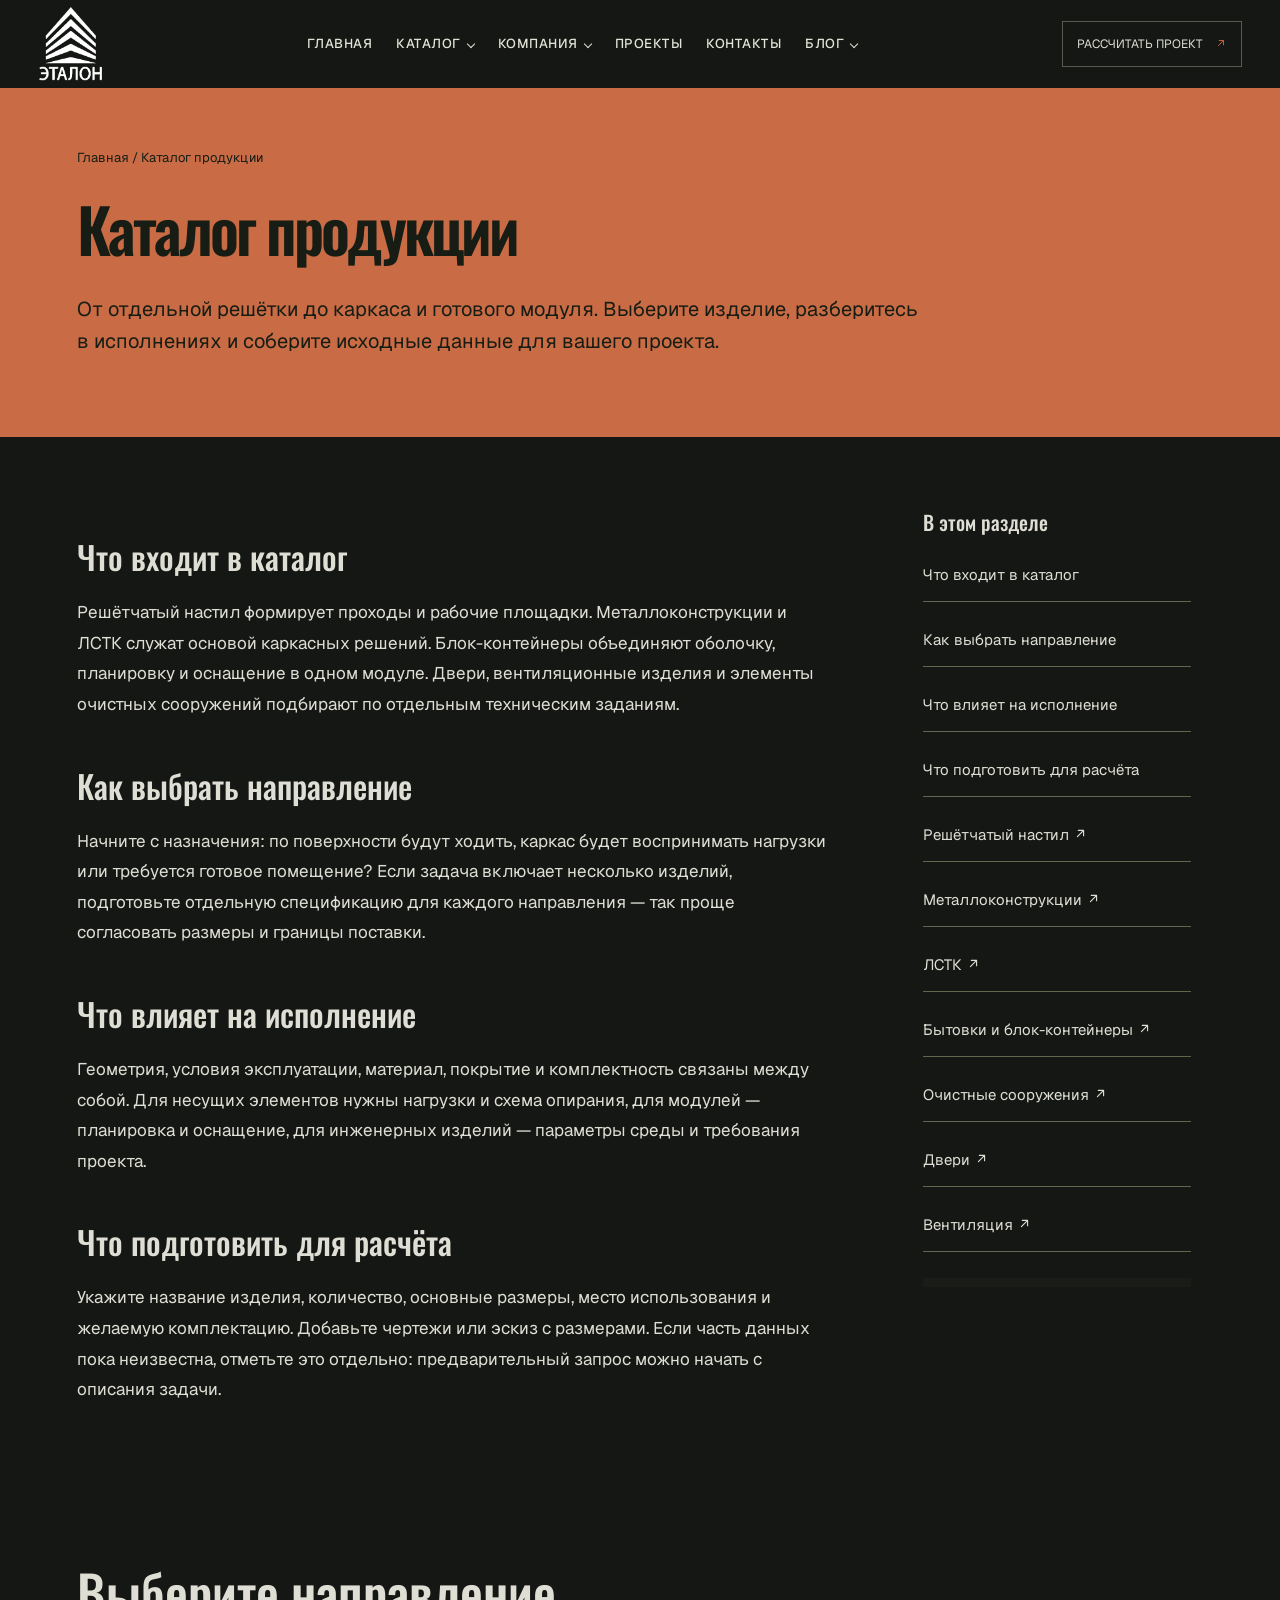
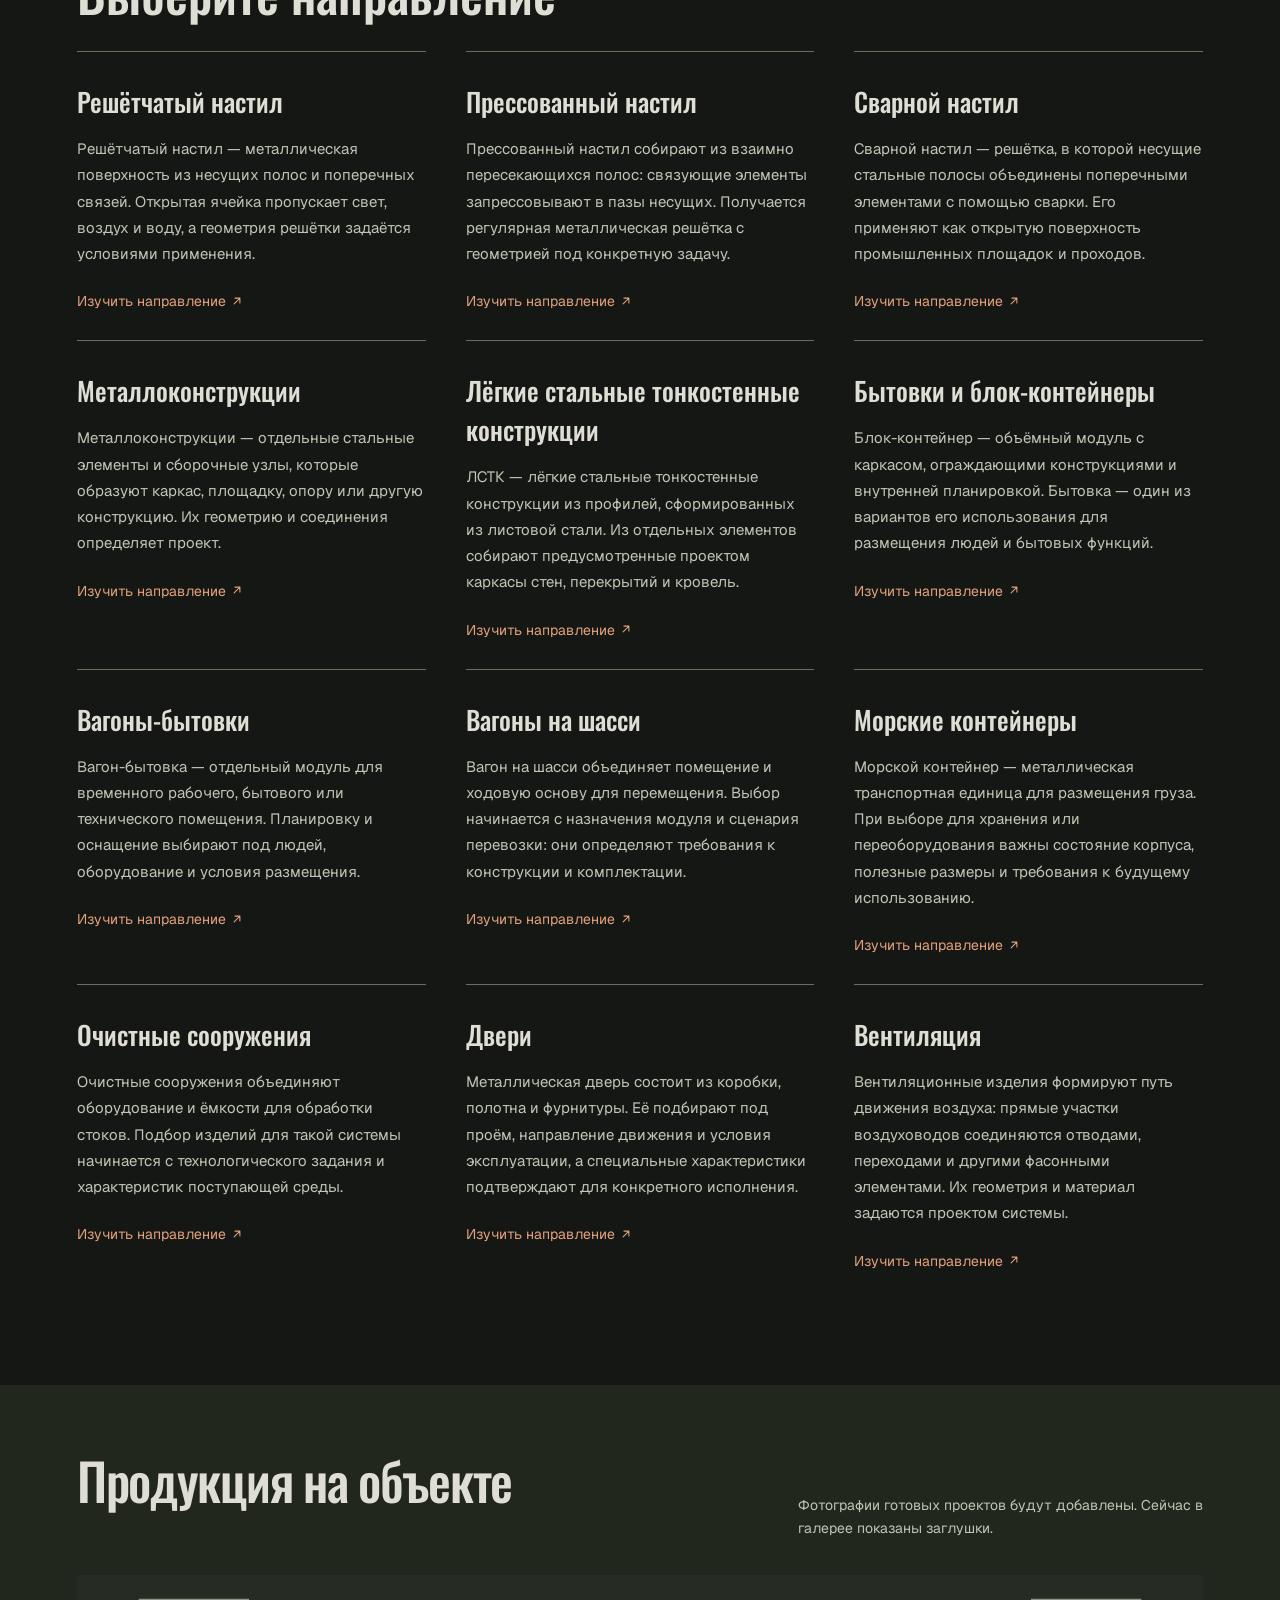
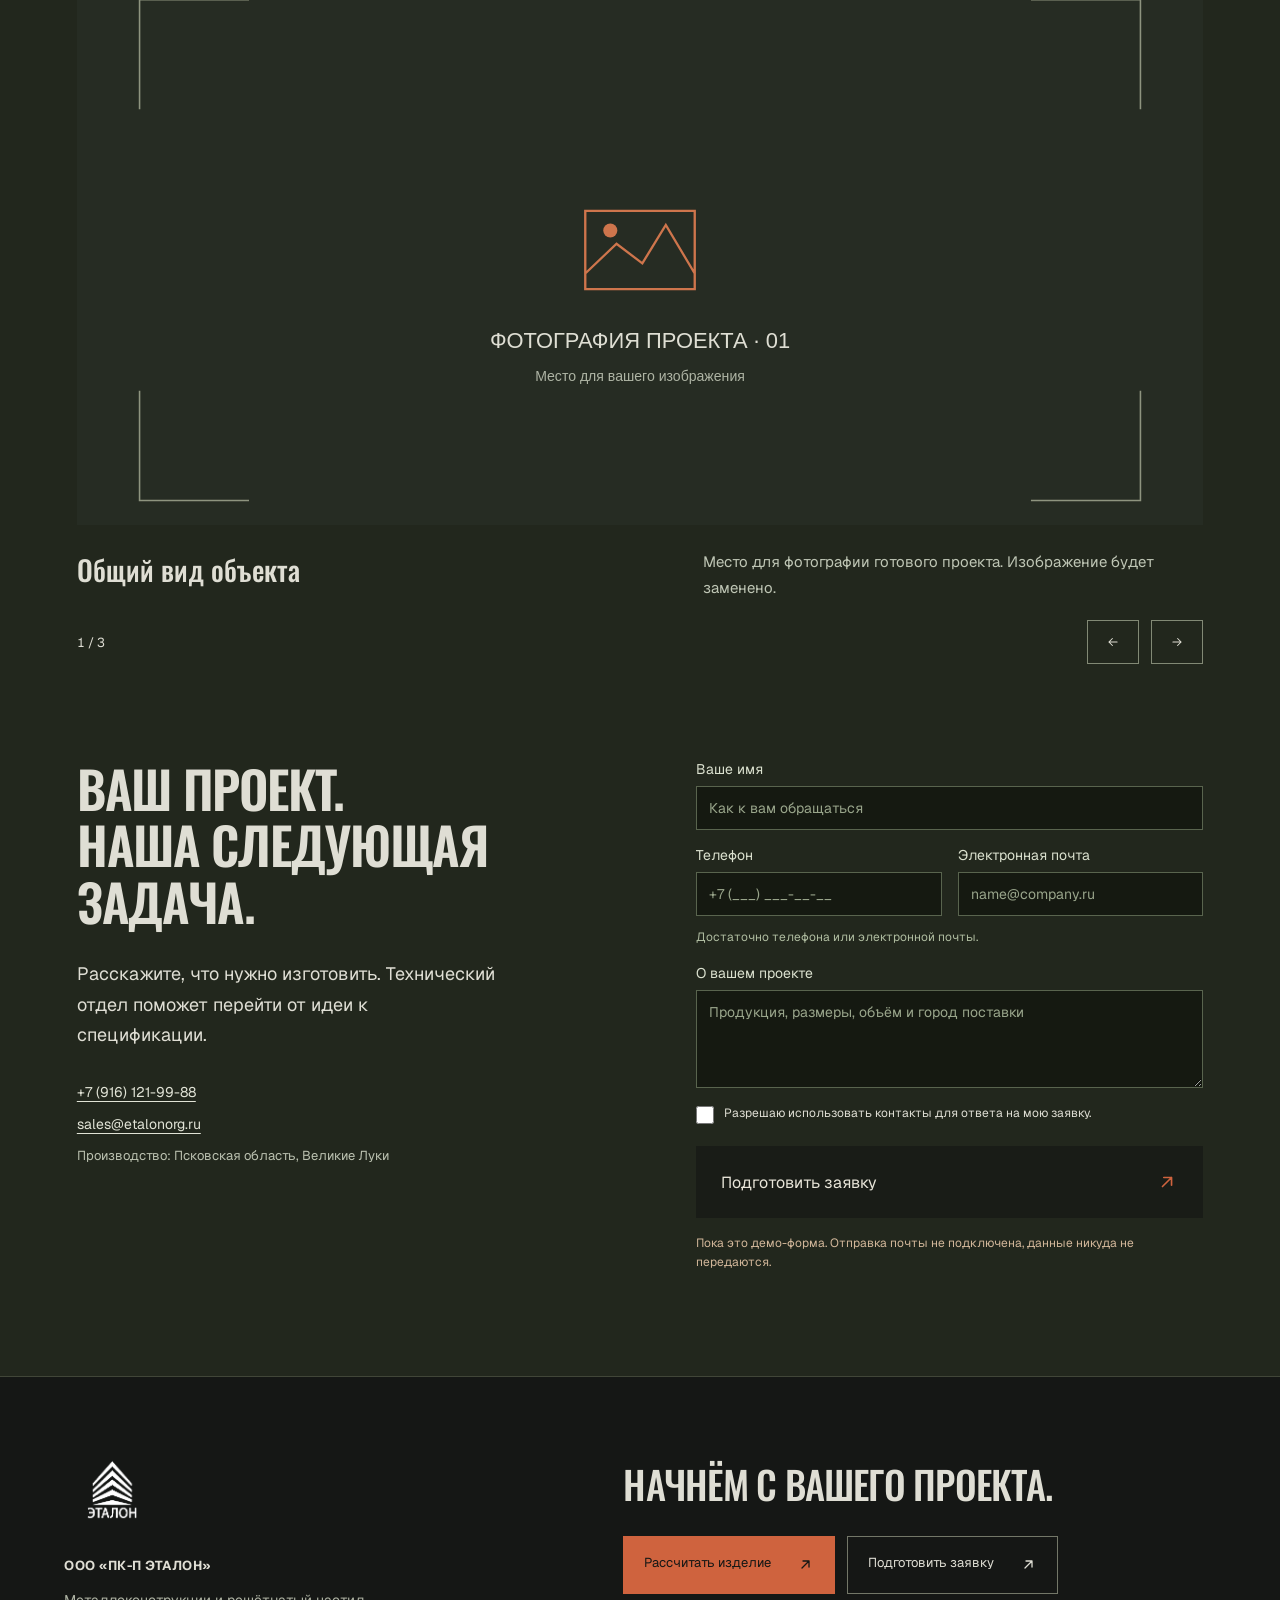
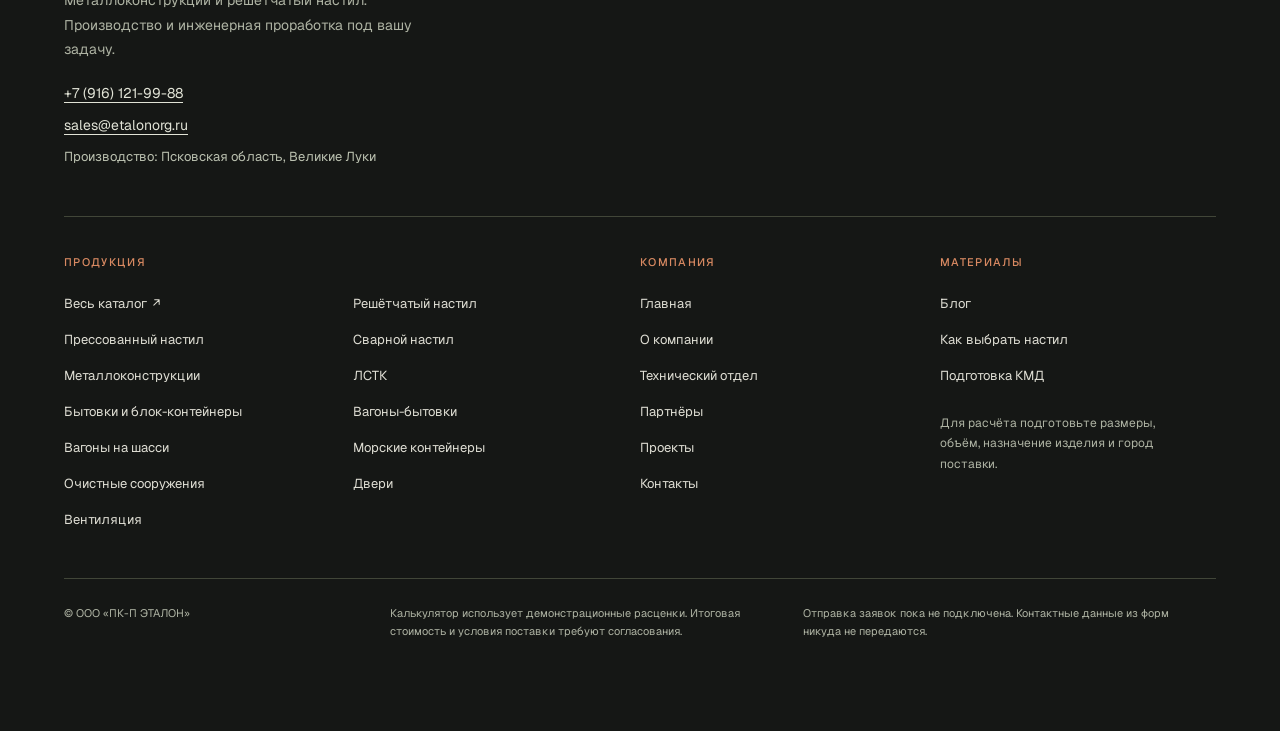
==== page.html @ 20a53b89 "fix: compact mobile partners and remove drawing underlines" ====
<!doctype html><html lang="ru"><head><meta charset="utf-8"><meta name="viewport" content="width=device-width, initial-scale=1, viewport-fit=cover"><title>ЭТАЛОН</title><link rel="icon" href="assets/etalon-logo-blue.png" type="image/png"><link rel="apple-touch-icon" href="assets/etalon-logo-blue.png"><link href="https://fonts.googleapis.com/css2?family=Geist:wght@400;500;600;700&family=Oswald:wght@500;600;700&display=swap" rel="stylesheet"><link rel="stylesheet" href="css/styles.css"><link rel="stylesheet" href="css/screens.css"><link rel="stylesheet" href="css/site.css"><script defer src="js/pages-data.js"></script><script defer src="js/catalog/catalog-content.js"></script><script defer src="js/catalog/container-content.js"></script><script defer src="js/catalog/blog-content.js"></script><script defer src="js/page-media.js"></script><script defer src="js/page.js"></script><script defer src="js/site.js?v=top-popup-50"></script><link rel="stylesheet" href="css/footer.css?v=top-popup-1"><link rel="stylesheet" href="css/inner-pages.css?v=clean-drawing-1"></head><body class="inner-page"><a class="skip" href="#page-content">К содержанию</a><header class="header">
<a class="brand" href="./" aria-label="Эталон — на главную"><span class="brand-logo"><img src="assets/etalon-logo-white.png" alt="ЭТАЛОН"></span></a>
<nav id="site-nav" aria-label="Главная навигация"><a href="./">ГЛАВНАЯ</a>
<details class="nav-dropdown"><summary>КАТАЛОГ</summary><div class="catalog-menu"><a href="page.html?slug=catalog">Вся продукция</a><details class="nav-submenu"><summary>Решётчатый настил</summary><div><a href="page.html?slug=grating">О решётчатом настиле</a><a href="page.html?slug=pressed">Прессованный настил</a><a href="page.html?slug=welded">Сварной настил</a></div></details><details class="nav-submenu"><summary>Металлоконструкции</summary><div><a href="page.html?slug=structures">Все металлоконструкции</a><a href="page.html?slug=lstk">ЛСТК</a></div></details><details class="nav-submenu"><summary>Блок-контейнеры</summary><div><a href="page.html?slug=cabins">О блок-контейнерах</a><a href="page.html?slug=site-cabins">Вагоны-бытовки</a><a href="page.html?slug=chassis-cabins">Вагоны на шасси</a><a href="page.html?slug=sea-containers">Морские контейнеры</a></div></details><a href="page.html?slug=treatment">Очистные сооружения</a><a href="page.html?slug=doors">Двери</a><a href="page.html?slug=ventilation">Вентиляция</a></div></details>
<details class="nav-dropdown"><summary>КОМПАНИЯ</summary><div><a href="page.html?slug=company">О компании</a><a href="page.html?slug=engineering">Технический отдел</a><a href="page.html?slug=partners">Партнёры</a></div></details>
<a href="page.html?slug=projects">ПРОЕКТЫ</a><a href="page.html?slug=contacts">КОНТАКТЫ</a>
<details class="nav-dropdown"><summary>БЛОГ</summary><div><a href="page.html?slug=blog">Все материалы</a><a href="page.html?slug=article-grating">Выбор настила</a><a href="page.html?slug=article-kmd">Подготовка КМД</a></div></details></nav>
<a class="header-calc" href="./#calculator">РАССЧИТАТЬ ПРОЕКТ <span>↗</span></a><button class="menu-toggle" aria-label="Открыть меню" aria-expanded="false" aria-controls="site-nav"><span></span><span></span></button></header><main><section class="page-intro"><a href="./">Главная</a><span> / </span><span id="breadcrumb"></span><h1 id="page-title"></h1><p id="page-lead"></p></section><section class="page-content" id="page-content"><div id="page-body"></div><aside id="page-aside"></aside></section><section class="partners-section" id="page-partners" hidden><h2>Наши партнёры</h2><div class="partners-grid" data-partners></div></section><section class="contact-section" id="request"><div class="contact-intro"><h2>ВАШ ПРОЕКТ.<br>НАША СЛЕДУЮЩАЯ<br>ЗАДАЧА.</h2><p>Расскажите, что нужно изготовить. Технический отдел поможет перейти от идеи к спецификации.</p><div class="published-contacts"><a href="tel:+79161219988">+7 (916) 121-99-88</a><a href="mailto:sales@etalonorg.ru">sales@etalonorg.ru</a><span>Производство: Псковская область, Великие Луки</span></div><div class="contact-selection">Текущий расчёт: <strong id="contact-product">Индивидуальный запрос</strong><button id="footer-order" type="button">Посмотреть параметры ↗</button></div></div>
<form data-contact-form><label class="lead-field">Ваше имя<input name="name" required minlength="2" maxlength="80" autocomplete="name" placeholder="Как к вам обращаться"></label><div class="lead-contact"><label class="lead-field">Телефон<input name="phone" type="tel" maxlength="30" autocomplete="tel" placeholder="+7 (___) ___-__-__"></label><label class="lead-field">Электронная почта<input name="email" type="email" maxlength="120" autocomplete="email" placeholder="name@company.ru"></label></div><p class="contact-help">Достаточно телефона или электронной почты.</p><label class="lead-field">О вашем проекте<textarea name="comment" maxlength="2000" rows="4" placeholder="Продукция, размеры, объём и город поставки"></textarea></label><label class="consent"><input type="checkbox" name="consent" required><span>Разрешаю использовать контакты для ответа на мою заявку.</span></label><button class="primary" type="submit">Подготовить заявку <span>↗</span></button><p class="demo-form-note">Пока это демо-форма. Отправка почты не подключена, данные никуда не передаются.</p><p class="contact-status" role="status"></p></form></section></main><footer class="site-footer">
  <div class="footer-top">
    <div class="footer-identity"><a href="./" class="footer-logo" aria-label="Эталон — на главную"><img src="assets/etalon-logo-white.png" alt="ЭТАЛОН" width="96" height="96" loading="lazy"></a><strong>ООО «ПК-П ЭТАЛОН»</strong><p>Металлоконструкции и решётчатый настил.<br>Производство и инженерная проработка под вашу задачу.</p><div class="published-contacts"><a href="tel:+79161219988">+7 (916) 121-99-88</a><a href="mailto:sales@etalonorg.ru">sales@etalonorg.ru</a><span>Производство: Псковская область, Великие Луки</span></div></div>
    <div class="footer-project"><h2>НАЧНЁМ С ВАШЕГО ПРОЕКТА.</h2><div class="footer-actions"><a href="./#calculator">Рассчитать изделие <span aria-hidden="true">↗</span></a><a href="#request">Подготовить заявку <span aria-hidden="true">↗</span></a></div></div>
  </div>
  <div class="footer-directory">
    <nav class="footer-nav footer-catalog" aria-label="Продукция в подвале"><h3>Продукция</h3><ul><li><a href="page.html?slug=catalog">Весь каталог ↗</a></li><li><a href="page.html?slug=grating">Решётчатый настил</a></li><li><a href="page.html?slug=pressed">Прессованный настил</a></li><li><a href="page.html?slug=welded">Сварной настил</a></li><li><a href="page.html?slug=structures">Металлоконструкции</a></li><li><a href="page.html?slug=lstk">ЛСТК</a></li><li><a href="page.html?slug=cabins">Бытовки и блок-контейнеры</a></li><li><a href="page.html?slug=site-cabins">Вагоны-бытовки</a></li><li><a href="page.html?slug=chassis-cabins">Вагоны на шасси</a></li><li><a href="page.html?slug=sea-containers">Морские контейнеры</a></li><li><a href="page.html?slug=treatment">Очистные сооружения</a></li><li><a href="page.html?slug=doors">Двери</a></li><li><a href="page.html?slug=ventilation">Вентиляция</a></li></ul></nav>
    <nav class="footer-nav" aria-label="Компания в подвале"><h3>Компания</h3><ul><li><a href="./">Главная</a></li><li><a href="page.html?slug=company">О компании</a></li><li><a href="page.html?slug=engineering">Технический отдел</a></li><li><a href="page.html?slug=partners">Партнёры</a></li><li><a href="page.html?slug=projects">Проекты</a></li><li><a href="page.html?slug=contacts">Контакты</a></li></ul></nav>
    <nav class="footer-nav" aria-label="Материалы в подвале"><h3>Материалы</h3><ul><li><a href="page.html?slug=blog">Блог</a></li><li><a href="page.html?slug=article-grating">Как выбрать настил</a></li><li><a href="page.html?slug=article-kmd">Подготовка КМД</a></li></ul><p class="footer-request-help">Для расчёта подготовьте размеры, объём, назначение изделия и город поставки.</p></nav>
  </div>
  <div class="footer-bottom"><p>© ООО «ПК-П ЭТАЛОН»</p><p>Калькулятор использует демонстрационные расценки. Итоговая стоимость и условия поставки требуют согласования.</p><p>Отправка заявок пока не подключена. Контактные данные из форм никуда не передаются.</p><a class="back-to-top" href="#" aria-label="Вернуться в начало страницы">Наверх <span aria-hidden="true">↑</span></a></div>
</footer>
<link rel="stylesheet" href="css/interaction-fixes.css"><script src="js/icons.js"></script>
<noscript>Для просмотра содержимого раздела включите JavaScript.</noscript></body></html>
---- css/styles.css ----
:root{--rust:#cf633e;--ink:#151715;--paper:#dfded4;--muted:#8d9089;--line:#3c3e38;--font:'Geist',Arial,sans-serif;--display:'Oswald','Arial Narrow',sans-serif}*{box-sizing:border-box}html{scroll-behavior:smooth;scroll-padding-top:24px}body{margin:0;background:var(--ink);color:var(--paper);font-family:var(--font);font-size:14px}button,input{font:inherit}a{color:inherit;text-decoration:none}button{cursor:pointer}button,a,input{-webkit-tap-highlight-color:transparent}button:focus-visible,a:focus-visible,input:focus-visible{outline:2px solid #f5b28b;outline-offset:5px}button{color:inherit}main{overflow:hidden;width:100%}.header{height:118px;display:grid;grid-template-columns:40% 39% 21%;align-items:center;background:linear-gradient(90deg,var(--rust) 40%,var(--ink) 40%);position:relative;z-index:2}.brand{display:flex;align-items:center;gap:16px;padding-left:clamp(55px,6vw,100px);color:#191a14;font-size:35px;font-weight:700;letter-spacing:1px;line-height:1}.brand small{display:block;font-size:9px;letter-spacing:1.7px;margin-top:9px}.brand-mark{border:5px solid currentColor;width:47px;height:48px;line-height:37px;text-align:center;font-size:42px;font-family:Arial;font-weight:900}.header nav{display:flex;justify-content:center;gap:32px;font-size:11px}.header nav a:hover{color:var(--rust)}.header nav span{color:var(--rust);margin-left:12px}.header-calc{border:1px solid #595b51;margin-right:32px;padding:17px 15px;font-size:11px;display:flex;justify-content:space-between;gap:10px}.header-calc span{color:var(--rust)}.hero{display:grid;grid-template-columns:40% 60%}.hero-copy{background:var(--rust);color:#1c1e16;position:relative;padding:55px 36px 35px clamp(55px,6vw,100px);display:flex;flex-direction:column;isolation:isolate}.hero-copy:after,.request:after{content:'';position:absolute;inset:0;pointer-events:none;opacity:.14;background-image:url('assets/grain.svg');z-index:-1}.brick-edge{position:absolute;left:0;top:-118px;bottom:0;width:43px;overflow:hidden;border-right:2px solid #86452f;background:#bd5536}.brick-edge i{display:block;height:21%;background:linear-gradient(110deg,#d3774d,#b95435 75%);border-bottom:5px solid #532e22;box-shadow:inset -5px 1px 10px #813e2f,inset 0 3px 1px #df9260;transform:rotate(-1deg);margin-left:-10px}.brick-edge i:nth-child(even){margin-right:8px;transform:rotate(2deg)}.eyebrow{font-size:10px;letter-spacing:1.4px;font-weight:500;margin:0 0 29px}h1{font-family:var(--display);font-weight:600;font-size:clamp(55px,5.75vw,90px);line-height:1.12;letter-spacing:-3px;margin:0;width:100%;max-width:650px}h1 span{color:#e0b48e}.hero-description{font-size:14px;line-height:1.7;max-width:345px;margin:30px 0}.primary{border:0;background:#191c17;color:#e8e5d9;padding:22px 25px;display:flex;justify-content:space-between;align-items:center;gap:24px;text-align:left;font-size:12px;transition:background .2s}.primary:hover{background:#30342b}.primary span{color:var(--rust);font-size:22px}.hero-copy>.primary{max-width:340px}.hero-bottom{margin-top:auto;padding-top:46px;display:flex;justify-content:space-between;gap:18px;font-size:9px;line-height:1.8}.hero-bottom>a{border-bottom:1px solid #66351e;align-self:flex-end;padding-bottom:5px}.hero-bottom>a span{margin-left:15px}.hero-engineering{position:relative;padding:8px 32px 0;background:radial-gradient(ellipse at 35% 45%,#292a23 0%,#151715 66%)}.drawing-top{display:flex;justify-content:space-between;align-items:center;font-size:9px;letter-spacing:1px;color:#a4a79b;gap:15px}.drawing-top i{display:inline-block;width:5px;height:5px;background:var(--rust);margin-right:8px}.drawing-top button{border:0;background:transparent;font-size:10px;color:#d7d6cc;padding:10px 0;letter-spacing:0}.drawing-top button span{color:var(--rust);margin-left:8px}.model{position:relative;display:grid;grid-template-columns:73% 27%;max-width:850px;margin:0 auto;align-items:stretch}.stack{position:relative;aspect-ratio:2/3;width:100%;mix-blend-mode:screen}.layer{position:absolute;left:0;top:var(--top);width:100%;height:var(--height);overflow:hidden;padding:0;border:0;background:transparent;transition:filter .35s,transform .6s cubic-bezier(.2,.8,.2,1);transform-origin:50% 50%;isolation:isolate}.layer img{position:absolute;width:100%;height:auto;left:0;top:0;transform:translateY(var(--offset));pointer-events:none;user-select:none}.layer:hover{filter:brightness(1.3);transform:translateY(-5px)}.layer.selected{filter:sepia(.5) saturate(1.8) brightness(1.25);transform:translateX(-7px) translateY(-7px)}.layer:focus-visible{outline-offset:-6px}.stack.assembled .layer:nth-child(1){transform:translateY(33%)}.stack.assembled .layer:nth-child(2){transform:translateY(9%)}.stack.assembled .layer:nth-child(3){transform:translateY(-7%)}.stack.assembled .layer:nth-child(4){transform:translateY(-19%)}.model-labels{display:grid;grid-template-rows:22.5% 27.5% 22.8% 27.2%;z-index:1}.model-labels button{align-self:center;position:relative;text-align:left;background:none;border:0;border-top:1px solid #55574b;padding:12px 0 0 15px;width:100%;transition:color .25s}.model-labels button:before{content:'';position:absolute;width:43px;height:1px;right:100%;top:-1px;background:#55574b}.part-num{font-family:var(--display);color:var(--rust);font-size:14px;display:block;margin-bottom:9px}.model-labels strong{font-family:var(--display);font-weight:400;font-size:clamp(14px,1.4vw,21px);line-height:1.35;letter-spacing:.2px}.model-labels small{display:block;font-size:9px;line-height:1.5;color:var(--muted);max-width:135px;margin-top:8px}.part-add{position:absolute;right:0;top:10px;font-size:19px;color:var(--muted)}.model-labels button:hover,.model-labels button.selected{color:var(--rust)}.model-labels button.selected{border-color:var(--rust)}.model-labels button.selected .part-add{color:var(--rust)}.axis{position:absolute;left:38%;top:8%;bottom:7%;border-left:1px dashed #4c4d43;opacity:.4}.model-caption{border-top:1px solid var(--line);display:flex;align-items:center;gap:9px;font-size:9px;color:#989d90;padding:15px 0}.crosshair{font-size:17px;color:var(--rust)}.caption-end{margin-left:auto;font-size:8px;letter-spacing:1px}.calculator{grid-column:1/-1;display:grid;grid-template-columns:28% 29% 26% 17%;min-height:133px;border-block:1px solid #535449;background:#1e211b;scroll-margin-top:20px}.calc-heading{display:flex;align-items:center;gap:19px;padding:26px 28px 26px 40px}.calc-icon{font-size:36px;font-weight:300;color:var(--rust)}.calc-heading h2{font-size:13px;letter-spacing:.7px;font-weight:500;margin:0 0 10px}.calc-heading p{color:#969b8d;font-size:11px;margin:0;line-height:1.5}.calc-editor{border-inline:1px solid var(--line);padding:22px 26px;display:flex;flex-direction:column;justify-content:center}.calc-editor>p{font-size:11px;line-height:1.8;color:#94998d;margin:0}.quantity-label{font-size:11px;color:#b3b7aa;display:flex;align-items:center;gap:10px;justify-content:space-between}.quantity-label>span{max-width:140px}.quantity-control{display:flex;align-items:center;border:1px solid #53584c}.quantity-control button{background:transparent;border:0;padding:9px;color:#d5d9cb}.quantity-control input{width:55px;background:transparent;color:var(--paper);border:0;text-align:center;appearance:textfield;-moz-appearance:textfield}.quantity-control input::-webkit-inner-spin-button{appearance:none}.rate-note{font-size:9px;color:#9da294;margin:10px 0 0}.calc-total{padding:20px 30px;display:flex;flex-direction:column;justify-content:center}.calc-total small{color:#b5b8ab;font-size:10px}.calc-total small span{color:var(--rust)}.calc-total strong{font-size:32px;font-weight:500;letter-spacing:-1px;margin:5px 0}.calc-total>span{font-size:8px;color:#909789}.calc-next{padding:24px;background:var(--rust);color:var(--ink);border:0;text-align:left;font-size:12px}.calc-next>span{float:right;font-size:20px}.calc-next small{display:block;margin-top:28px;font-size:10px}.products{padding:36px 32px 0}.section-line{display:flex;justify-content:space-between;align-items:center;margin-bottom:24px}.section-line h2{font-weight:400;font-size:11px;letter-spacing:1px;margin:0}.section-line>span{font-size:9px;color:#868d7e;letter-spacing:.7px}.section-line>span span{color:var(--rust);margin-left:22px}.product-grid{display:grid;grid-template-columns:repeat(8,minmax(0,1fr));grid-auto-flow:dense;border-block:1px solid var(--line)}.product-card{border:0;border-right:1px solid var(--line);background:transparent;text-align:left;padding:18px 14px 12px;min-width:0;position:relative;overflow:hidden}.product-card:last-child{border-right:0}.product-card .product-index{font-size:9px;color:var(--rust)}.product-card h3{font-size:10px;line-height:1.6;font-weight:400;min-height:32px;margin:15px 0 10px;text-transform:uppercase}.product-card img{width:100%;height:84px;object-fit:contain;transition:transform .6s,filter .6s;opacity:.7}.product-card:hover img{transform:scale(1.09);filter:sepia(1);opacity:1}.product-card:hover{background:#20231d}.product-card .product-arrow{position:absolute;right:13px;bottom:15px;color:var(--rust);font-size:18px}.approach{padding:160px 7%;display:grid;grid-template-columns:45% 55%;gap:0}.approach-title h2{font-family:var(--display);font-size:clamp(44px,4.5vw,70px);line-height:1.15;font-weight:500;margin:0;letter-spacing:-1.6px}.approach-title h2 span{color:var(--rust)}.approach-title>a{display:inline-block;border-bottom:1px solid #777d6f;margin-top:35px;padding-bottom:10px;font-size:12px}.approach-title>a span{color:var(--rust);margin-left:45px}.reveal-text{font-size:clamp(20px,2.2vw,33px);line-height:1.5;margin:0 0 50px;letter-spacing:-.6px}.steps article{display:flex;gap:30px;border-top:1px solid var(--line);padding:25px 0}.steps article>span{color:var(--rust);font-size:11px;padding-top:4px}.steps h3{font-size:17px;font-weight:400;margin:0 0 9px}.steps p{font-size:12px;color:#9aa18f;line-height:1.7;margin:0;max-width:390px}.request{background:var(--rust);color:var(--ink);padding:75px 7%;position:relative;isolation:isolate}.request>div{display:flex;align-items:flex-end;justify-content:space-between;gap:40px}.request h2{font-family:var(--display);font-size:clamp(42px,5.5vw,85px);font-weight:500;line-height:1.13;letter-spacing:-2px;margin:0}.request h2 span{margin-left:35px}.request p:not(.eyebrow){font-size:13px;line-height:1.8}.request>button{border:0;border-bottom:1px solid #633d2a;padding:18px 0;margin-top:35px;min-width:270px;background:none;color:var(--ink);text-align:left}.request>button span{float:right;font-size:20px}footer{display:flex;align-items:center;justify-content:space-between;gap:30px;padding:35px 4%;font-size:10px;color:#969e8c}.footer-brand{font-size:25px;font-weight:700;color:var(--paper);letter-spacing:1px}footer small{font-size:9px}dialog{background:#22251f;color:var(--paper);border:1px solid #60674f;padding:32px;max-width:600px;width:calc(100% - 32px);max-height:85vh}dialog::backdrop{background:#080a08d9;backdrop-filter:blur(5px)}.dialog-top{display:flex;align-items:flex-start;justify-content:space-between}.dialog-top .eyebrow{color:var(--rust)}.close-dialog{background:none;border:0;color:var(--paper);font-size:26px}.dialog-top .close-dialog{margin-top:-10px}dialog h2{font-size:28px;font-weight:500;line-height:1.25}.order-item{border-bottom:1px solid #4b5243;padding:17px 0;display:flex;align-items:center;gap:16px}.order-item>div{flex:1}.order-item strong{display:block;font-weight:400}.order-item small{display:block;color:#acb69d;margin-top:7px}.remove-item{border:0;background:transparent;font-size:21px;color:var(--rust)}.order-total{display:flex;justify-content:space-between;align-items:center;font-size:16px}.order-total strong{font-size:30px;font-weight:500}.disclaimer{font-size:11px;color:#a9b19d;line-height:1.7}dialog .primary{width:100%;margin-top:24px;background:var(--rust);color:#151715}dialog .primary span{color:#151715}.primary:disabled{opacity:.4;cursor:default}.text-button.close-dialog{display:block;width:100%;font-size:12px;margin-top:20px}#detail-image{width:100%;height:180px}#detail-description{font-size:14px;line-height:1.7;color:#b7bead}.skip{position:fixed;top:-100px;z-index:20;background:var(--rust);padding:15px}.skip:focus{top:0}.noscript{position:fixed;bottom:0;background:var(--rust);color:black;padding:15px;width:100%;margin:0}
@media(min-width:1650px){.hero-copy{padding-top:90px}.hero-description{font-size:17px;margin-block:40px}.hero-engineering{padding-inline:50px}.model{max-width:930px}}
@media(max-width:1100px){.header{height:100px;grid-template-columns:42% 58%;background:linear-gradient(90deg,var(--rust) 42%,var(--ink) 42%)}.header-calc{display:none}.hero{grid-template-columns:42% 58%}.hero-copy{padding:30px 25px 25px 55px}.brand{padding-left:55px;font-size:29px}.brick-edge{width:28px;top:-100px}.hero-engineering{padding-inline:20px}h1{font-size:6.3vw;letter-spacing:-2px}.hero-description{font-size:12px}.hero-bottom{font-size:8px;padding-top:30px;flex-wrap:wrap}.caption-end{display:none}.drawing-top{font-size:7px}.drawing-top button{font-size:8px}.model-labels small{font-size:8px}.model-labels button{padding-left:8px}.calculator{grid-template-columns:26% 29% 27% 18%}.calc-heading{padding:20px;gap:10px}.calc-heading h2{font-size:11px}.calc-icon{display:none}.calc-editor{padding:20px 15px}.calc-total{padding:20px}.calc-total strong{font-size:28px}.calc-next{padding:18px;font-size:11px}.product-grid{grid-template-columns:repeat(4,minmax(0,1fr))}.product-card:nth-child(4){border-right:0}.product-card:nth-child(-n+4){border-bottom:1px solid var(--line)}.product-card img{height:100px}.product-card h3{font-size:11px}.approach{padding-block:110px}.request>div{display:block}.request p:not(.eyebrow){margin-top:30px}}
@media(max-width:700px){.header{height:94px;grid-template-columns:1fr auto;background:var(--rust);color:var(--ink);padding-right:20px}.brand{font-size:27px;padding-left:42px;gap:12px}.brand-mark{width:36px;height:40px;border-width:4px;font-size:35px;line-height:31px}.brand small{font-size:7px;letter-spacing:1.1px}.header nav{gap:0}.header nav a{display:none}.header nav a:first-child{display:block;font-size:10px;border-bottom:1px solid;padding-bottom:5px}.hero{grid-template-columns:1fr}.hero-copy{padding:30px 25px 30px 42px}.brick-edge{top:-94px;width:19px}.hero-copy h1{font-size:clamp(52px,12.8vw,88px);line-height:1.08;letter-spacing:-1.8px}.hero-copy .eyebrow{font-size:8px;margin-bottom:22px}.hero-description{font-size:13px;max-width:350px;margin:24px 0}.hero-copy>.primary{max-width:none;font-size:12px}.hero-bottom{padding-top:26px;flex-wrap:nowrap;font-size:8px}.hero-engineering{padding:20px 17px 0}.drawing-top{font-size:8px}.drawing-top button{font-size:9px}.model{grid-template-columns:72% 28%;margin-top:10px}.model-labels strong{font-size:15px}.model-labels small{font-size:8px}.model-labels button{padding-top:7px}.part-num{font-size:11px;margin-bottom:5px}.part-add{font-size:16px;top:5px}.model-labels button:before{width:18px}.model-caption{font-size:8px;gap:6px}.calculator{grid-template-columns:1fr 1fr}.calc-heading{grid-column:1/-1;padding:18px 22px;border-bottom:1px solid var(--line)}.calc-icon{display:block;font-size:27px}.calc-heading h2{font-size:12px;margin-bottom:5px}.calc-heading p{font-size:10px}.calc-editor{grid-column:1/-1;border:0;border-bottom:1px solid var(--line);min-height:85px;padding:17px 22px}.calc-editor>p br{display:none}.quantity-label{font-size:12px}.quantity-label>span{max-width:220px}.calc-total{padding:20px 22px}.calc-total strong{font-size:29px}.calc-total small{font-size:9px}.calc-total>span{font-size:8px;max-width:130px;line-height:1.5}.calc-next{font-size:12px;padding:24px}.products{padding:28px 17px 0}.section-line{margin-bottom:18px}.section-line h2{font-size:9px}.section-line>span{font-size:7px}.section-line>span span{margin-left:8px}.product-grid{grid-template-columns:repeat(2,minmax(0,1fr))}.product-card{padding:16px;border-bottom:1px solid var(--line)}.product-card:nth-child(even){border-right:0}.product-card:nth-child(n+7){border-bottom:0}.product-card img{height:92px}.approach{padding:80px 24px;grid-template-columns:1fr;gap:50px}.approach-title h2{font-size:53px}.reveal-text{font-size:24px}.steps article{gap:20px}.request{padding:50px 24px}.request h2{font-size:10.5vw;letter-spacing:-1px}.request h2 span{margin-left:12px}.request .eyebrow{font-size:8px}footer{padding:30px 24px;flex-wrap:wrap;gap:20px}footer>span{font-size:9px;width:100%}dialog{padding:24px}dialog h2{font-size:25px}.order-item{gap:10px;font-size:12px}.order-item>span{white-space:nowrap}}
.model{max-width:660px}.hero>*,.calculator>*,.model>*{min-width:0}.stack{mix-blend-mode:lighten}.edit-item{border:0;border-bottom:1px solid #6d775e;background:none;padding:0 0 2px;color:#b7c6a4;font-size:10px;margin-top:8px}.quantity-control input[aria-invalid=true]{outline:1px solid #ff9a70}
@media(max-width:700px){.hero{grid-template-columns:minmax(0,1fr)}.calculator{grid-template-columns:repeat(2,minmax(0,1fr))}.hero-copy h1{font-size:clamp(40px,12vw,80px)}.model{grid-template-columns:68% 32%}.calc-next{padding:20px 17px}.model-labels strong{font-size:clamp(11px,3.65vw,18px)}}
@media(prefers-reduced-motion:reduce){html{scroll-behavior:auto}*,*:before,*:after{animation:none!important;transition:none!important}}
---- css/screens.css ----
:root{--header-height:88px}
html{scroll-padding-top:var(--header-height);scrollbar-color:#a56c47 #151715}
::selection{background:#d88959;color:#151715}
input,textarea{caret-color:#e8986b}
.header{height:var(--header-height)}
.header nav{font-size:14px;gap:25px;letter-spacing:.5px}
.header-calc{font-size:13px}
.hero{height:calc(100svh - var(--header-height));min-height:0;grid-template-columns:44% 56%}
.hero-copy{padding:clamp(24px,5vh,60px) 5% clamp(22px,4vh,46px) 23%;min-height:0;justify-content:center}
.hero-copy .eyebrow{font-size:12px;line-height:1.5;letter-spacing:.3px;margin:0 0 24px}
.hero-copy h1{font-size:clamp(28px,3.1vw,63px);line-height:1.15;letter-spacing:-.03em}
.hero-description{font-size:clamp(16px,1.2vw,21px);line-height:1.55;max-width:36ch;margin:26px 0}
.hero-copy>.primary{font-size:17px;padding:20px 24px;min-height:62px;color:#f5dfcc}
.hero-bottom{font-size:13px;line-height:1.6;margin-top:clamp(24px,5vh,60px);padding:0;flex-wrap:wrap}
.hero-bottom a{padding-bottom:5px}
.hero-engineering{min-height:0;display:flex;flex-direction:column;padding:18px 4% 0;overflow:hidden}
.drawing-top{flex:none;min-height:32px;gap:15px;font-size:11px;letter-spacing:.5px}
.model-calculator-link{font-size:13px;color:#d9ddcc}
.model{flex:1;min-height:0;max-width:none;width:100%;grid-template-columns:minmax(0,1fr) 175px;align-items:stretch}
.stack{height:100%;width:auto;aspect-ratio:2/3;max-width:100%;justify-self:center;min-height:0}
.model-labels strong{font-size:clamp(16px,1.3vw,24px);line-height:1.35}
.model-labels small{font-size:12px;line-height:1.45;max-width:none;color:#afb49f}
.part-num{font-size:15px}
.model-caption{flex:none;min-height:42px;padding:10px 0;font-size:11px;line-height:1.4}
.caption-end{display:none}
.calculation-screen{min-height:calc(100svh - var(--header-height));display:flex;flex-direction:column;justify-content:center;padding:28px 0 32px;scroll-margin-top:var(--header-height);background:#1b1e18}
.calculator{border-top:0;min-height:350px;padding:20px 3% 28px;grid-template-columns:minmax(0,1fr) 320px;gap:0 30px;scroll-margin-top:calc(var(--header-height) + 12px)}
.calc-heading{padding-bottom:12px}.calc-heading h2{font-size:16px;letter-spacing:.6px}.calc-heading p{font-size:14px}
.calc-tabs{margin-bottom:18px}
.calc-tabs button{font-size:12px;padding:12px 8px;line-height:1.4}
.calc-editor{gap:10px 18px;grid-template-columns:repeat(4,minmax(0,1fr));min-height:168px}
.field{font-size:12px;line-height:1.4;gap:7px}
.field select,.field input{font-size:14px;height:44px;padding:9px}
.field input:disabled{opacity:.45}
.field-error{font-size:10px}
.calc-total{min-height:240px;padding-left:26px}
.calc-total small{font-size:13px}.calc-total strong{font-variant-numeric:tabular-nums}
.calc-total>span{font-size:11px;line-height:1.5}
#calc-breakdown{font-size:12px;margin-top:13px}
.calc-next{font-size:16px;padding:17px 19px;margin-left:26px;width:calc(100% - 26px)}
.calc-next small{font-size:12px;line-height:1.5}
.products{padding:22px 3% 0}
.section-line{margin-bottom:15px}
.section-line h2{font-size:14px;letter-spacing:.5px}.section-line>span{font-size:11px}
.product-grid{display:grid;grid-template-columns:repeat(7,minmax(0,1fr));border-block:1px solid #4c5541}
.product-card{padding:15px 12px 9px;border-right:1px solid #4c5541!important;border-bottom:0!important;transition:background .3s}
.product-card:last-child{border-right:0!important}
.product-card h3{font-size:13px;line-height:1.5;min-height:40px;margin:12px 0 4px}
.product-card img{height:105px;opacity:.9;filter:none}
.product-index{font-size:11px!important}
.product-card.current{background:#30372a;box-shadow:inset 0 2px #d8794a}
.product-card:hover img{filter:none}
.product-card.current h3{color:#f4d6b8}
.product-card .product-arrow{display:grid;place-items:center;width:44px;height:44px;padding:10px;border:1px solid currentColor;color:#df895a;background:#1b1f18;line-height:0}
.product-card .product-arrow svg{display:block;width:100%;height:100%;fill:none;stroke:currentColor;stroke-width:1.8;stroke-linecap:square;stroke-linejoin:miter}
.product-card:hover .product-arrow,.product-card:focus-visible .product-arrow{background:#df895a;color:#171a14}
.request-help{font-size:15px;line-height:1.6;color:#bcc6ad;margin:10px 0 20px}
#order-dialog{max-width:670px;width:calc(100% - 32px);padding:30px;max-height:90svh}
.dialog-label{color:#d99161;font-size:12px;letter-spacing:1px}
.request-spec{border-block:1px solid #556147;padding:14px 0;margin-bottom:20px}
.request-spec summary{cursor:pointer;font-size:14px;line-height:1.5}
.request-spec .order-total{margin-bottom:0}
.request-spec .order-total strong{font-size:24px}
.lead-field{display:flex;flex-direction:column;gap:8px;font-size:14px;margin-bottom:16px;color:#dbe1cf}
.lead-field input,.lead-field textarea{background:#151911;color:#e9eedf;border:1px solid #59644e;border-radius:0;padding:12px;font:inherit;width:100%;min-width:0}
.lead-field input::placeholder,.lead-field textarea::placeholder{color:#99a58b}
.lead-field textarea{resize:vertical;min-height:80px}
.lead-contact{display:grid;grid-template-columns:1fr 1fr;gap:16px}
.contact-help{font-size:12px;line-height:1.5;margin:-4px 0 18px;color:#afbca0}
.consent{display:flex;gap:10px;font-size:12px;line-height:1.6;align-items:flex-start}
.consent input{accent-color:#cf794a;width:18px;height:18px;flex:none;margin:2px 0 0}
.demo-form-note{font-size:12px;line-height:1.6;color:#d2b79a;margin:16px 0 0}
#lead-status{font-size:14px;line-height:1.6;color:#e6d4ab}
#lead-form .primary{font-size:16px;margin-top:17px}
.approach .eyebrow{font-size:12px}
.steps p{font-size:16px;max-width:43ch}.steps h3{font-size:22px}.steps article>span{font-size:14px}
.request p:not(.eyebrow){font-size:17px}.request>button{font-size:17px}
@media(min-width:1600px){.model{grid-template-columns:minmax(0,1fr) 230px}.model-labels strong{font-size:24px}.model-labels small{font-size:14px}.hero-bottom{font-size:15px}.hero-copy>.primary{font-size:19px}.calc-editor{gap:16px 24px}.products{padding-top:30px}.product-card img{height:145px}.product-card h3{font-size:15px}}
@media(max-height:760px) and (min-width:901px){.hero-copy{padding-top:20px;padding-bottom:20px}.hero-copy .eyebrow{margin-bottom:15px;font-size:11px}.hero-copy h1{font-size:clamp(27px,2.8vw,48px)}.hero-description{font-size:16px;margin:18px 0}.hero-bottom{margin-top:20px;font-size:12px}.hero-copy>.primary{min-height:50px;padding:14px 18px}.model-labels small{font-size:11px}.model-caption{font-size:10px}.calculation-screen{padding-top:12px;padding-bottom:14px}.calculator{padding-top:10px;padding-bottom:16px;min-height:335px}.product-card img{height:78px}.product-card h3{font-size:12px;margin-block:7px}.products{padding-top:14px}}
@media(max-width:1200px){.header nav{font-size:11px;gap:15px}.header-calc{font-size:11px}.model{grid-template-columns:minmax(0,1fr) 140px}.model-labels strong{font-size:16px}.model-labels small{font-size:11px}.model-caption{font-size:10px}.hero-bottom{font-size:12px}.calculator{grid-template-columns:minmax(0,1fr) 270px;gap:0 22px}.calc-editor{grid-template-columns:repeat(3,minmax(0,1fr))}.calc-tabs{flex-wrap:wrap}.calc-tabs button{flex-basis:33.33%;font-size:12px}.product-grid{display:flex;flex-wrap:wrap}.product-card{flex:1 1 23%;border-bottom:1px solid #4c5541!important}.product-card img{height:110px}.calculation-screen{height:auto}.product-card:nth-child(4){border-right:0!important}}
@media(max-width:900px){:root{--header-height:74px}.hero{height:auto;min-height:calc(100svh - var(--header-height));grid-template-columns:minmax(0,1fr)}.hero-copy{padding:45px 7% 38px 23%;justify-content:center;min-height:520px}.hero-copy h1{font-size:clamp(26px,5.3vw,52px)}.hero-description{font-size:18px}.hero-copy>.primary{font-size:16px}.hero-bottom{font-size:13px;margin-top:30px}.hero-engineering{height:650px;padding-inline:5%}.model{grid-template-columns:minmax(0,1fr) 190px}.model-labels strong{font-size:20px}.model-labels small{font-size:13px}.hero-copy .eyebrow{font-size:11px}.calculator{grid-template-columns:minmax(0,1fr) 250px}.calc-editor{grid-template-columns:repeat(2,minmax(0,1fr))}.header{height:74px}.header .brand-tagline{display:none}}
@media(max-width:700px){.header nav{top:74px}.header-calc{font-size:10px}.hero-copy{min-height:510px;padding:38px 5% 32px 23%}.hero-copy h1{font-size:clamp(23px,5.65vw,38px);letter-spacing:-.03em}.hero-description{font-size:16px;line-height:1.6;margin:22px 0}.hero-copy .eyebrow{font-size:10px}.hero-copy>.primary{font-size:15px;padding:17px 14px;min-height:54px}.hero-bottom{font-size:12px;margin-top:27px}.hero-engineering{height:565px;padding:15px 4% 0}.model{grid-template-columns:minmax(0,1fr) 117px}.model-labels strong{font-size:15px}.model-labels small{font-size:11px}.drawing-top{font-size:10px}.model-calculator-link{font-size:12px}.model-caption{font-size:10px;min-height:48px}.stack{align-self:center;height:auto;width:100%;aspect-ratio:2/3}.model-labels{padding-block:25px}.calculator{grid-template-columns:minmax(0,1fr);padding:24px 18px 20px;gap:0}.calc-heading h2{font-size:15px}.calc-tabs button{font-size:12px;flex-basis:33.33%;padding:10px 6px}.calc-editor{grid-template-columns:repeat(2,minmax(0,1fr));gap:13px 12px;min-height:320px}.field{font-size:12px}.field input,.field select{font-size:14px}.calc-total{grid-row:4;min-height:0;padding:18px 0 0;margin-top:18px}.calc-total strong{font-size:35px}.calc-next{grid-row:5;width:100%;margin:18px 0 0;font-size:16px}.products{padding:20px 18px 0}.section-line{align-items:flex-start;gap:15px}.section-line h2{font-size:12px}.section-line>span{font-size:10px;text-align:right}.product-card{flex-basis:45%;padding:16px 12px}.product-card:nth-child(even){border-right:0!important}.product-card img{height:115px}.product-card h3{font-size:14px;min-height:42px}.product-card:last-child{flex-basis:100%;display:grid;grid-template-columns:1fr 1fr;align-items:center}.product-card:last-child img{grid-column:2;grid-row:1/3;height:135px}.product-card:last-child h3{grid-column:1}.product-card .product-arrow{right:12px;bottom:12px}.lead-contact{grid-template-columns:1fr;gap:0}#order-dialog{padding:22px}.request-help{font-size:14px}}
@media(max-width:360px){.hero-copy h1{font-size:21px}.hero-copy{padding-left:21%}.model{grid-template-columns:minmax(0,1fr) 105px}.model-labels strong{font-size:14px}.model-labels small{font-size:10px}.header-calc{font-size:8px}.field{font-size:11px}.field input,.field select{font-size:12px}}
.product-card h3{overflow-wrap:anywhere;hyphens:auto}
@media(min-width:701px) and (max-width:900px){.header{display:flex;justify-content:space-between;padding:0 24px;gap:20px}.header .brand{padding:0}.header-calc{margin:0 0 0 auto}.header nav{display:none;position:absolute;top:74px;left:0;right:0;flex-direction:column;background:#171b14;padding:24px;font-size:15px;border-bottom:1px solid #78624b}.header.menu-open nav{display:flex}.menu-toggle{display:flex;flex-direction:column;gap:7px;background:none;border:0;padding:12px}.menu-toggle span{width:24px;height:1px;background:var(--rust)}}
@media(max-width:700px){.hero-engineering{height:auto}.model{flex:none;height:auto}.model-labels{padding:0}.drawing-top{margin-bottom:10px}.model-caption{margin-top:10px}}
@media(prefers-reduced-motion:reduce){html{scroll-behavior:auto}*{animation:none!important;transition:none!important}}
---- css/site.css ----
.header{display:flex;justify-content:space-between;gap:24px;padding:0 3%;z-index:100;background:#151714}
.header .brand{padding:0;gap:18px;flex:none}.brand-logo{display:block;position:relative;width:64px;height:74px;overflow:hidden}.brand-logo img{position:absolute;width:123px;max-width:none;left:-29px;top:-4px}.brand-tagline{font:10px/1.5 Geist,sans-serif;letter-spacing:.5px}.header nav{display:flex;align-items:center;font:500 12px Geist,sans-serif;gap:24px}.header-calc{margin:0;width:auto;min-width:180px;font-size:12px;padding:14px}.nav-dropdown{position:relative}.nav-dropdown summary{cursor:pointer;list-style:none;min-height:44px;display:flex;align-items:center;gap:7px}.nav-dropdown summary:after{content:'';border-right:1px solid;border-bottom:1px solid;width:5px;height:5px;transform:rotate(45deg)}.nav-dropdown>div{position:absolute;top:44px;left:-20px;min-width:245px;padding:12px;background:#23271f;border:1px solid #626754;box-shadow:0 12px 24px #0005;max-height:75svh;overflow:auto}.nav-dropdown>div a{display:block;padding:10px;font:14px/1.4 Geist,sans-serif}.nav-dropdown a:hover{background:#39402f;color:#f0d1b6}.header nav>a{padding-block:14px}
.wide-heading{display:flex;justify-content:space-between;align-items:end;gap:35px;margin-bottom:36px}.wide-heading h2,.company-section h2,.contact-section h2{font:600 clamp(32px,4vw,68px)/1.1 Oswald,sans-serif;letter-spacing:-.025em;margin:0}.wide-heading p{font-size:16px;line-height:1.6;margin:0;color:#bfc5b4}
.showcase{padding:100px 4% 60px;background:#11140f}.showcase-stage{height:clamp(460px,66vw,680px);position:relative;overflow:hidden;background:#292b24}.showcase-stage>img{width:100%;height:100%;object-fit:cover}.showcase-copy{position:absolute;inset:0 auto 0 0;width:47%;padding:48px;display:flex;flex-direction:column;justify-content:end;background:linear-gradient(90deg,#10130feb,#10130f88,transparent)}.showcase-copy h3{white-space:pre-line;font:500 clamp(26px,3vw,48px)/1.15 Oswald;margin:20px 0}.showcase-copy p{font-size:17px;line-height:1.6;max-width:35ch}.showcase-copy a{margin-top:20px;text-decoration:underline;text-underline-offset:7px}.visualization-note{position:absolute;bottom:18px;right:22px;font-size:11px;background:#111b;padding:8px;color:#e1e5d9}.showcase-controls{display:flex;justify-content:space-between;border-bottom:1px solid #58604e}.showcase-controls button{font:14px Geist;color:inherit;border:0;background:none;padding:22px;cursor:pointer;min-height:48px}.showcase-controls button[aria-pressed=true]{color:#eca77f;box-shadow:inset 0 -2px #df895a}.showcase-controls button:hover{background:#30372a}
.company-section{background:#e4dfd1;color:#23291f;padding:100px 6%}.company-columns{display:grid;grid-template-columns:1fr 1fr;gap:10%;margin-top:50px}.company-columns p{font-size:17px;line-height:1.8;max-width:65ch}.company-columns .company-lead{font-size:clamp(24px,2.3vw,36px);line-height:1.45;margin-top:0}.company-columns a{display:inline-block;margin-top:15px;border-bottom:1px solid;padding-bottom:7px}.engineering-flow{display:grid;grid-template-columns:repeat(3,1fr);gap:40px;margin-top:65px}.engineering-flow article{border-top:1px solid #939a88;padding-top:22px}.engineering-flow span{font-size:11px}.engineering-flow h3{font:500 26px Oswald;margin:18px 0}.engineering-flow p{font-size:15px;line-height:1.75;margin:0}
.partners-section{padding:85px 5%;background:#d5d3c9;color:#23291f}.partners-section .wide-heading p{color:#505749}.partners-grid{display:flex;flex-wrap:wrap;gap:1px;background:#b7bcaf;border:1px solid #b7bcaf}.partner-tile{flex:1 1 16%;min-width:160px;background:#fff;padding:20px;display:flex;align-items:center;justify-content:center}.partner-crop{position:relative;overflow:hidden;width:100%;max-width:220px}.partner-crop img{position:absolute;max-width:none;height:auto;filter:grayscale(1);transition:filter .3s}.partner-tile:hover img{filter:none}
.contact-section{background:#22271d;padding:90px 6%;display:grid;grid-template-columns:1fr 1fr;gap:10%}.contact-intro>p{font-size:18px;line-height:1.7;max-width:35ch;margin:30px 0}.contact-selection{border-top:1px solid #69715a;margin-top:45px;padding-top:20px;font-size:13px;line-height:1.8}.contact-selection strong{display:block;font-size:17px}.contact-selection button{background:none;border:0;color:#e4a378;padding:15px 0;text-decoration:underline;cursor:pointer}.contact-section .primary{width:100%;margin-top:22px;font-size:16px}.contact-status{line-height:1.7;font-size:14px;color:#e8c4a4}.site-footer{padding:35px 5%;gap:30px;display:flex;flex-wrap:wrap;align-items:center}.site-footer p,.site-footer small{font-size:12px;line-height:1.7}.site-footer>div:nth-of-type(2){display:flex;gap:24px;font-size:13px}.site-footer small{margin-left:auto}
.page-intro{padding:60px 6%;background:#c96c45;color:#171d14}.page-intro>a,.page-intro>span{font-size:13px}.page-intro h1{font:600 clamp(34px,4.8vw,72px)/1.15 Oswald;max-width:24ch;margin:28px 0}.page-intro p{font-size:20px;line-height:1.6;max-width:65ch}.page-content{display:grid;grid-template-columns:minmax(0,1fr) 300px;gap:10%;padding:70px 6%;min-height:420px}.page-content article{margin-bottom:40px}.page-content h2{font:500 28px Oswald;margin-bottom:15px}.page-content p{font-size:17px;line-height:1.8;max-width:70ch}.page-content aside{display:flex;flex-direction:column;gap:16px;align-items:stretch}.page-content aside>img{height:190px;width:100%;object-fit:contain}.page-content aside>a:not(.primary){font-size:15px;line-height:1.6;border-bottom:1px solid #60674f;padding-bottom:14px}.page-content .primary{font-size:15px}.inner-page .contact-selection{display:none}
[hidden]{display:none!important}
.header .header-calc{display:flex}
@media(min-width:1101px){.calculation-screen .calculator{flex:1;align-content:center}.calculation-screen .products{flex:none}.calculation-screen .calc-heading h2{font-size:19px}.calculation-screen .calc-heading p{font-size:15px}.calculation-screen .field{font-size:14px}.calculation-screen .product-card img{height:clamp(65px,15vh,150px)}}
@media(max-width:1100px){.header .brand-logo{height:76px;transform:scale(.78);transform-origin:left center;width:64px;margin-right:-12px}}
@media(min-width:1101px){.calculation-screen{height:calc(100svh - var(--header-height));min-height:0;padding:18px 0;display:flex;justify-content:space-between}.calculator{min-height:0;padding:8px 3% 16px;grid-template-columns:minmax(0,1fr) 300px}.calc-editor{grid-template-columns:repeat(4,minmax(0,1fr));min-height:155px;gap:8px 16px}.calc-tabs{flex-wrap:nowrap;margin-bottom:12px}.calc-tabs button{flex-basis:auto;font-size:12px;padding:10px 7px}.calc-total{min-height:0}.products{padding-top:12px}.product-grid{display:grid;grid-template-columns:repeat(7,minmax(0,1fr))}.product-card{border-bottom:0!important}.product-card:nth-child(4){border-right:1px solid #4c5541!important}.product-card img{height:clamp(65px,12vh,130px)}.product-card h3{font-size:12px;min-height:36px;margin:8px 0 2px}.product-card{padding:12px}.section-line{margin-bottom:10px}}
@media(max-width:1250px){.header{gap:14px;padding-inline:2%}.header nav{gap:15px;font-size:11px}.brand-tagline{display:none}.header-calc{min-width:160px}}
@media(max-width:1100px){.header nav{display:none;position:absolute;top:var(--header-height);left:0;right:0;align-items:stretch;flex-direction:column;background:#1e2419;padding:20px 5%;max-height:calc(100svh - var(--header-height));overflow:auto;gap:0;font-size:15px}.header.menu-open nav{display:flex}.menu-toggle{display:flex;flex-direction:column;gap:7px;padding:12px;background:none;border:0}.menu-toggle span{width:24px;height:1px;background:#df895a}.header-calc{margin-left:auto}.nav-dropdown>div{position:static;box-shadow:none;max-height:none}.header .brand-logo{height:68px}.company-columns{gap:6%}.showcase-copy{width:65%;padding:30px}.calculation-screen{height:auto}.partner-tile{flex-basis:24%}}
@media(max-width:700px){.header{padding-inline:18px;gap:12px}.brand-logo{transform:scale(.85);transform-origin:left center;width:57px}.header-calc{min-width:0;font-size:10px;padding:12px}.wide-heading{display:block;margin-bottom:25px}.wide-heading p{font-size:15px;margin-top:20px}.showcase{padding:55px 20px 40px}.showcase-stage{height:560px}.showcase-stage>img{object-position:60%}.showcase-copy{width:100%;padding:25px 22px 65px;background:linear-gradient(0deg,#11140ffa,#11140f80,transparent)}.showcase-copy h3{font-size:32px}.showcase-copy p{font-size:16px}.visualization-note{font-size:10px;left:18px;right:auto;bottom:15px}.showcase-controls button{padding:18px 13px}.company-section,.partners-section,.contact-section{padding:55px 24px}.company-columns,.contact-section{grid-template-columns:1fr;gap:30px}.company-columns{margin-top:30px}.company-columns p{font-size:16px}.engineering-flow{grid-template-columns:1fr;gap:30px;margin-top:40px}.partner-tile{flex-basis:40%;min-width:120px;padding:15px}.contact-section h2{font-size:38px}.contact-intro>p{font-size:16px}.contact-selection{margin-top:25px}.site-footer{padding:30px 24px;align-items:start}.site-footer small{margin-left:0}.page-intro{padding:40px 24px}.page-intro p{font-size:17px}.page-content{grid-template-columns:1fr;padding:40px 24px;gap:25px}.page-content p{font-size:16px}.page-content aside{border-top:1px solid #657254;padding-top:20px}}
@media(prefers-reduced-motion:reduce){.partner-crop img{transition:none}}
.header{position:sticky;top:0}
@media(max-width:1100px){.header .brand-logo{height:76px;transform:scale(.78);width:64px;flex-shrink:0}.header .brand-logo img{width:115px;left:-27px;top:-3px}}


/* Product gallery, partner carousel and company information tabs. */
@media(min-width:1101px){.header .menu-toggle{display:none}}
.partners-grid.is-carousel{flex-wrap:nowrap;overflow-x:auto;scroll-snap-type:x mandatory;scrollbar-width:none;gap:1px}
.partners-grid.is-carousel::-webkit-scrollbar{display:none}
.is-carousel .partner-tile{flex:0 0 calc((100% - 3px)/4);min-width:0;scroll-snap-align:start;min-height:180px}
.carousel-controls{display:flex;align-items:center;justify-content:flex-end;gap:12px;margin-top:20px}
.carousel-controls button{background:transparent;border:1px solid #828975;color:inherit;min-height:44px;padding:10px 18px;font:inherit;cursor:pointer}
.carousel-controls button:hover{background:#23291f;color:#e4dfd1}.carousel-controls button:disabled{opacity:.35;cursor:default}
.partner-position{margin-right:auto;font-size:13px;font-variant-numeric:tabular-nums}
.showcase-controls{flex-wrap:wrap}.showcase-controls #slide-pause{font-size:12px}
.engineering-flow.has-tabs{display:block;margin-top:48px}
.engineering-tabs{display:flex;border-bottom:1px solid #939a88;gap:24px}
.engineering-tabs button{flex:1;text-align:left;background:transparent;border:0;border-bottom:3px solid transparent;padding:20px 0;font:500 13px/1.5 Geist,sans-serif;color:#414a37;cursor:pointer}
.engineering-tabs button[aria-selected=true]{border-bottom-color:#994520;color:#883d1c}
.engineering-tabs button:hover{color:#883d1c}.engineering-tabs button:focus-visible{outline:2px solid #994520;outline-offset:3px}
.engineering-flow.has-tabs article{border:0;padding:26px 0 0;display:grid;grid-template-columns:1fr 1fr;column-gap:60px}
.engineering-flow.has-tabs article>h3{margin:0 0 12px}.engineering-flow.has-tabs article>p{grid-column:1}
.engineering-extra{grid-column:2;grid-row:1 / 3;background:#d9d5c7;padding:22px 26px}
.engineering-extra h4{font:500 18px/1.4 Geist,sans-serif;margin:0 0 10px}
@media(max-width:700px){.is-carousel .partner-tile{flex-basis:75%;min-height:160px}.showcase-controls button{padding:16px 10px}.showcase-controls #slide-pause{padding-inline:8px}.engineering-tabs{gap:12px}.engineering-tabs button{font-size:10px;padding:15px 0}.engineering-flow.has-tabs article{grid-template-columns:1fr;gap:12px}.engineering-extra{grid-column:1;grid-row:auto;padding:20px}.engineering-flow.has-tabs article>h3{margin:0}}
/* Keep the selected frame inside its own tier; colour the complete leader line. */
.layer[data-product="frame"]{clip-path:polygon(17% 27%,49% 22.7%,85% 27%,85% 43%,50% 50%,17% 41%);transform-origin:50% 36%}
.layer[data-product="frame"].selected{transform:translateX(-6px) scale(.97)}
.model-labels button.selected:before{background:var(--rust)}
@media(max-width:700px){.engineering-tabs{display:grid;grid-template-columns:1fr 1fr;gap:0 20px}.engineering-tabs button{font-size:11px}.engineering-flow.has-tabs article{padding-top:22px}}

/* Shared smooth anchor navigation; reduced-motion users keep immediate navigation. */
html{scroll-behavior:smooth;scroll-padding-top:calc(var(--header-height,90px) + 20px)}
/* Same movement for every tier; use each tier's own centre to avoid scaling into its neighbour. */
.layer:nth-child(1){transform-origin:50% 12%}
.layer[data-product="frame"]{transform-origin:50% 36%}
.layer:nth-child(3){transform-origin:50% 60%}
.layer[data-product="frame"].selected{transform:translateX(-9px) translateY(-5px) scale(1.035)}
@media(prefers-reduced-motion:reduce){html{scroll-behavior:auto}}
.header .header-calc{color:#dfded4}
/* Nested catalogue and explicit contrast on every header surface. */
.header #site-nav,.header #site-nav a,.header #site-nav summary{color:#e1e3d6}
.header #site-nav>a,.header #site-nav>details>summary{font-size:13px;line-height:1.5}
.header #site-nav a:hover,.header #site-nav summary:hover{color:#f2b38d}
.header .catalog-menu{width:300px;overflow:visible;max-height:none}
.nav-submenu{position:relative}.header .nav-submenu>summary{padding:10px;font:500 14px/1.5 Geist,sans-serif;justify-content:space-between;min-height:44px}
.nav-submenu>div{display:none}.nav-submenu[open]>div{display:block;position:absolute;left:100%;top:0;background:#23271f;border:1px solid #626754;width:265px;padding:10px}
.nav-submenu[open]>summary{background:#39402f}.header .nav-submenu>summary:after{transform:rotate(-45deg)}
.published-contacts{display:flex;flex-direction:column;gap:10px;margin-top:20px;font-size:14px;line-height:1.6}.published-contacts a{color:#e1e3d6;text-decoration:underline;text-underline-offset:4px}.published-contacts span{font-size:13px;color:#bbc1b0}
@media(max-width:1100px){.header #site-nav{background:#1e2419;padding:18px 24px}.header #site-nav>a,.header #site-nav>details>summary{font:500 16px/1.5 Geist,sans-serif;min-height:48px;padding:12px 0;display:flex!important}.header #site-nav .catalog-menu{position:static;width:100%;padding:8px;border:0;max-height:none;overflow:visible}.header .nav-submenu[open]>div{position:static;width:100%;border:0;border-left:1px solid #687157;padding:6px 0 6px 16px;margin:0 0 8px 10px}.header #site-nav .nav-dropdown a{font:400 14px/1.6 Geist,sans-serif;padding:12px 10px;min-height:44px}.header .nav-submenu>summary{white-space:normal}.header .nav-submenu[open]>summary:after{transform:rotate(45deg)}}
/* Mobile hero: clear type hierarchy and a full-width product model. */
@media(max-width:700px){
 .hero-copy{padding:36px 6% 32px 22%;min-height:0}
 .hero-copy h1{font-size:clamp(30px,8.5vw,48px);line-height:1.12;letter-spacing:-.02em;hyphens:manual}
 .hero-copy .eyebrow{font-size:10px;line-height:1.5;margin-bottom:24px}
 .hero-copy .hero-description{font-size:16px;line-height:1.6;margin:24px 0;max-width:34ch}
 .hero-copy>.primary{font-size:15px;padding:17px 15px;min-height:54px}
 .hero-copy .hero-bottom{font-size:11px;line-height:1.6;margin-top:30px;gap:16px}
 .hero-engineering{padding:22px 6% 0}
 .hero-engineering .model{display:flex;flex-direction:column;gap:12px}
 .hero-engineering .axis{display:none}
 .hero-engineering .stack{width:100%;max-width:none;height:auto;aspect-ratio:2/3;align-self:center}
 .hero-engineering .model-labels{display:grid;grid-template-columns:1fr 1fr;grid-template-rows:auto auto;gap:22px 18px;padding:0 0 12px}
 .model-labels button{height:100%;align-self:stretch;padding:12px 0 0;text-align:left}
 .model-labels button:before{display:none}.model-labels strong{font-size:18px;line-height:1.3}.model-labels small{font-size:12px;line-height:1.5}
 .partners-grid.is-carousel .partner-tile{flex:0 0 100%;min-height:200px;padding:24px;scroll-snap-align:start}
 .partners-grid.is-carousel .partner-crop{max-width:240px}
}

/* Each mobile homepage section fills the usable screen; long content can grow. */
@media(max-width:700px){
 .home-page{--mobile-screen:calc(100svh - var(--header-height))}
 .home-page .hero{min-height:0;height:auto;display:flex;flex-direction:column}
 .home-page .hero-copy,.home-page .hero-engineering,
 .home-page .products,.home-page .calculator,
 .home-page main>.showcase,.home-page main>.company-section,
 .home-page main>.contact-section,
 .home-page>.site-footer{min-height:var(--mobile-screen);scroll-margin-top:var(--header-height)}
 .home-page .hero-copy{justify-content:center}
 .home-page .hero-engineering{height:auto;padding-block:16px 0;overflow:visible}
 .home-page .hero-engineering .model{flex:1;justify-content:space-evenly;gap:12px}
 .home-page .hero-engineering .stack{height:clamp(220px,calc(var(--mobile-screen) - 405px),540px);width:auto;max-width:100%;flex:none}
 .home-page .hero-engineering .model-labels{width:100%;gap:14px 18px;padding-bottom:4px}
 .home-page .model-labels strong{font-size:16px}
 .home-page .model-labels small{font-size:11px;line-height:1.4}
 .home-page .part-num{margin-bottom:6px}
 .home-page .model-caption{margin-top:12px;min-height:42px}
 .home-page .calculation-screen{min-height:0;padding:0;gap:0}
 .home-page .products{display:flex;flex-direction:column;justify-content:center;padding-block:28px}
 .home-page .calculator{align-content:center;padding-block:28px}
 .home-page main>.showcase,.home-page main>.company-section,.home-page main>.partners-section{display:flex;flex-direction:column;justify-content:center}
 .home-page main>.contact-section{align-content:center}
 .home-page main>.partners-section{min-height:0;justify-content:flex-start;padding-block:32px}
}
---- css/footer.css ----
/* Shared directory and project entry points on every page. */
.site-footer.has-floating-top{padding-bottom:calc(90px + env(safe-area-inset-bottom))}
.site-footer{display:block;padding:64px 5% 28px;background:#151715;color:#dfded4;border-top:1px solid #414638}
.site-footer .footer-top{display:grid;grid-template-columns:1fr 1.3fr;gap:9%;align-items:start;padding-bottom:48px}
.footer-identity{max-width:380px}.footer-logo{display:block;width:96px;margin-bottom:20px}.footer-logo img{display:block;width:96px;height:96px;object-fit:contain}.footer-identity strong{display:block;font-size:13px;letter-spacing:.04em}.site-footer .footer-identity p{font-size:14px;line-height:1.75;color:#aeb3a3;margin:14px 0}.footer-identity>span{font-size:12px;color:#aeb3a3}
.footer-eyebrow{font-size:10px;letter-spacing:.12em;color:#d98a62}.site-footer .footer-project h2{font-family:var(--display);font-size:clamp(30px,3vw,48px);font-weight:500;line-height:1.2;letter-spacing:-.02em;margin:20px 0 28px;max-width:21ch}.footer-actions{display:flex;flex-wrap:wrap;gap:12px}.footer-actions a{display:flex;justify-content:space-between;gap:26px;padding:17px 20px;border:1px solid #737768;font-size:13px;transition:background .2s,color .2s}.footer-actions a:first-child{background:#cf633e;border-color:#cf633e;color:#151715}.footer-actions a:hover{background:#dfded4;color:#151715}.footer-actions span{font-size:17px}
.site-footer .footer-directory{display:grid;grid-template-columns:2fr 1fr 1fr;gap:48px;padding:38px 0 42px;border-top:1px solid #414638;border-bottom:1px solid #414638}.footer-nav h3{font-size:11px;font-weight:500;text-transform:uppercase;letter-spacing:.12em;color:#d98a62;margin:0 0 20px}.footer-nav ul{list-style:none;margin:0;padding:0;display:grid;gap:6px}.footer-nav li{min-width:0}.footer-nav a{display:inline-block;font-size:13px;line-height:1.55;padding:5px 0;transition:color .2s}.footer-nav a:hover{color:#ed9f75;text-decoration:underline;text-underline-offset:5px}.footer-catalog ul{grid-template-columns:1fr 1fr;column-gap:25px}.site-footer .footer-request-help{font-size:12px;line-height:1.7;color:#aeb3a3;max-width:30ch;margin:22px 0 0}.site-footer .footer-bottom{display:grid;grid-template-columns:1fr 1.3fr 1.3fr auto;gap:35px;padding-top:25px;align-items:start}.site-footer .footer-bottom p{font-size:11px;line-height:1.7;color:#aeb3a3;margin:0}.footer-bottom>a{font-size:12px;white-space:nowrap;padding:4px 0;color:#dfded4}
@media(max-width:1000px){.site-footer .footer-directory{gap:28px;grid-template-columns:1.6fr 1fr 1fr}.footer-catalog ul{grid-template-columns:1fr}.site-footer .footer-bottom{grid-template-columns:1fr 1fr;gap:20px}.footer-bottom>a{justify-self:end}}
@media(max-width:600px){.site-footer{padding:42px 24px 25px}.site-footer .footer-top{grid-template-columns:1fr;gap:36px;padding-bottom:34px}.footer-logo,.footer-logo img{width:78px;height:78px}.footer-actions{flex-direction:column}.site-footer .footer-directory{grid-template-columns:1fr 1fr;gap:32px 24px;padding:30px 0}.footer-catalog{grid-column:1/-1}.footer-catalog ul{grid-template-columns:1fr 1fr;gap:7px 20px}.footer-nav a{font-size:12px;overflow-wrap:anywhere}.site-footer .footer-bottom{grid-template-columns:1fr;gap:16px}.footer-bottom>a{justify-self:start}.site-footer .footer-project h2{font-size:34px}}
/* Override the former compact footer's positional flex rule. */
.site-footer.site-footer > .footer-directory{display:grid}

/* A deliberate in-flow exit action: visible only where the page actually ends. */
.site-footer .footer-bottom .back-to-top{justify-self:end;display:inline-flex;align-items:center;justify-content:center;gap:13px;min-height:50px;padding:14px 20px;border:1px solid #efaa80;background:#cf633e;color:#151715;font-size:13px;font-weight:600;line-height:1;box-shadow:0 12px 25px #0005;transition:transform .2s,background .2s}.site-footer .footer-bottom .back-to-top span{font-size:18px;line-height:1}.site-footer .footer-bottom .back-to-top:hover{background:#e69870;transform:translateY(-3px)}.site-footer .footer-bottom .back-to-top:focus-visible{outline:2px solid #f5dfcc;outline-offset:4px}
@media(max-width:600px){.site-footer .footer-bottom .back-to-top{justify-self:end;margin-top:8px}}
.site-footer .footer-bottom .back-to-top.is-floating{position:fixed;right:max(24px,env(safe-area-inset-right));bottom:max(24px,env(safe-area-inset-bottom));z-index:25;margin:0;opacity:0;visibility:hidden;pointer-events:none;transform:translateY(16px);transition:opacity .22s ease,transform .22s ease,visibility .22s,background .2s}
.site-footer .footer-bottom .back-to-top.is-floating.is-visible{opacity:1;visibility:visible;pointer-events:auto;transform:translateY(0)}
.site-footer .footer-bottom .back-to-top.is-floating.is-visible:hover{transform:translateY(-3px)}
@media(max-width:600px){.site-footer .footer-bottom .back-to-top.is-floating{right:max(16px,env(safe-area-inset-right));bottom:max(16px,env(safe-area-inset-bottom))}}
---- css/inner-pages.css ----
.page-content{grid-template-columns:minmax(0,1fr) 280px;gap:8%;padding-bottom:50px}.page-content h2{font-size:32px}.page-content article{margin-bottom:42px;scroll-margin-top:120px}.page-content aside{align-self:start}.page-content aside h2{font:500 20px Oswald;margin:0}.page-content aside>a{padding:10px 0}.page-content aside>.primary{padding:20px;margin-top:10px}.article-image{margin:0 0 45px}.article-image img{display:block;width:100%;aspect-ratio:3/2;object-fit:cover}.article-image figcaption{font-size:12px;color:#adb4a3;margin-top:12px}.project-gallery,.page-directory,.blog-list,.contact-map-section{padding:65px 6% 85px}.project-gallery{background:#20261c}.project-gallery h2,.page-directory>h2,.blog-list>h2,.contact-map-section>h2{font:500 clamp(30px,4vw,52px)/1.2 Oswald;margin:0 0 28px}.project-gallery .wide-heading p{max-width:45ch;font-size:14px}.project-slide{margin:0}.project-slide>img{display:block;width:100%;height:clamp(260px,45vw,550px);object-fit:cover}.project-slide figcaption{padding:24px 0 0;display:flex;justify-content:space-between;gap:30px}.project-slide h3{font:500 28px Oswald;margin:0}.project-slide p{font-size:15px;line-height:1.7;max-width:50ch;margin:0;color:#bec5b4}.directory-grid{display:grid;grid-template-columns:repeat(3,1fr);gap:0 40px}.directory-item{padding:30px 0;border-top:1px solid #66705a}.directory-item h3{font:500 26px Oswald;margin:0 0 15px}.directory-item p,.blog-card p{font-size:15px;line-height:1.75;color:#bec5b4}.directory-item span,.blog-card span{display:block;margin-top:25px;color:#e3a17c}.directory-item:hover h3,.blog-card:hover h3{color:#e3a17c}.blog-grid{display:grid;grid-template-columns:1fr 1fr;gap:40px}.blog-card img{width:100%;aspect-ratio:3/2;object-fit:cover;display:block}.blog-card h3{font:500 32px/1.3 Oswald;margin:25px 0 15px}.contact-map-section{background:#dedacc;color:#242b20}.contact-map-section iframe{display:block;width:100%;height:460px;border:0}.map-awaiting{min-height:320px;background:#cdcdbf;display:flex;flex-direction:column;align-items:center;justify-content:center;text-align:center;padding:35px;color:#4a563d}.map-awaiting h3{font:500 28px Oswald;margin:18px 0 8px}.map-awaiting p{max-width:48ch;line-height:1.7}.contact-map-section>a{display:inline-block;padding:14px 0;text-decoration:underline}
@media(max-width:700px){.page-content{grid-template-columns:1fr;gap:30px}.page-content h2{font-size:27px}.project-gallery,.page-directory,.blog-list,.contact-map-section{padding:45px 24px}.directory-grid,.blog-grid{grid-template-columns:1fr;gap:24px}.project-slide figcaption{display:block}.project-slide h3{margin-bottom:12px}.project-slide>img{height:240px}.contact-map-section iframe{height:340px}}
.blog-illustration{position:relative;aspect-ratio:3/2;overflow:hidden;background:#dedacc}
.blog-illustration img{position:absolute;width:204%;max-width:none;height:auto;aspect-ratio:auto;top:50%;transform:translateY(-50%);left:0}
.illustration-right img{left:-104%}
.product-view{padding:10px 0 0;border-bottom:0}.product-view-scene{overflow:hidden;min-height:200px;display:grid;place-items:center}.product-view img{display:block;width:100%;height:190px;object-fit:contain;transition:transform .18s ease-out}.product-view label{display:block;margin:12px 0;font-size:13px}.product-view input{width:100%;accent-color:#d27c52}.product-view button{margin-top:12px;padding:10px 12px;min-height:44px;background:none;color:#dcded3;border:1px solid #657254;font:inherit}.reading-progress{display:none}.reading-progress span{display:block;width:100%;height:100%;background:#d27c52;transform:scaleX(0);transform-origin:left}.page-content aside .reading-current{color:#edaf88;border-color:#d27c52}.page-content article{transition:opacity .25s}.page-content article.reading-active h2{color:#edaf88}.contact-direct{display:flex;flex-wrap:wrap;gap:18px 30px;margin-bottom:35px;padding-bottom:25px;border-bottom:1px solid #657254}.contact-direct a{font-size:clamp(18px,2vw,26px);text-decoration:underline;text-underline-offset:6px}
@media(min-width:1101px){.page-content aside{position:sticky;top:calc(var(--header-height,90px) + 16px);max-height:calc(100svh - var(--header-height,90px) - 32px);overflow:auto;scrollbar-width:thin;padding-right:12px}}
@media(max-width:700px){.page-content:has(.product-view) aside{grid-row:1}.page-content:has(.product-view) .product-view-scene{min-height:170px}.page-content:has(.product-view) aside>h2,.page-content:has(.product-view) aside>a[href^="#section-"]{display:none}.product-view img{height:170px}}
@media(prefers-reduced-motion:reduce){.product-view img,.page-content article{transition:none}}
.inner-page main{overflow:clip}
@media(min-width:1101px){.page-content aside:has(.product-view){position:static;align-self:stretch;max-height:none;overflow:visible}.page-content aside .product-view{position:sticky;top:calc(var(--header-height,90px) + 16px);z-index:1;background:#151715}}
.project-slide{overflow:hidden}
/* Gallery and enquiry share one continuous surface; spacing marks the next step. */
.inner-page .project-gallery{background:#22271d;padding-bottom:48px}
.inner-page .project-gallery + .contact-section{background:#22271d;padding-top:48px}
@media(max-width:700px){.inner-page .project-gallery{padding-bottom:32px}.inner-page .project-gallery + .contact-section{padding-top:32px}}
---- css/interaction-fixes.css ----
.ui-arrow{display:inline-block;width:1em;height:1em;vertical-align:-.12em;fill:none;stroke:currentColor;stroke-width:1.8;stroke-linecap:round;stroke-linejoin:round;flex:none}
.model-labels button:before{display:none!important}
.product-card .product-arrow{width:24px;height:24px;padding:2px;border:0;background:transparent;right:12px;bottom:12px}
.product-card:hover .product-arrow,.product-card:focus-visible .product-arrow{background:transparent;color:#f5b28b}
.site-footer .footer-bottom>a{display:inline-flex;align-items:center;justify-content:center;gap:14px;min-height:48px;padding:14px 20px;border:1px solid #e69870;background:#cf633e;color:#151715;font-size:14px;font-weight:600;text-decoration:none;transition:background .2s}
.site-footer .footer-bottom>a:hover{background:#e69870}
.site-footer .footer-bottom>a:focus-visible{outline:2px solid #f5dfcc;outline-offset:4px}
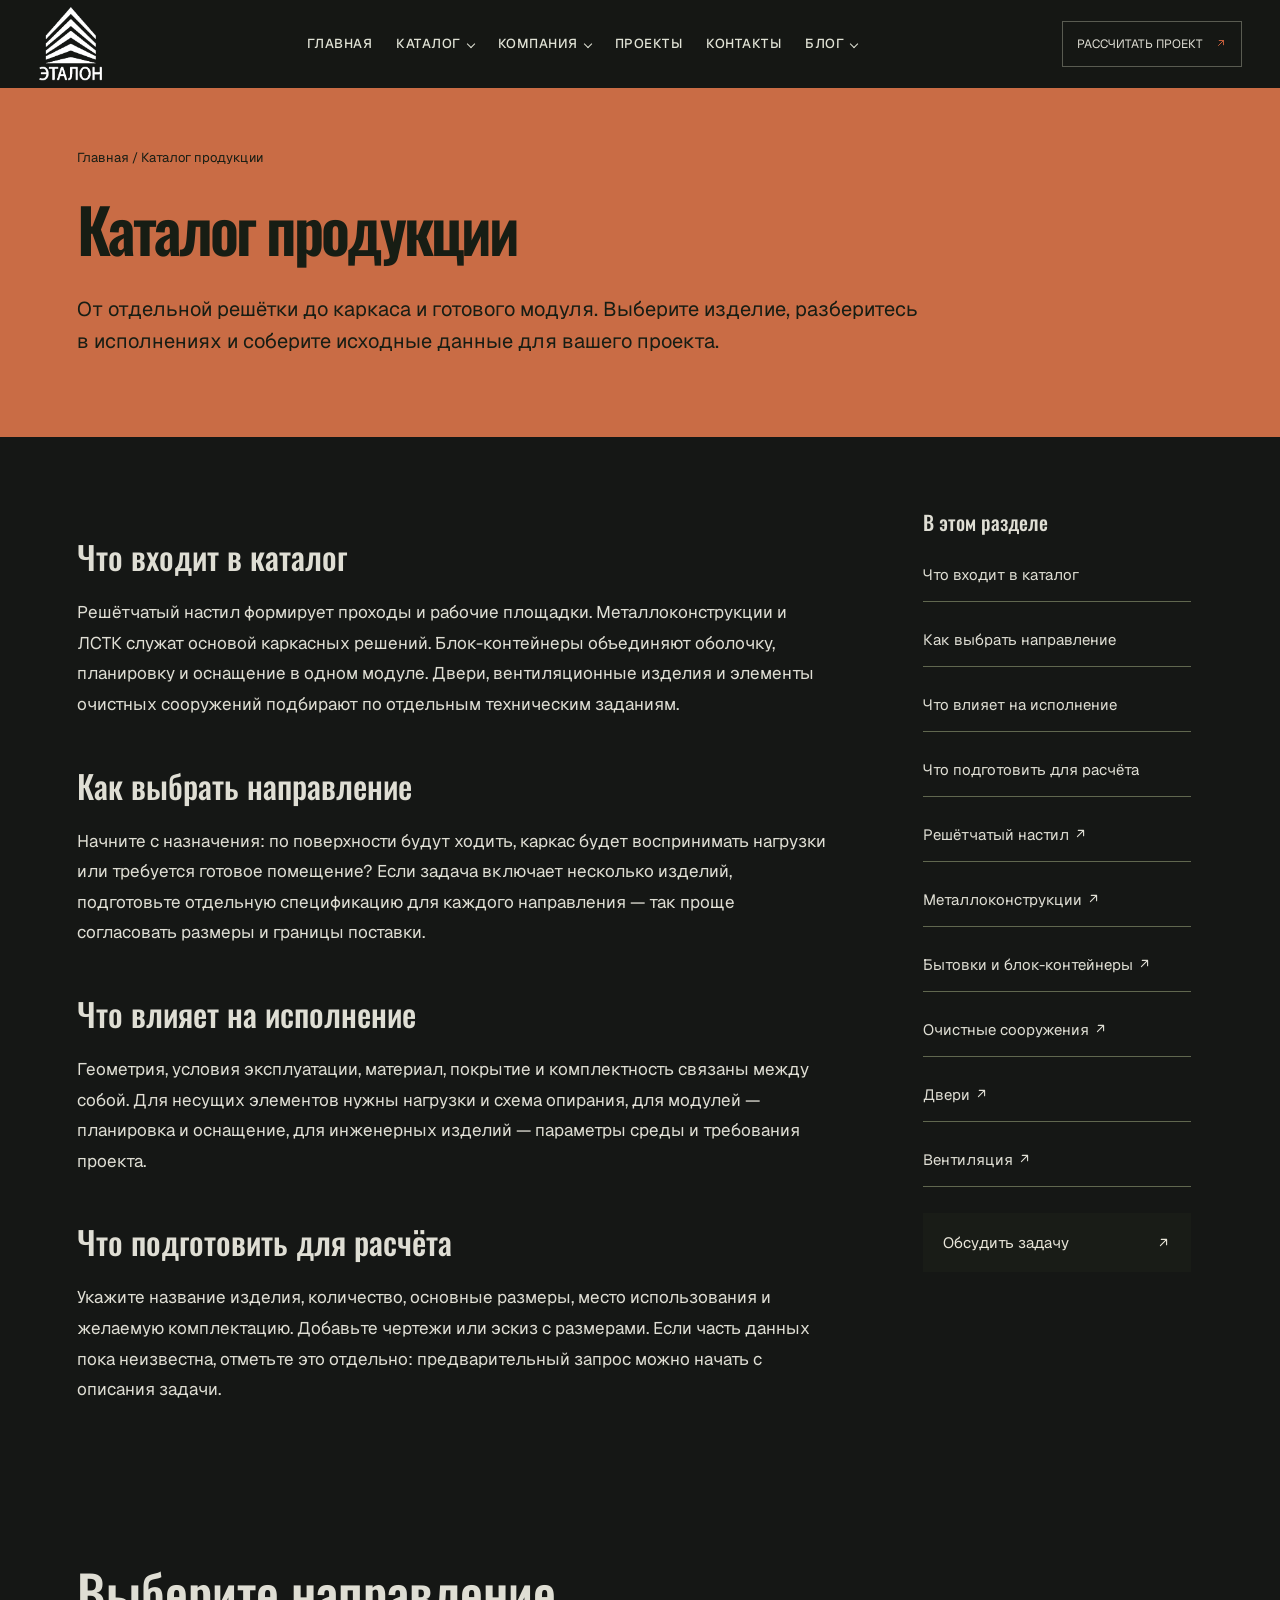
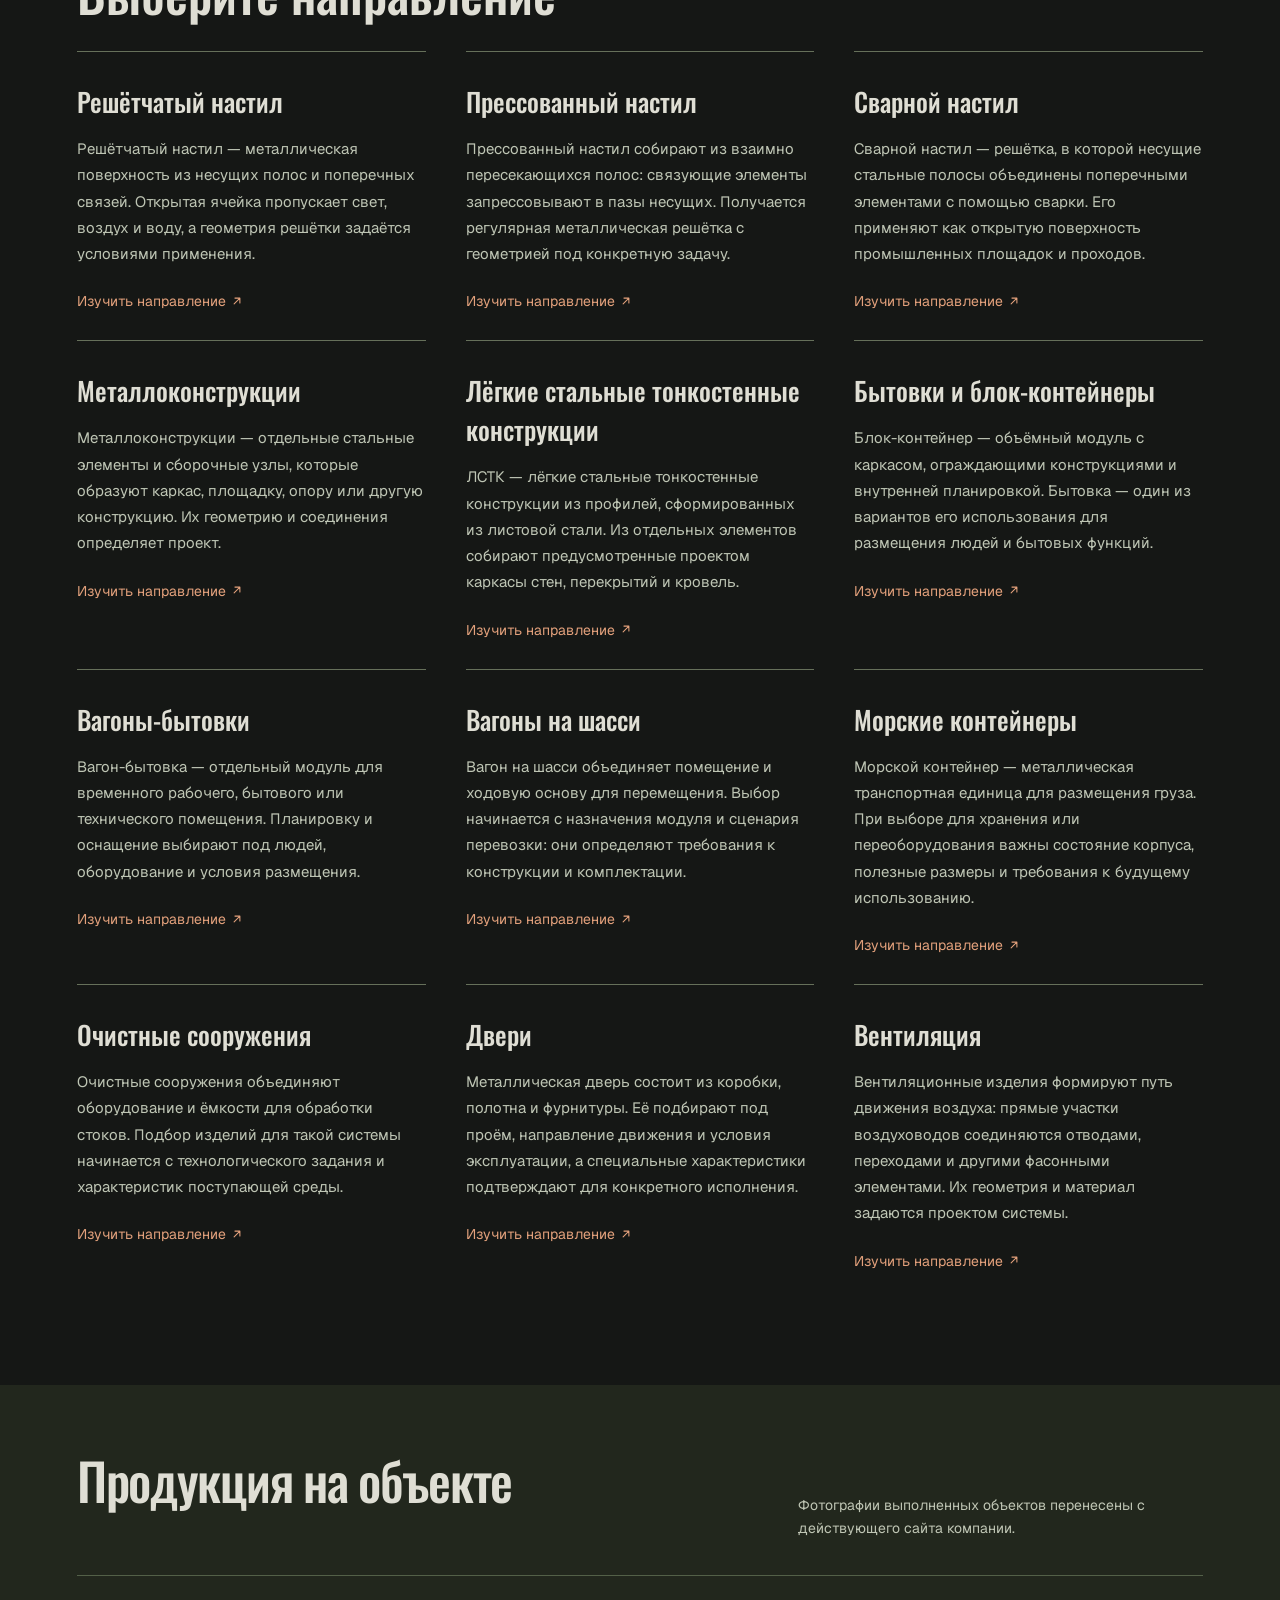
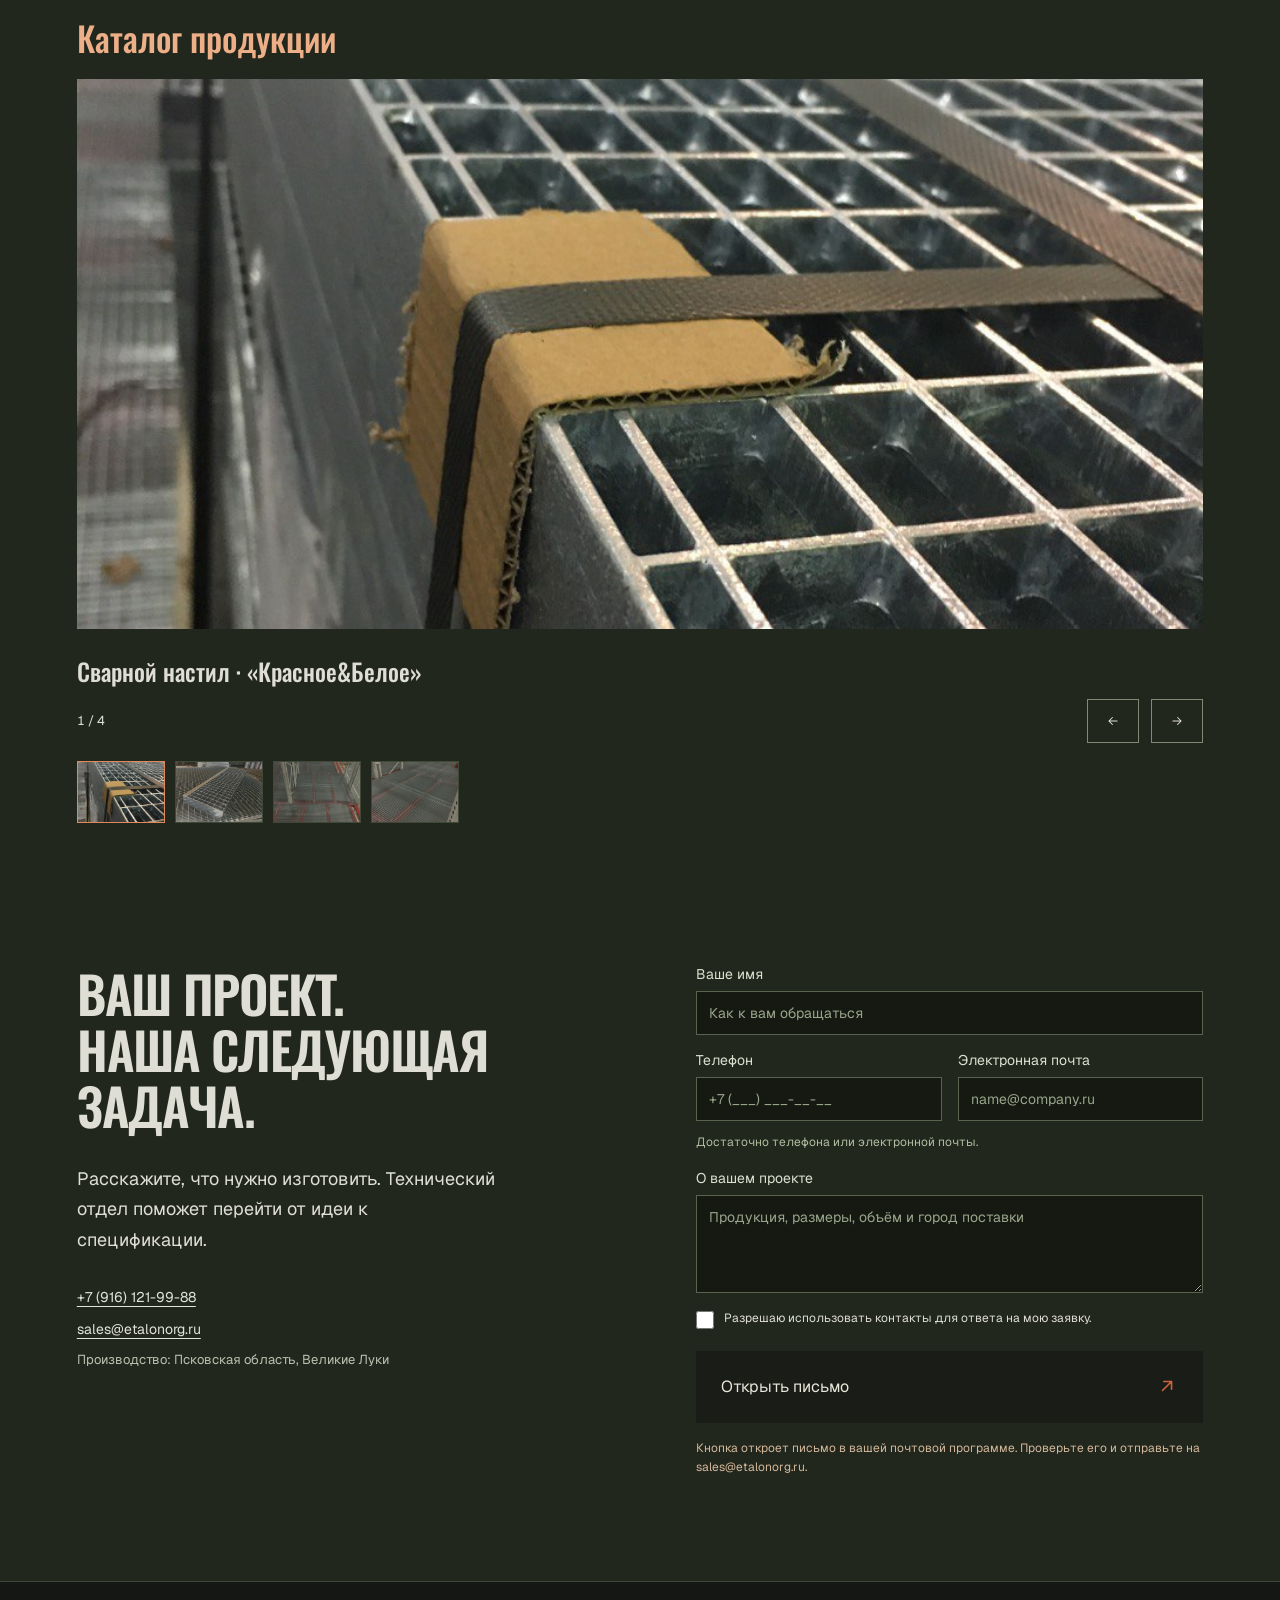
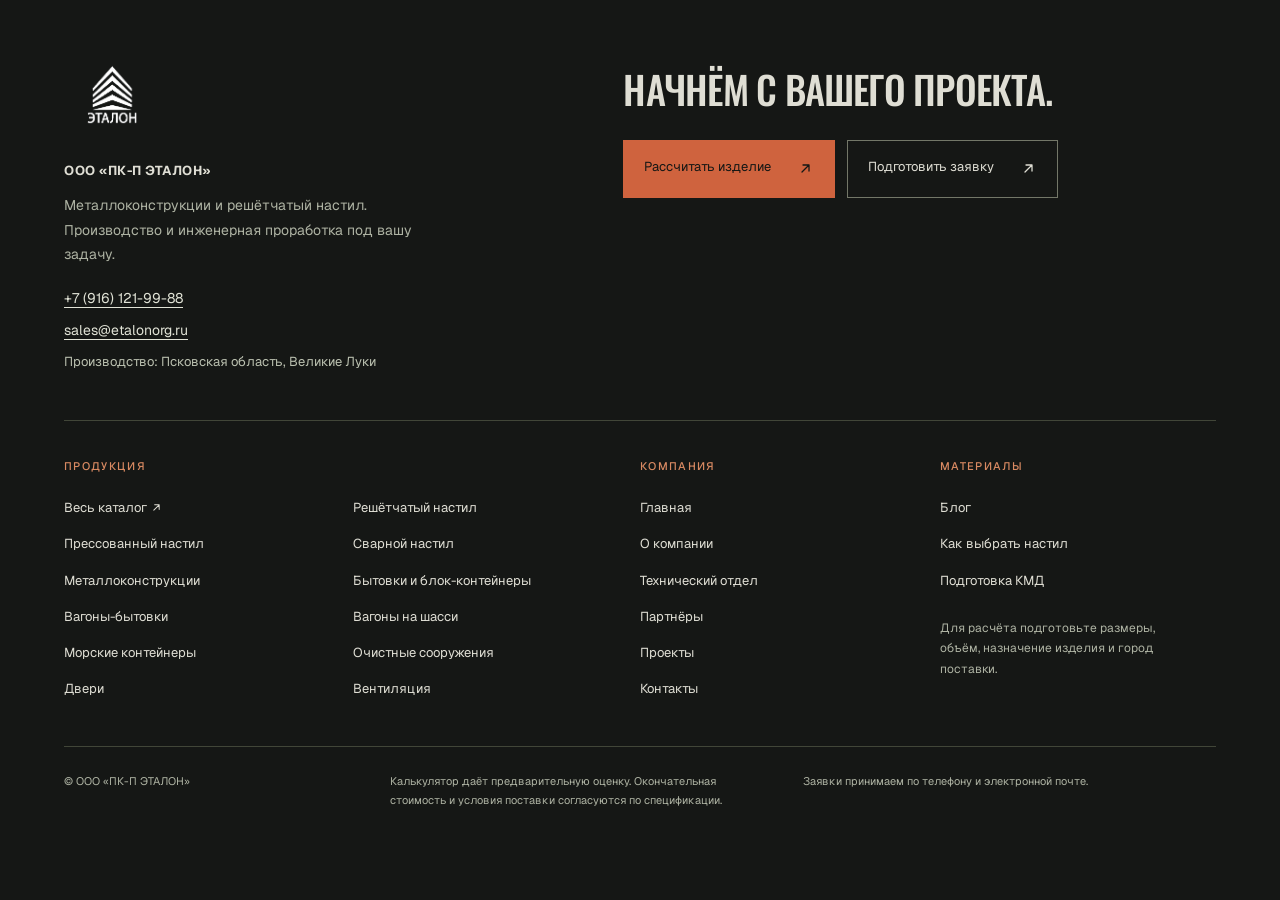
==== commit 09bc1a62: "fix: correct galleries and prepare site release" ====
--- a/page.html
+++ b/page.html
@@ -1,22 +1,22 @@
-<!doctype html><html lang="ru"><head><meta charset="utf-8"><meta name="viewport" content="width=device-width, initial-scale=1, viewport-fit=cover"><title>ЭТАЛОН</title><link rel="icon" href="assets/etalon-logo-blue.png" type="image/png"><link rel="apple-touch-icon" href="assets/etalon-logo-blue.png"><link href="https://fonts.googleapis.com/css2?family=Geist:wght@400;500;600;700&family=Oswald:wght@500;600;700&display=swap" rel="stylesheet"><link rel="stylesheet" href="css/styles.css"><link rel="stylesheet" href="css/screens.css"><link rel="stylesheet" href="css/site.css"><script defer src="js/pages-data.js"></script><script defer src="js/catalog/catalog-content.js"></script><script defer src="js/catalog/container-content.js"></script><script defer src="js/catalog/blog-content.js"></script><script defer src="js/page-media.js"></script><script defer src="js/page.js"></script><script defer src="js/site.js?v=top-popup-50"></script><link rel="stylesheet" href="css/footer.css?v=top-popup-1"><link rel="stylesheet" href="css/inner-pages.css?v=clean-drawing-1"></head><body class="inner-page"><a class="skip" href="#page-content">К содержанию</a><header class="header">
+<!doctype html><html lang="ru"><head><meta charset="utf-8"><meta name="viewport" content="width=device-width, initial-scale=1, viewport-fit=cover"><title>ЭТАЛОН</title><link rel="icon" href="assets/etalon-logo-blue.png" type="image/png"><link rel="apple-touch-icon" href="assets/etalon-logo-blue.png"><link href="https://fonts.googleapis.com/css2?family=Geist:wght@400;500;600;700&family=Oswald:wght@500;600;700&display=swap" rel="stylesheet"><link rel="stylesheet" href="css/styles.css"><link rel="stylesheet" href="css/screens.css"><link rel="stylesheet" href="css/site.css"><script defer src="js/pages-data.js"></script><script defer src="js/catalog/catalog-content.js"></script><script defer src="js/catalog/container-content.js"></script><script defer src="js/catalog/blog-content.js"></script><script defer src="js/project-archive.js?v=archive-2"></script><script defer src="js/special-galleries.js?v=special-1"></script><script defer src="js/page-media.js?v=real-photos-3"></script><script defer src="js/page.js?v=special-galleries-1"></script><script defer src="js/site.js?v=real-photos-1"></script><link rel="stylesheet" href="css/footer.css?v=top-popup-1"><link rel="stylesheet" href="css/inner-pages.css?v=photo-controls-1"></head><body class="inner-page"><a class="skip" href="#page-content">К содержанию</a><header class="header">
 <a class="brand" href="./" aria-label="Эталон — на главную"><span class="brand-logo"><img src="assets/etalon-logo-white.png" alt="ЭТАЛОН"></span></a>
 <nav id="site-nav" aria-label="Главная навигация"><a href="./">ГЛАВНАЯ</a>
-<details class="nav-dropdown"><summary>КАТАЛОГ</summary><div class="catalog-menu"><a href="page.html?slug=catalog">Вся продукция</a><details class="nav-submenu"><summary>Решётчатый настил</summary><div><a href="page.html?slug=grating">О решётчатом настиле</a><a href="page.html?slug=pressed">Прессованный настил</a><a href="page.html?slug=welded">Сварной настил</a></div></details><details class="nav-submenu"><summary>Металлоконструкции</summary><div><a href="page.html?slug=structures">Все металлоконструкции</a><a href="page.html?slug=lstk">ЛСТК</a></div></details><details class="nav-submenu"><summary>Блок-контейнеры</summary><div><a href="page.html?slug=cabins">О блок-контейнерах</a><a href="page.html?slug=site-cabins">Вагоны-бытовки</a><a href="page.html?slug=chassis-cabins">Вагоны на шасси</a><a href="page.html?slug=sea-containers">Морские контейнеры</a></div></details><a href="page.html?slug=treatment">Очистные сооружения</a><a href="page.html?slug=doors">Двери</a><a href="page.html?slug=ventilation">Вентиляция</a></div></details>
+<details class="nav-dropdown"><summary>КАТАЛОГ</summary><div class="catalog-menu"><a href="page.html?slug=catalog">Вся продукция</a><details class="nav-submenu"><summary>Решётчатый настил</summary><div><a href="page.html?slug=grating">О решётчатом настиле</a><a href="page.html?slug=pressed">Прессованный настил</a><a href="page.html?slug=welded">Сварной настил</a></div></details><a href="page.html?slug=structures">Металлоконструкции</a><details class="nav-submenu"><summary>Блок-контейнеры</summary><div><a href="page.html?slug=cabins">О блок-контейнерах</a><a href="page.html?slug=site-cabins">Вагоны-бытовки</a><a href="page.html?slug=chassis-cabins">Вагоны на шасси</a><a href="page.html?slug=sea-containers">Морские контейнеры</a></div></details><a href="page.html?slug=treatment">Очистные сооружения</a><a href="page.html?slug=doors">Двери</a><a href="page.html?slug=ventilation">Вентиляция</a></div></details>
 <details class="nav-dropdown"><summary>КОМПАНИЯ</summary><div><a href="page.html?slug=company">О компании</a><a href="page.html?slug=engineering">Технический отдел</a><a href="page.html?slug=partners">Партнёры</a></div></details>
 <a href="page.html?slug=projects">ПРОЕКТЫ</a><a href="page.html?slug=contacts">КОНТАКТЫ</a>
 <details class="nav-dropdown"><summary>БЛОГ</summary><div><a href="page.html?slug=blog">Все материалы</a><a href="page.html?slug=article-grating">Выбор настила</a><a href="page.html?slug=article-kmd">Подготовка КМД</a></div></details></nav>
 <a class="header-calc" href="./#calculator">РАССЧИТАТЬ ПРОЕКТ <span>↗</span></a><button class="menu-toggle" aria-label="Открыть меню" aria-expanded="false" aria-controls="site-nav"><span></span><span></span></button></header><main><section class="page-intro"><a href="./">Главная</a><span> / </span><span id="breadcrumb"></span><h1 id="page-title"></h1><p id="page-lead"></p></section><section class="page-content" id="page-content"><div id="page-body"></div><aside id="page-aside"></aside></section><section class="partners-section" id="page-partners" hidden><h2>Наши партнёры</h2><div class="partners-grid" data-partners></div></section><section class="contact-section" id="request"><div class="contact-intro"><h2>ВАШ ПРОЕКТ.<br>НАША СЛЕДУЮЩАЯ<br>ЗАДАЧА.</h2><p>Расскажите, что нужно изготовить. Технический отдел поможет перейти от идеи к спецификации.</p><div class="published-contacts"><a href="tel:+79161219988">+7 (916) 121-99-88</a><a href="mailto:sales@etalonorg.ru">sales@etalonorg.ru</a><span>Производство: Псковская область, Великие Луки</span></div><div class="contact-selection">Текущий расчёт: <strong id="contact-product">Индивидуальный запрос</strong><button id="footer-order" type="button">Посмотреть параметры ↗</button></div></div>
-<form data-contact-form><label class="lead-field">Ваше имя<input name="name" required minlength="2" maxlength="80" autocomplete="name" placeholder="Как к вам обращаться"></label><div class="lead-contact"><label class="lead-field">Телефон<input name="phone" type="tel" maxlength="30" autocomplete="tel" placeholder="+7 (___) ___-__-__"></label><label class="lead-field">Электронная почта<input name="email" type="email" maxlength="120" autocomplete="email" placeholder="name@company.ru"></label></div><p class="contact-help">Достаточно телефона или электронной почты.</p><label class="lead-field">О вашем проекте<textarea name="comment" maxlength="2000" rows="4" placeholder="Продукция, размеры, объём и город поставки"></textarea></label><label class="consent"><input type="checkbox" name="consent" required><span>Разрешаю использовать контакты для ответа на мою заявку.</span></label><button class="primary" type="submit">Подготовить заявку <span>↗</span></button><p class="demo-form-note">Пока это демо-форма. Отправка почты не подключена, данные никуда не передаются.</p><p class="contact-status" role="status"></p></form></section></main><footer class="site-footer">
+<form data-contact-form><label class="lead-field">Ваше имя<input name="name" required minlength="2" maxlength="80" autocomplete="name" placeholder="Как к вам обращаться"></label><div class="lead-contact"><label class="lead-field">Телефон<input name="phone" type="tel" maxlength="30" autocomplete="tel" placeholder="+7 (___) ___-__-__"></label><label class="lead-field">Электронная почта<input name="email" type="email" maxlength="120" autocomplete="email" placeholder="name@company.ru"></label></div><p class="contact-help">Достаточно телефона или электронной почты.</p><label class="lead-field">О вашем проекте<textarea name="comment" maxlength="2000" rows="4" placeholder="Продукция, размеры, объём и город поставки"></textarea></label><label class="consent"><input type="checkbox" name="consent" required><span>Разрешаю использовать контакты для ответа на мою заявку.</span></label><button class="primary" type="submit">Открыть письмо <span>↗</span></button><p class="demo-form-note">Кнопка откроет письмо в вашей почтовой программе. Проверьте его и отправьте на sales@etalonorg.ru.</p><p class="contact-status" role="status"></p></form></section></main><footer class="site-footer">
   <div class="footer-top">
     <div class="footer-identity"><a href="./" class="footer-logo" aria-label="Эталон — на главную"><img src="assets/etalon-logo-white.png" alt="ЭТАЛОН" width="96" height="96" loading="lazy"></a><strong>ООО «ПК-П ЭТАЛОН»</strong><p>Металлоконструкции и решётчатый настил.<br>Производство и инженерная проработка под вашу задачу.</p><div class="published-contacts"><a href="tel:+79161219988">+7 (916) 121-99-88</a><a href="mailto:sales@etalonorg.ru">sales@etalonorg.ru</a><span>Производство: Псковская область, Великие Луки</span></div></div>
     <div class="footer-project"><h2>НАЧНЁМ С ВАШЕГО ПРОЕКТА.</h2><div class="footer-actions"><a href="./#calculator">Рассчитать изделие <span aria-hidden="true">↗</span></a><a href="#request">Подготовить заявку <span aria-hidden="true">↗</span></a></div></div>
   </div>
   <div class="footer-directory">
-    <nav class="footer-nav footer-catalog" aria-label="Продукция в подвале"><h3>Продукция</h3><ul><li><a href="page.html?slug=catalog">Весь каталог ↗</a></li><li><a href="page.html?slug=grating">Решётчатый настил</a></li><li><a href="page.html?slug=pressed">Прессованный настил</a></li><li><a href="page.html?slug=welded">Сварной настил</a></li><li><a href="page.html?slug=structures">Металлоконструкции</a></li><li><a href="page.html?slug=lstk">ЛСТК</a></li><li><a href="page.html?slug=cabins">Бытовки и блок-контейнеры</a></li><li><a href="page.html?slug=site-cabins">Вагоны-бытовки</a></li><li><a href="page.html?slug=chassis-cabins">Вагоны на шасси</a></li><li><a href="page.html?slug=sea-containers">Морские контейнеры</a></li><li><a href="page.html?slug=treatment">Очистные сооружения</a></li><li><a href="page.html?slug=doors">Двери</a></li><li><a href="page.html?slug=ventilation">Вентиляция</a></li></ul></nav>
+    <nav class="footer-nav footer-catalog" aria-label="Продукция в подвале"><h3>Продукция</h3><ul><li><a href="page.html?slug=catalog">Весь каталог ↗</a></li><li><a href="page.html?slug=grating">Решётчатый настил</a></li><li><a href="page.html?slug=pressed">Прессованный настил</a></li><li><a href="page.html?slug=welded">Сварной настил</a></li><li><a href="page.html?slug=structures">Металлоконструкции</a></li><li><a href="page.html?slug=cabins">Бытовки и блок-контейнеры</a></li><li><a href="page.html?slug=site-cabins">Вагоны-бытовки</a></li><li><a href="page.html?slug=chassis-cabins">Вагоны на шасси</a></li><li><a href="page.html?slug=sea-containers">Морские контейнеры</a></li><li><a href="page.html?slug=treatment">Очистные сооружения</a></li><li><a href="page.html?slug=doors">Двери</a></li><li><a href="page.html?slug=ventilation">Вентиляция</a></li></ul></nav>
     <nav class="footer-nav" aria-label="Компания в подвале"><h3>Компания</h3><ul><li><a href="./">Главная</a></li><li><a href="page.html?slug=company">О компании</a></li><li><a href="page.html?slug=engineering">Технический отдел</a></li><li><a href="page.html?slug=partners">Партнёры</a></li><li><a href="page.html?slug=projects">Проекты</a></li><li><a href="page.html?slug=contacts">Контакты</a></li></ul></nav>
     <nav class="footer-nav" aria-label="Материалы в подвале"><h3>Материалы</h3><ul><li><a href="page.html?slug=blog">Блог</a></li><li><a href="page.html?slug=article-grating">Как выбрать настил</a></li><li><a href="page.html?slug=article-kmd">Подготовка КМД</a></li></ul><p class="footer-request-help">Для расчёта подготовьте размеры, объём, назначение изделия и город поставки.</p></nav>
   </div>
-  <div class="footer-bottom"><p>© ООО «ПК-П ЭТАЛОН»</p><p>Калькулятор использует демонстрационные расценки. Итоговая стоимость и условия поставки требуют согласования.</p><p>Отправка заявок пока не подключена. Контактные данные из форм никуда не передаются.</p><a class="back-to-top" href="#" aria-label="Вернуться в начало страницы">Наверх <span aria-hidden="true">↑</span></a></div>
+  <div class="footer-bottom"><p>© ООО «ПК-П ЭТАЛОН»</p><p>Калькулятор даёт предварительную оценку. Окончательная стоимость и условия поставки согласуются по спецификации.</p><p>Заявки принимаем по телефону и электронной почте.</p><a class="back-to-top" href="#" aria-label="Вернуться в начало страницы">Наверх <span aria-hidden="true">↑</span></a></div>
 </footer>
 <link rel="stylesheet" href="css/interaction-fixes.css"><script src="js/icons.js"></script>
 <noscript>Для просмотра содержимого раздела включите JavaScript.</noscript></body></html>
--- a/css/styles.css
+++ b/css/styles.css
@@ -1,4 +1,4 @@
-:root{--rust:#cf633e;--ink:#151715;--paper:#dfded4;--muted:#8d9089;--line:#3c3e38;--font:'Geist',Arial,sans-serif;--display:'Oswald','Arial Narrow',sans-serif}*{box-sizing:border-box}html{scroll-behavior:smooth;scroll-padding-top:24px}body{margin:0;background:var(--ink);color:var(--paper);font-family:var(--font);font-size:14px}button,input{font:inherit}a{color:inherit;text-decoration:none}button{cursor:pointer}button,a,input{-webkit-tap-highlight-color:transparent}button:focus-visible,a:focus-visible,input:focus-visible{outline:2px solid #f5b28b;outline-offset:5px}button{color:inherit}main{overflow:hidden;width:100%}.header{height:118px;display:grid;grid-template-columns:40% 39% 21%;align-items:center;background:linear-gradient(90deg,var(--rust) 40%,var(--ink) 40%);position:relative;z-index:2}.brand{display:flex;align-items:center;gap:16px;padding-left:clamp(55px,6vw,100px);color:#191a14;font-size:35px;font-weight:700;letter-spacing:1px;line-height:1}.brand small{display:block;font-size:9px;letter-spacing:1.7px;margin-top:9px}.brand-mark{border:5px solid currentColor;width:47px;height:48px;line-height:37px;text-align:center;font-size:42px;font-family:Arial;font-weight:900}.header nav{display:flex;justify-content:center;gap:32px;font-size:11px}.header nav a:hover{color:var(--rust)}.header nav span{color:var(--rust);margin-left:12px}.header-calc{border:1px solid #595b51;margin-right:32px;padding:17px 15px;font-size:11px;display:flex;justify-content:space-between;gap:10px}.header-calc span{color:var(--rust)}.hero{display:grid;grid-template-columns:40% 60%}.hero-copy{background:var(--rust);color:#1c1e16;position:relative;padding:55px 36px 35px clamp(55px,6vw,100px);display:flex;flex-direction:column;isolation:isolate}.hero-copy:after,.request:after{content:'';position:absolute;inset:0;pointer-events:none;opacity:.14;background-image:url('assets/grain.svg');z-index:-1}.brick-edge{position:absolute;left:0;top:-118px;bottom:0;width:43px;overflow:hidden;border-right:2px solid #86452f;background:#bd5536}.brick-edge i{display:block;height:21%;background:linear-gradient(110deg,#d3774d,#b95435 75%);border-bottom:5px solid #532e22;box-shadow:inset -5px 1px 10px #813e2f,inset 0 3px 1px #df9260;transform:rotate(-1deg);margin-left:-10px}.brick-edge i:nth-child(even){margin-right:8px;transform:rotate(2deg)}.eyebrow{font-size:10px;letter-spacing:1.4px;font-weight:500;margin:0 0 29px}h1{font-family:var(--display);font-weight:600;font-size:clamp(55px,5.75vw,90px);line-height:1.12;letter-spacing:-3px;margin:0;width:100%;max-width:650px}h1 span{color:#e0b48e}.hero-description{font-size:14px;line-height:1.7;max-width:345px;margin:30px 0}.primary{border:0;background:#191c17;color:#e8e5d9;padding:22px 25px;display:flex;justify-content:space-between;align-items:center;gap:24px;text-align:left;font-size:12px;transition:background .2s}.primary:hover{background:#30342b}.primary span{color:var(--rust);font-size:22px}.hero-copy>.primary{max-width:340px}.hero-bottom{margin-top:auto;padding-top:46px;display:flex;justify-content:space-between;gap:18px;font-size:9px;line-height:1.8}.hero-bottom>a{border-bottom:1px solid #66351e;align-self:flex-end;padding-bottom:5px}.hero-bottom>a span{margin-left:15px}.hero-engineering{position:relative;padding:8px 32px 0;background:radial-gradient(ellipse at 35% 45%,#292a23 0%,#151715 66%)}.drawing-top{display:flex;justify-content:space-between;align-items:center;font-size:9px;letter-spacing:1px;color:#a4a79b;gap:15px}.drawing-top i{display:inline-block;width:5px;height:5px;background:var(--rust);margin-right:8px}.drawing-top button{border:0;background:transparent;font-size:10px;color:#d7d6cc;padding:10px 0;letter-spacing:0}.drawing-top button span{color:var(--rust);margin-left:8px}.model{position:relative;display:grid;grid-template-columns:73% 27%;max-width:850px;margin:0 auto;align-items:stretch}.stack{position:relative;aspect-ratio:2/3;width:100%;mix-blend-mode:screen}.layer{position:absolute;left:0;top:var(--top);width:100%;height:var(--height);overflow:hidden;padding:0;border:0;background:transparent;transition:filter .35s,transform .6s cubic-bezier(.2,.8,.2,1);transform-origin:50% 50%;isolation:isolate}.layer img{position:absolute;width:100%;height:auto;left:0;top:0;transform:translateY(var(--offset));pointer-events:none;user-select:none}.layer:hover{filter:brightness(1.3);transform:translateY(-5px)}.layer.selected{filter:sepia(.5) saturate(1.8) brightness(1.25);transform:translateX(-7px) translateY(-7px)}.layer:focus-visible{outline-offset:-6px}.stack.assembled .layer:nth-child(1){transform:translateY(33%)}.stack.assembled .layer:nth-child(2){transform:translateY(9%)}.stack.assembled .layer:nth-child(3){transform:translateY(-7%)}.stack.assembled .layer:nth-child(4){transform:translateY(-19%)}.model-labels{display:grid;grid-template-rows:22.5% 27.5% 22.8% 27.2%;z-index:1}.model-labels button{align-self:center;position:relative;text-align:left;background:none;border:0;border-top:1px solid #55574b;padding:12px 0 0 15px;width:100%;transition:color .25s}.model-labels button:before{content:'';position:absolute;width:43px;height:1px;right:100%;top:-1px;background:#55574b}.part-num{font-family:var(--display);color:var(--rust);font-size:14px;display:block;margin-bottom:9px}.model-labels strong{font-family:var(--display);font-weight:400;font-size:clamp(14px,1.4vw,21px);line-height:1.35;letter-spacing:.2px}.model-labels small{display:block;font-size:9px;line-height:1.5;color:var(--muted);max-width:135px;margin-top:8px}.part-add{position:absolute;right:0;top:10px;font-size:19px;color:var(--muted)}.model-labels button:hover,.model-labels button.selected{color:var(--rust)}.model-labels button.selected{border-color:var(--rust)}.model-labels button.selected .part-add{color:var(--rust)}.axis{position:absolute;left:38%;top:8%;bottom:7%;border-left:1px dashed #4c4d43;opacity:.4}.model-caption{border-top:1px solid var(--line);display:flex;align-items:center;gap:9px;font-size:9px;color:#989d90;padding:15px 0}.crosshair{font-size:17px;color:var(--rust)}.caption-end{margin-left:auto;font-size:8px;letter-spacing:1px}.calculator{grid-column:1/-1;display:grid;grid-template-columns:28% 29% 26% 17%;min-height:133px;border-block:1px solid #535449;background:#1e211b;scroll-margin-top:20px}.calc-heading{display:flex;align-items:center;gap:19px;padding:26px 28px 26px 40px}.calc-icon{font-size:36px;font-weight:300;color:var(--rust)}.calc-heading h2{font-size:13px;letter-spacing:.7px;font-weight:500;margin:0 0 10px}.calc-heading p{color:#969b8d;font-size:11px;margin:0;line-height:1.5}.calc-editor{border-inline:1px solid var(--line);padding:22px 26px;display:flex;flex-direction:column;justify-content:center}.calc-editor>p{font-size:11px;line-height:1.8;color:#94998d;margin:0}.quantity-label{font-size:11px;color:#b3b7aa;display:flex;align-items:center;gap:10px;justify-content:space-between}.quantity-label>span{max-width:140px}.quantity-control{display:flex;align-items:center;border:1px solid #53584c}.quantity-control button{background:transparent;border:0;padding:9px;color:#d5d9cb}.quantity-control input{width:55px;background:transparent;color:var(--paper);border:0;text-align:center;appearance:textfield;-moz-appearance:textfield}.quantity-control input::-webkit-inner-spin-button{appearance:none}.rate-note{font-size:9px;color:#9da294;margin:10px 0 0}.calc-total{padding:20px 30px;display:flex;flex-direction:column;justify-content:center}.calc-total small{color:#b5b8ab;font-size:10px}.calc-total small span{color:var(--rust)}.calc-total strong{font-size:32px;font-weight:500;letter-spacing:-1px;margin:5px 0}.calc-total>span{font-size:8px;color:#909789}.calc-next{padding:24px;background:var(--rust);color:var(--ink);border:0;text-align:left;font-size:12px}.calc-next>span{float:right;font-size:20px}.calc-next small{display:block;margin-top:28px;font-size:10px}.products{padding:36px 32px 0}.section-line{display:flex;justify-content:space-between;align-items:center;margin-bottom:24px}.section-line h2{font-weight:400;font-size:11px;letter-spacing:1px;margin:0}.section-line>span{font-size:9px;color:#868d7e;letter-spacing:.7px}.section-line>span span{color:var(--rust);margin-left:22px}.product-grid{display:grid;grid-template-columns:repeat(8,minmax(0,1fr));grid-auto-flow:dense;border-block:1px solid var(--line)}.product-card{border:0;border-right:1px solid var(--line);background:transparent;text-align:left;padding:18px 14px 12px;min-width:0;position:relative;overflow:hidden}.product-card:last-child{border-right:0}.product-card .product-index{font-size:9px;color:var(--rust)}.product-card h3{font-size:10px;line-height:1.6;font-weight:400;min-height:32px;margin:15px 0 10px;text-transform:uppercase}.product-card img{width:100%;height:84px;object-fit:contain;transition:transform .6s,filter .6s;opacity:.7}.product-card:hover img{transform:scale(1.09);filter:sepia(1);opacity:1}.product-card:hover{background:#20231d}.product-card .product-arrow{position:absolute;right:13px;bottom:15px;color:var(--rust);font-size:18px}.approach{padding:160px 7%;display:grid;grid-template-columns:45% 55%;gap:0}.approach-title h2{font-family:var(--display);font-size:clamp(44px,4.5vw,70px);line-height:1.15;font-weight:500;margin:0;letter-spacing:-1.6px}.approach-title h2 span{color:var(--rust)}.approach-title>a{display:inline-block;border-bottom:1px solid #777d6f;margin-top:35px;padding-bottom:10px;font-size:12px}.approach-title>a span{color:var(--rust);margin-left:45px}.reveal-text{font-size:clamp(20px,2.2vw,33px);line-height:1.5;margin:0 0 50px;letter-spacing:-.6px}.steps article{display:flex;gap:30px;border-top:1px solid var(--line);padding:25px 0}.steps article>span{color:var(--rust);font-size:11px;padding-top:4px}.steps h3{font-size:17px;font-weight:400;margin:0 0 9px}.steps p{font-size:12px;color:#9aa18f;line-height:1.7;margin:0;max-width:390px}.request{background:var(--rust);color:var(--ink);padding:75px 7%;position:relative;isolation:isolate}.request>div{display:flex;align-items:flex-end;justify-content:space-between;gap:40px}.request h2{font-family:var(--display);font-size:clamp(42px,5.5vw,85px);font-weight:500;line-height:1.13;letter-spacing:-2px;margin:0}.request h2 span{margin-left:35px}.request p:not(.eyebrow){font-size:13px;line-height:1.8}.request>button{border:0;border-bottom:1px solid #633d2a;padding:18px 0;margin-top:35px;min-width:270px;background:none;color:var(--ink);text-align:left}.request>button span{float:right;font-size:20px}footer{display:flex;align-items:center;justify-content:space-between;gap:30px;padding:35px 4%;font-size:10px;color:#969e8c}.footer-brand{font-size:25px;font-weight:700;color:var(--paper);letter-spacing:1px}footer small{font-size:9px}dialog{background:#22251f;color:var(--paper);border:1px solid #60674f;padding:32px;max-width:600px;width:calc(100% - 32px);max-height:85vh}dialog::backdrop{background:#080a08d9;backdrop-filter:blur(5px)}.dialog-top{display:flex;align-items:flex-start;justify-content:space-between}.dialog-top .eyebrow{color:var(--rust)}.close-dialog{background:none;border:0;color:var(--paper);font-size:26px}.dialog-top .close-dialog{margin-top:-10px}dialog h2{font-size:28px;font-weight:500;line-height:1.25}.order-item{border-bottom:1px solid #4b5243;padding:17px 0;display:flex;align-items:center;gap:16px}.order-item>div{flex:1}.order-item strong{display:block;font-weight:400}.order-item small{display:block;color:#acb69d;margin-top:7px}.remove-item{border:0;background:transparent;font-size:21px;color:var(--rust)}.order-total{display:flex;justify-content:space-between;align-items:center;font-size:16px}.order-total strong{font-size:30px;font-weight:500}.disclaimer{font-size:11px;color:#a9b19d;line-height:1.7}dialog .primary{width:100%;margin-top:24px;background:var(--rust);color:#151715}dialog .primary span{color:#151715}.primary:disabled{opacity:.4;cursor:default}.text-button.close-dialog{display:block;width:100%;font-size:12px;margin-top:20px}#detail-image{width:100%;height:180px}#detail-description{font-size:14px;line-height:1.7;color:#b7bead}.skip{position:fixed;top:-100px;z-index:20;background:var(--rust);padding:15px}.skip:focus{top:0}.noscript{position:fixed;bottom:0;background:var(--rust);color:black;padding:15px;width:100%;margin:0}
+:root{--rust:#cf633e;--ink:#151715;--paper:#dfded4;--muted:#8d9089;--line:#3c3e38;--font:'Geist',Arial,sans-serif;--display:'Oswald','Arial Narrow',sans-serif}*{box-sizing:border-box}html{scroll-behavior:smooth;scroll-padding-top:24px}body{margin:0;background:var(--ink);color:var(--paper);font-family:var(--font);font-size:14px}button,input{font:inherit}a{color:inherit;text-decoration:none}button{cursor:pointer}button,a,input{-webkit-tap-highlight-color:transparent}button:focus-visible,a:focus-visible,input:focus-visible{outline:2px solid #f5b28b;outline-offset:5px}button{color:inherit}main{overflow:hidden;width:100%}.header{height:118px;display:grid;grid-template-columns:40% 39% 21%;align-items:center;background:linear-gradient(90deg,var(--rust) 40%,var(--ink) 40%);position:relative;z-index:2}.brand{display:flex;align-items:center;gap:16px;padding-left:clamp(55px,6vw,100px);color:#191a14;font-size:35px;font-weight:700;letter-spacing:1px;line-height:1}.brand small{display:block;font-size:9px;letter-spacing:1.7px;margin-top:9px}.brand-mark{border:5px solid currentColor;width:47px;height:48px;line-height:37px;text-align:center;font-size:42px;font-family:Arial;font-weight:900}.header nav{display:flex;justify-content:center;gap:32px;font-size:11px}.header nav a:hover{color:var(--rust)}.header nav span{color:var(--rust);margin-left:12px}.header-calc{border:1px solid #595b51;margin-right:32px;padding:17px 15px;font-size:11px;display:flex;justify-content:space-between;gap:10px}.header-calc span{color:var(--rust)}.hero{display:grid;grid-template-columns:40% 60%}.hero-copy{background:var(--rust);color:#1c1e16;position:relative;padding:55px 36px 35px clamp(55px,6vw,100px);display:flex;flex-direction:column;isolation:isolate}.hero-copy:after,.request:after{content:'';position:absolute;inset:0;pointer-events:none;opacity:.14;background-image:url('../assets/grain.svg');z-index:-1}.brick-edge{position:absolute;left:0;top:-118px;bottom:0;width:43px;overflow:hidden;border-right:2px solid #86452f;background:#bd5536}.brick-edge i{display:block;height:21%;background:linear-gradient(110deg,#d3774d,#b95435 75%);border-bottom:5px solid #532e22;box-shadow:inset -5px 1px 10px #813e2f,inset 0 3px 1px #df9260;transform:rotate(-1deg);margin-left:-10px}.brick-edge i:nth-child(even){margin-right:8px;transform:rotate(2deg)}.eyebrow{font-size:10px;letter-spacing:1.4px;font-weight:500;margin:0 0 29px}h1{font-family:var(--display);font-weight:600;font-size:clamp(55px,5.75vw,90px);line-height:1.12;letter-spacing:-3px;margin:0;width:100%;max-width:650px}h1 span{color:#e0b48e}.hero-description{font-size:14px;line-height:1.7;max-width:345px;margin:30px 0}.primary{border:0;background:#191c17;color:#e8e5d9;padding:22px 25px;display:flex;justify-content:space-between;align-items:center;gap:24px;text-align:left;font-size:12px;transition:background .2s}.primary:hover{background:#30342b}.primary span{color:var(--rust);font-size:22px}.hero-copy>.primary{max-width:340px}.hero-bottom{margin-top:auto;padding-top:46px;display:flex;justify-content:space-between;gap:18px;font-size:9px;line-height:1.8}.hero-bottom>a{border-bottom:1px solid #66351e;align-self:flex-end;padding-bottom:5px}.hero-bottom>a span{margin-left:15px}.hero-engineering{position:relative;padding:8px 32px 0;background:radial-gradient(ellipse at 35% 45%,#292a23 0%,#151715 66%)}.drawing-top{display:flex;justify-content:space-between;align-items:center;font-size:9px;letter-spacing:1px;color:#a4a79b;gap:15px}.drawing-top i{display:inline-block;width:5px;height:5px;background:var(--rust);margin-right:8px}.drawing-top button{border:0;background:transparent;font-size:10px;color:#d7d6cc;padding:10px 0;letter-spacing:0}.drawing-top button span{color:var(--rust);margin-left:8px}.model{position:relative;display:grid;grid-template-columns:73% 27%;max-width:850px;margin:0 auto;align-items:stretch}.stack{position:relative;aspect-ratio:2/3;width:100%;mix-blend-mode:screen}.layer{position:absolute;left:0;top:var(--top);width:100%;height:var(--height);overflow:hidden;padding:0;border:0;background:transparent;transition:filter .35s,transform .6s cubic-bezier(.2,.8,.2,1);transform-origin:50% 50%;isolation:isolate}.layer img{position:absolute;width:100%;height:auto;left:0;top:0;transform:translateY(var(--offset));pointer-events:none;user-select:none}.layer:hover{filter:brightness(1.3);transform:translateY(-5px)}.layer.selected{filter:sepia(.5) saturate(1.8) brightness(1.25);transform:translateX(-7px) translateY(-7px)}.layer:focus-visible{outline-offset:-6px}.stack.assembled .layer:nth-child(1){transform:translateY(33%)}.stack.assembled .layer:nth-child(2){transform:translateY(9%)}.stack.assembled .layer:nth-child(3){transform:translateY(-7%)}.stack.assembled .layer:nth-child(4){transform:translateY(-19%)}.model-labels{display:grid;grid-template-rows:22.5% 27.5% 22.8% 27.2%;z-index:1}.model-labels button{align-self:center;position:relative;text-align:left;background:none;border:0;border-top:1px solid #55574b;padding:12px 0 0 15px;width:100%;transition:color .25s}.model-labels button:before{content:'';position:absolute;width:43px;height:1px;right:100%;top:-1px;background:#55574b}.part-num{font-family:var(--display);color:var(--rust);font-size:14px;display:block;margin-bottom:9px}.model-labels strong{font-family:var(--display);font-weight:400;font-size:clamp(14px,1.4vw,21px);line-height:1.35;letter-spacing:.2px}.model-labels small{display:block;font-size:9px;line-height:1.5;color:var(--muted);max-width:135px;margin-top:8px}.part-add{position:absolute;right:0;top:10px;font-size:19px;color:var(--muted)}.model-labels button:hover,.model-labels button.selected{color:var(--rust)}.model-labels button.selected{border-color:var(--rust)}.model-labels button.selected .part-add{color:var(--rust)}.axis{position:absolute;left:38%;top:8%;bottom:7%;border-left:1px dashed #4c4d43;opacity:.4}.model-caption{border-top:1px solid var(--line);display:flex;align-items:center;gap:9px;font-size:9px;color:#989d90;padding:15px 0}.crosshair{font-size:17px;color:var(--rust)}.caption-end{margin-left:auto;font-size:8px;letter-spacing:1px}.calculator{grid-column:1/-1;display:grid;grid-template-columns:28% 29% 26% 17%;min-height:133px;border-block:1px solid #535449;background:#1e211b;scroll-margin-top:20px}.calc-heading{display:flex;align-items:center;gap:19px;padding:26px 28px 26px 40px}.calc-icon{font-size:36px;font-weight:300;color:var(--rust)}.calc-heading h2{font-size:13px;letter-spacing:.7px;font-weight:500;margin:0 0 10px}.calc-heading p{color:#969b8d;font-size:11px;margin:0;line-height:1.5}.calc-editor{border-inline:1px solid var(--line);padding:22px 26px;display:flex;flex-direction:column;justify-content:center}.calc-editor>p{font-size:11px;line-height:1.8;color:#94998d;margin:0}.quantity-label{font-size:11px;color:#b3b7aa;display:flex;align-items:center;gap:10px;justify-content:space-between}.quantity-label>span{max-width:140px}.quantity-control{display:flex;align-items:center;border:1px solid #53584c}.quantity-control button{background:transparent;border:0;padding:9px;color:#d5d9cb}.quantity-control input{width:55px;background:transparent;color:var(--paper);border:0;text-align:center;appearance:textfield;-moz-appearance:textfield}.quantity-control input::-webkit-inner-spin-button{appearance:none}.rate-note{font-size:9px;color:#9da294;margin:10px 0 0}.calc-total{padding:20px 30px;display:flex;flex-direction:column;justify-content:center}.calc-total small{color:#b5b8ab;font-size:10px}.calc-total small span{color:var(--rust)}.calc-total strong{font-size:32px;font-weight:500;letter-spacing:-1px;margin:5px 0}.calc-total>span{font-size:8px;color:#909789}.calc-next{padding:24px;background:var(--rust);color:var(--ink);border:0;text-align:left;font-size:12px}.calc-next>span{float:right;font-size:20px}.calc-next small{display:block;margin-top:28px;font-size:10px}.products{padding:36px 32px 0}.section-line{display:flex;justify-content:space-between;align-items:center;margin-bottom:24px}.section-line h2{font-weight:400;font-size:11px;letter-spacing:1px;margin:0}.section-line>span{font-size:9px;color:#868d7e;letter-spacing:.7px}.section-line>span span{color:var(--rust);margin-left:22px}.product-grid{display:grid;grid-template-columns:repeat(8,minmax(0,1fr));grid-auto-flow:dense;border-block:1px solid var(--line)}.product-card{border:0;border-right:1px solid var(--line);background:transparent;text-align:left;padding:18px 14px 12px;min-width:0;position:relative;overflow:hidden}.product-card:last-child{border-right:0}.product-card .product-index{font-size:9px;color:var(--rust)}.product-card h3{font-size:10px;line-height:1.6;font-weight:400;min-height:32px;margin:15px 0 10px;text-transform:uppercase}.product-card img{width:100%;height:84px;object-fit:contain;transition:transform .6s,filter .6s;opacity:.7}.product-card:hover img{transform:scale(1.09);filter:sepia(1);opacity:1}.product-card:hover{background:#20231d}.product-card .product-arrow{position:absolute;right:13px;bottom:15px;color:var(--rust);font-size:18px}.approach{padding:160px 7%;display:grid;grid-template-columns:45% 55%;gap:0}.approach-title h2{font-family:var(--display);font-size:clamp(44px,4.5vw,70px);line-height:1.15;font-weight:500;margin:0;letter-spacing:-1.6px}.approach-title h2 span{color:var(--rust)}.approach-title>a{display:inline-block;border-bottom:1px solid #777d6f;margin-top:35px;padding-bottom:10px;font-size:12px}.approach-title>a span{color:var(--rust);margin-left:45px}.reveal-text{font-size:clamp(20px,2.2vw,33px);line-height:1.5;margin:0 0 50px;letter-spacing:-.6px}.steps article{display:flex;gap:30px;border-top:1px solid var(--line);padding:25px 0}.steps article>span{color:var(--rust);font-size:11px;padding-top:4px}.steps h3{font-size:17px;font-weight:400;margin:0 0 9px}.steps p{font-size:12px;color:#9aa18f;line-height:1.7;margin:0;max-width:390px}.request{background:var(--rust);color:var(--ink);padding:75px 7%;position:relative;isolation:isolate}.request>div{display:flex;align-items:flex-end;justify-content:space-between;gap:40px}.request h2{font-family:var(--display);font-size:clamp(42px,5.5vw,85px);font-weight:500;line-height:1.13;letter-spacing:-2px;margin:0}.request h2 span{margin-left:35px}.request p:not(.eyebrow){font-size:13px;line-height:1.8}.request>button{border:0;border-bottom:1px solid #633d2a;padding:18px 0;margin-top:35px;min-width:270px;background:none;color:var(--ink);text-align:left}.request>button span{float:right;font-size:20px}footer{display:flex;align-items:center;justify-content:space-between;gap:30px;padding:35px 4%;font-size:10px;color:#969e8c}.footer-brand{font-size:25px;font-weight:700;color:var(--paper);letter-spacing:1px}footer small{font-size:9px}dialog{background:#22251f;color:var(--paper);border:1px solid #60674f;padding:32px;max-width:600px;width:calc(100% - 32px);max-height:85vh}dialog::backdrop{background:#080a08d9;backdrop-filter:blur(5px)}.dialog-top{display:flex;align-items:flex-start;justify-content:space-between}.dialog-top .eyebrow{color:var(--rust)}.close-dialog{background:none;border:0;color:var(--paper);font-size:26px}.dialog-top .close-dialog{margin-top:-10px}dialog h2{font-size:28px;font-weight:500;line-height:1.25}.order-item{border-bottom:1px solid #4b5243;padding:17px 0;display:flex;align-items:center;gap:16px}.order-item>div{flex:1}.order-item strong{display:block;font-weight:400}.order-item small{display:block;color:#acb69d;margin-top:7px}.remove-item{border:0;background:transparent;font-size:21px;color:var(--rust)}.order-total{display:flex;justify-content:space-between;align-items:center;font-size:16px}.order-total strong{font-size:30px;font-weight:500}.disclaimer{font-size:11px;color:#a9b19d;line-height:1.7}dialog .primary{width:100%;margin-top:24px;background:var(--rust);color:#151715}dialog .primary span{color:#151715}.primary:disabled{opacity:.4;cursor:default}.text-button.close-dialog{display:block;width:100%;font-size:12px;margin-top:20px}#detail-image{width:100%;height:180px}#detail-description{font-size:14px;line-height:1.7;color:#b7bead}.skip{position:fixed;top:-100px;z-index:20;background:var(--rust);padding:15px}.skip:focus{top:0}.noscript{position:fixed;bottom:0;background:var(--rust);color:black;padding:15px;width:100%;margin:0}
 @media(min-width:1650px){.hero-copy{padding-top:90px}.hero-description{font-size:17px;margin-block:40px}.hero-engineering{padding-inline:50px}.model{max-width:930px}}
 @media(max-width:1100px){.header{height:100px;grid-template-columns:42% 58%;background:linear-gradient(90deg,var(--rust) 42%,var(--ink) 42%)}.header-calc{display:none}.hero{grid-template-columns:42% 58%}.hero-copy{padding:30px 25px 25px 55px}.brand{padding-left:55px;font-size:29px}.brick-edge{width:28px;top:-100px}.hero-engineering{padding-inline:20px}h1{font-size:6.3vw;letter-spacing:-2px}.hero-description{font-size:12px}.hero-bottom{font-size:8px;padding-top:30px;flex-wrap:wrap}.caption-end{display:none}.drawing-top{font-size:7px}.drawing-top button{font-size:8px}.model-labels small{font-size:8px}.model-labels button{padding-left:8px}.calculator{grid-template-columns:26% 29% 27% 18%}.calc-heading{padding:20px;gap:10px}.calc-heading h2{font-size:11px}.calc-icon{display:none}.calc-editor{padding:20px 15px}.calc-total{padding:20px}.calc-total strong{font-size:28px}.calc-next{padding:18px;font-size:11px}.product-grid{grid-template-columns:repeat(4,minmax(0,1fr))}.product-card:nth-child(4){border-right:0}.product-card:nth-child(-n+4){border-bottom:1px solid var(--line)}.product-card img{height:100px}.product-card h3{font-size:11px}.approach{padding-block:110px}.request>div{display:block}.request p:not(.eyebrow){margin-top:30px}}
 @media(max-width:700px){.header{height:94px;grid-template-columns:1fr auto;background:var(--rust);color:var(--ink);padding-right:20px}.brand{font-size:27px;padding-left:42px;gap:12px}.brand-mark{width:36px;height:40px;border-width:4px;font-size:35px;line-height:31px}.brand small{font-size:7px;letter-spacing:1.1px}.header nav{gap:0}.header nav a{display:none}.header nav a:first-child{display:block;font-size:10px;border-bottom:1px solid;padding-bottom:5px}.hero{grid-template-columns:1fr}.hero-copy{padding:30px 25px 30px 42px}.brick-edge{top:-94px;width:19px}.hero-copy h1{font-size:clamp(52px,12.8vw,88px);line-height:1.08;letter-spacing:-1.8px}.hero-copy .eyebrow{font-size:8px;margin-bottom:22px}.hero-description{font-size:13px;max-width:350px;margin:24px 0}.hero-copy>.primary{max-width:none;font-size:12px}.hero-bottom{padding-top:26px;flex-wrap:nowrap;font-size:8px}.hero-engineering{padding:20px 17px 0}.drawing-top{font-size:8px}.drawing-top button{font-size:9px}.model{grid-template-columns:72% 28%;margin-top:10px}.model-labels strong{font-size:15px}.model-labels small{font-size:8px}.model-labels button{padding-top:7px}.part-num{font-size:11px;margin-bottom:5px}.part-add{font-size:16px;top:5px}.model-labels button:before{width:18px}.model-caption{font-size:8px;gap:6px}.calculator{grid-template-columns:1fr 1fr}.calc-heading{grid-column:1/-1;padding:18px 22px;border-bottom:1px solid var(--line)}.calc-icon{display:block;font-size:27px}.calc-heading h2{font-size:12px;margin-bottom:5px}.calc-heading p{font-size:10px}.calc-editor{grid-column:1/-1;border:0;border-bottom:1px solid var(--line);min-height:85px;padding:17px 22px}.calc-editor>p br{display:none}.quantity-label{font-size:12px}.quantity-label>span{max-width:220px}.calc-total{padding:20px 22px}.calc-total strong{font-size:29px}.calc-total small{font-size:9px}.calc-total>span{font-size:8px;max-width:130px;line-height:1.5}.calc-next{font-size:12px;padding:24px}.products{padding:28px 17px 0}.section-line{margin-bottom:18px}.section-line h2{font-size:9px}.section-line>span{font-size:7px}.section-line>span span{margin-left:8px}.product-grid{grid-template-columns:repeat(2,minmax(0,1fr))}.product-card{padding:16px;border-bottom:1px solid var(--line)}.product-card:nth-child(even){border-right:0}.product-card:nth-child(n+7){border-bottom:0}.product-card img{height:92px}.approach{padding:80px 24px;grid-template-columns:1fr;gap:50px}.approach-title h2{font-size:53px}.reveal-text{font-size:24px}.steps article{gap:20px}.request{padding:50px 24px}.request h2{font-size:10.5vw;letter-spacing:-1px}.request h2 span{margin-left:12px}.request .eyebrow{font-size:8px}footer{padding:30px 24px;flex-wrap:wrap;gap:20px}footer>span{font-size:9px;width:100%}dialog{padding:24px}dialog h2{font-size:25px}.order-item{gap:10px;font-size:12px}.order-item>span{white-space:nowrap}}
--- a/css/site.css
+++ b/css/site.css
@@ -1,11 +1,11 @@
 .header{display:flex;justify-content:space-between;gap:24px;padding:0 3%;z-index:100;background:#151714}
 .header .brand{padding:0;gap:18px;flex:none}.brand-logo{display:block;position:relative;width:64px;height:74px;overflow:hidden}.brand-logo img{position:absolute;width:123px;max-width:none;left:-29px;top:-4px}.brand-tagline{font:10px/1.5 Geist,sans-serif;letter-spacing:.5px}.header nav{display:flex;align-items:center;font:500 12px Geist,sans-serif;gap:24px}.header-calc{margin:0;width:auto;min-width:180px;font-size:12px;padding:14px}.nav-dropdown{position:relative}.nav-dropdown summary{cursor:pointer;list-style:none;min-height:44px;display:flex;align-items:center;gap:7px}.nav-dropdown summary:after{content:'';border-right:1px solid;border-bottom:1px solid;width:5px;height:5px;transform:rotate(45deg)}.nav-dropdown>div{position:absolute;top:44px;left:-20px;min-width:245px;padding:12px;background:#23271f;border:1px solid #626754;box-shadow:0 12px 24px #0005;max-height:75svh;overflow:auto}.nav-dropdown>div a{display:block;padding:10px;font:14px/1.4 Geist,sans-serif}.nav-dropdown a:hover{background:#39402f;color:#f0d1b6}.header nav>a{padding-block:14px}
 .wide-heading{display:flex;justify-content:space-between;align-items:end;gap:35px;margin-bottom:36px}.wide-heading h2,.company-section h2,.contact-section h2{font:600 clamp(32px,4vw,68px)/1.1 Oswald,sans-serif;letter-spacing:-.025em;margin:0}.wide-heading p{font-size:16px;line-height:1.6;margin:0;color:#bfc5b4}
-.showcase{padding:100px 4% 60px;background:#11140f}.showcase-stage{height:clamp(460px,66vw,680px);position:relative;overflow:hidden;background:#292b24}.showcase-stage>img{width:100%;height:100%;object-fit:cover}.showcase-copy{position:absolute;inset:0 auto 0 0;width:47%;padding:48px;display:flex;flex-direction:column;justify-content:end;background:linear-gradient(90deg,#10130feb,#10130f88,transparent)}.showcase-copy h3{white-space:pre-line;font:500 clamp(26px,3vw,48px)/1.15 Oswald;margin:20px 0}.showcase-copy p{font-size:17px;line-height:1.6;max-width:35ch}.showcase-copy a{margin-top:20px;text-decoration:underline;text-underline-offset:7px}.visualization-note{position:absolute;bottom:18px;right:22px;font-size:11px;background:#111b;padding:8px;color:#e1e5d9}.showcase-controls{display:flex;justify-content:space-between;border-bottom:1px solid #58604e}.showcase-controls button{font:14px Geist;color:inherit;border:0;background:none;padding:22px;cursor:pointer;min-height:48px}.showcase-controls button[aria-pressed=true]{color:#eca77f;box-shadow:inset 0 -2px #df895a}.showcase-controls button:hover{background:#30372a}
-.company-section{background:#e4dfd1;color:#23291f;padding:100px 6%}.company-columns{display:grid;grid-template-columns:1fr 1fr;gap:10%;margin-top:50px}.company-columns p{font-size:17px;line-height:1.8;max-width:65ch}.company-columns .company-lead{font-size:clamp(24px,2.3vw,36px);line-height:1.45;margin-top:0}.company-columns a{display:inline-block;margin-top:15px;border-bottom:1px solid;padding-bottom:7px}.engineering-flow{display:grid;grid-template-columns:repeat(3,1fr);gap:40px;margin-top:65px}.engineering-flow article{border-top:1px solid #939a88;padding-top:22px}.engineering-flow span{font-size:11px}.engineering-flow h3{font:500 26px Oswald;margin:18px 0}.engineering-flow p{font-size:15px;line-height:1.75;margin:0}
+.showcase{padding:100px 4% 60px;background:#11140f}.showcase-stage{height:clamp(460px,66vw,680px);position:relative;overflow:hidden;background:#292b24}.showcase-stage>img{width:100%;height:100%;object-fit:cover}.showcase-copy{position:absolute;inset:0 auto 0 0;width:47%;padding:48px;display:flex;flex-direction:column;justify-content:end;background:linear-gradient(90deg,#10130feb,#10130f88,transparent)}.showcase-copy h3{white-space:pre-line;font:500 clamp(26px,3vw,48px)/1.15 var(--display);margin:20px 0}.showcase-copy p{font-size:17px;line-height:1.6;max-width:35ch}.showcase-copy a{margin-top:20px;text-decoration:underline;text-underline-offset:7px}.visualization-note{position:absolute;bottom:18px;right:22px;font-size:11px;background:#111b;padding:8px;color:#e1e5d9}.showcase-controls{display:flex;justify-content:space-between;border-bottom:1px solid #58604e}.showcase-controls button{font:14px Geist;color:inherit;border:0;background:none;padding:22px;cursor:pointer;min-height:48px}.showcase-controls button[aria-pressed=true]{color:#eca77f;box-shadow:inset 0 -2px #df895a}.showcase-controls button:hover{background:#30372a}
+.company-section{background:#e4dfd1;color:#23291f;padding:100px 6%}.company-columns{display:grid;grid-template-columns:1fr 1fr;gap:10%;margin-top:50px}.company-columns p{font-size:17px;line-height:1.8;max-width:65ch}.company-columns .company-lead{font-size:clamp(24px,2.3vw,36px);line-height:1.45;margin-top:0}.company-columns a{display:inline-block;margin-top:15px;border-bottom:1px solid;padding-bottom:7px}.engineering-flow{display:grid;grid-template-columns:repeat(3,1fr);gap:40px;margin-top:65px}.engineering-flow article{border-top:1px solid #939a88;padding-top:22px}.engineering-flow span{font-size:11px}.engineering-flow h3{font:500 26px var(--display);margin:18px 0}.engineering-flow p{font-size:15px;line-height:1.75;margin:0}
 .partners-section{padding:85px 5%;background:#d5d3c9;color:#23291f}.partners-section .wide-heading p{color:#505749}.partners-grid{display:flex;flex-wrap:wrap;gap:1px;background:#b7bcaf;border:1px solid #b7bcaf}.partner-tile{flex:1 1 16%;min-width:160px;background:#fff;padding:20px;display:flex;align-items:center;justify-content:center}.partner-crop{position:relative;overflow:hidden;width:100%;max-width:220px}.partner-crop img{position:absolute;max-width:none;height:auto;filter:grayscale(1);transition:filter .3s}.partner-tile:hover img{filter:none}
 .contact-section{background:#22271d;padding:90px 6%;display:grid;grid-template-columns:1fr 1fr;gap:10%}.contact-intro>p{font-size:18px;line-height:1.7;max-width:35ch;margin:30px 0}.contact-selection{border-top:1px solid #69715a;margin-top:45px;padding-top:20px;font-size:13px;line-height:1.8}.contact-selection strong{display:block;font-size:17px}.contact-selection button{background:none;border:0;color:#e4a378;padding:15px 0;text-decoration:underline;cursor:pointer}.contact-section .primary{width:100%;margin-top:22px;font-size:16px}.contact-status{line-height:1.7;font-size:14px;color:#e8c4a4}.site-footer{padding:35px 5%;gap:30px;display:flex;flex-wrap:wrap;align-items:center}.site-footer p,.site-footer small{font-size:12px;line-height:1.7}.site-footer>div:nth-of-type(2){display:flex;gap:24px;font-size:13px}.site-footer small{margin-left:auto}
-.page-intro{padding:60px 6%;background:#c96c45;color:#171d14}.page-intro>a,.page-intro>span{font-size:13px}.page-intro h1{font:600 clamp(34px,4.8vw,72px)/1.15 Oswald;max-width:24ch;margin:28px 0}.page-intro p{font-size:20px;line-height:1.6;max-width:65ch}.page-content{display:grid;grid-template-columns:minmax(0,1fr) 300px;gap:10%;padding:70px 6%;min-height:420px}.page-content article{margin-bottom:40px}.page-content h2{font:500 28px Oswald;margin-bottom:15px}.page-content p{font-size:17px;line-height:1.8;max-width:70ch}.page-content aside{display:flex;flex-direction:column;gap:16px;align-items:stretch}.page-content aside>img{height:190px;width:100%;object-fit:contain}.page-content aside>a:not(.primary){font-size:15px;line-height:1.6;border-bottom:1px solid #60674f;padding-bottom:14px}.page-content .primary{font-size:15px}.inner-page .contact-selection{display:none}
+.page-intro{padding:60px 6%;background:#c96c45;color:#171d14}.page-intro>a,.page-intro>span{font-size:13px}.page-intro h1{font:600 clamp(34px,4.8vw,72px)/1.15 var(--display);max-width:24ch;margin:28px 0}.page-intro p{font-size:20px;line-height:1.6;max-width:65ch}.page-content{display:grid;grid-template-columns:minmax(0,1fr) 300px;gap:10%;padding:70px 6%;min-height:420px}.page-content article{margin-bottom:40px}.page-content h2{font:500 28px var(--display);margin-bottom:15px}.page-content p{font-size:17px;line-height:1.8;max-width:70ch}.page-content aside{display:flex;flex-direction:column;gap:16px;align-items:stretch}.page-content aside>img{height:190px;width:100%;object-fit:contain}.page-content aside>a:not(.primary){font-size:15px;line-height:1.6;border-bottom:1px solid #60674f;padding-bottom:14px}.page-content .primary{font-size:15px}.inner-page .contact-selection{display:none}
 [hidden]{display:none!important}
 .header .header-calc{display:flex}
 @media(min-width:1101px){.calculation-screen .calculator{flex:1;align-content:center}.calculation-screen .products{flex:none}.calculation-screen .calc-heading h2{font-size:19px}.calculation-screen .calc-heading p{font-size:15px}.calculation-screen .field{font-size:14px}.calculation-screen .product-card img{height:clamp(65px,15vh,150px)}}
--- a/css/inner-pages.css
+++ b/css/inner-pages.css
@@ -1,4 +1,4 @@
-.page-content{grid-template-columns:minmax(0,1fr) 280px;gap:8%;padding-bottom:50px}.page-content h2{font-size:32px}.page-content article{margin-bottom:42px;scroll-margin-top:120px}.page-content aside{align-self:start}.page-content aside h2{font:500 20px Oswald;margin:0}.page-content aside>a{padding:10px 0}.page-content aside>.primary{padding:20px;margin-top:10px}.article-image{margin:0 0 45px}.article-image img{display:block;width:100%;aspect-ratio:3/2;object-fit:cover}.article-image figcaption{font-size:12px;color:#adb4a3;margin-top:12px}.project-gallery,.page-directory,.blog-list,.contact-map-section{padding:65px 6% 85px}.project-gallery{background:#20261c}.project-gallery h2,.page-directory>h2,.blog-list>h2,.contact-map-section>h2{font:500 clamp(30px,4vw,52px)/1.2 Oswald;margin:0 0 28px}.project-gallery .wide-heading p{max-width:45ch;font-size:14px}.project-slide{margin:0}.project-slide>img{display:block;width:100%;height:clamp(260px,45vw,550px);object-fit:cover}.project-slide figcaption{padding:24px 0 0;display:flex;justify-content:space-between;gap:30px}.project-slide h3{font:500 28px Oswald;margin:0}.project-slide p{font-size:15px;line-height:1.7;max-width:50ch;margin:0;color:#bec5b4}.directory-grid{display:grid;grid-template-columns:repeat(3,1fr);gap:0 40px}.directory-item{padding:30px 0;border-top:1px solid #66705a}.directory-item h3{font:500 26px Oswald;margin:0 0 15px}.directory-item p,.blog-card p{font-size:15px;line-height:1.75;color:#bec5b4}.directory-item span,.blog-card span{display:block;margin-top:25px;color:#e3a17c}.directory-item:hover h3,.blog-card:hover h3{color:#e3a17c}.blog-grid{display:grid;grid-template-columns:1fr 1fr;gap:40px}.blog-card img{width:100%;aspect-ratio:3/2;object-fit:cover;display:block}.blog-card h3{font:500 32px/1.3 Oswald;margin:25px 0 15px}.contact-map-section{background:#dedacc;color:#242b20}.contact-map-section iframe{display:block;width:100%;height:460px;border:0}.map-awaiting{min-height:320px;background:#cdcdbf;display:flex;flex-direction:column;align-items:center;justify-content:center;text-align:center;padding:35px;color:#4a563d}.map-awaiting h3{font:500 28px Oswald;margin:18px 0 8px}.map-awaiting p{max-width:48ch;line-height:1.7}.contact-map-section>a{display:inline-block;padding:14px 0;text-decoration:underline}
+.page-content{grid-template-columns:minmax(0,1fr) 280px;gap:8%;padding-bottom:50px}.page-content h2{font-size:32px}.page-content article{margin-bottom:42px;scroll-margin-top:120px}.page-content aside{align-self:start}.page-content aside h2{font:500 20px var(--display);margin:0}.page-content aside>a{padding:10px 0}.page-content aside>.primary{padding:20px;margin-top:10px}.article-image{margin:0 0 45px}.article-image img{display:block;width:100%;aspect-ratio:3/2;object-fit:cover}.article-image figcaption{font-size:12px;color:#adb4a3;margin-top:12px}.project-gallery,.page-directory,.blog-list,.contact-map-section{padding:65px 6% 85px}.project-gallery{background:#20261c}.project-gallery h2,.page-directory>h2,.blog-list>h2,.contact-map-section>h2{font:500 clamp(30px,4vw,52px)/1.2 var(--display);margin:0 0 28px}.project-gallery .wide-heading p{max-width:45ch;font-size:14px}.project-slide{margin:0}.project-slide>img{display:block;width:100%;height:clamp(260px,45vw,550px);object-fit:cover}.project-slide figcaption{padding:24px 0 0;display:flex;justify-content:space-between;gap:30px}.project-slide h3{font:500 28px var(--display);margin:0}.project-slide p{font-size:15px;line-height:1.7;max-width:50ch;margin:0;color:#bec5b4}.directory-grid{display:grid;grid-template-columns:repeat(3,1fr);gap:0 40px}.directory-item{padding:30px 0;border-top:1px solid #66705a}.directory-item h3{font:500 26px var(--display);margin:0 0 15px}.directory-item p,.blog-card p{font-size:15px;line-height:1.75;color:#bec5b4}.directory-item span,.blog-card span{display:block;margin-top:25px;color:#e3a17c}.directory-item:hover h3,.blog-card:hover h3{color:#e3a17c}.blog-grid{display:grid;grid-template-columns:1fr 1fr;gap:40px}.blog-card img{width:100%;aspect-ratio:3/2;object-fit:cover;display:block}.blog-card h3{font:500 32px/1.3 var(--display);margin:25px 0 15px}.contact-map-section{background:#dedacc;color:#242b20}.contact-map-section iframe{display:block;width:100%;height:460px;border:0}.map-awaiting{min-height:320px;background:#cdcdbf;display:flex;flex-direction:column;align-items:center;justify-content:center;text-align:center;padding:35px;color:#4a563d}.map-awaiting h3{font:500 28px var(--display);margin:18px 0 8px}.map-awaiting p{max-width:48ch;line-height:1.7}.contact-map-section>a{display:inline-block;padding:14px 0;text-decoration:underline}
 @media(max-width:700px){.page-content{grid-template-columns:1fr;gap:30px}.page-content h2{font-size:27px}.project-gallery,.page-directory,.blog-list,.contact-map-section{padding:45px 24px}.directory-grid,.blog-grid{grid-template-columns:1fr;gap:24px}.project-slide figcaption{display:block}.project-slide h3{margin-bottom:12px}.project-slide>img{height:240px}.contact-map-section iframe{height:340px}}
 .blog-illustration{position:relative;aspect-ratio:3/2;overflow:hidden;background:#dedacc}
 .blog-illustration img{position:absolute;width:204%;max-width:none;height:auto;aspect-ratio:auto;top:50%;transform:translateY(-50%);left:0}
@@ -13,4 +13,17 @@
 /* Gallery and enquiry share one continuous surface; spacing marks the next step. */
 .inner-page .project-gallery{background:#22271d;padding-bottom:48px}
 .inner-page .project-gallery + .contact-section{background:#22271d;padding-top:48px}
+.project-slider{padding:42px 0;border-top:1px solid #536048}.project-slider:first-of-type{margin-top:35px}.project-name{font:500 clamp(22px,3vw,34px)/1.2 var(--display);margin:0 0 20px;color:#edaf88}.project-slider .project-slide h4{font:500 24px var(--display);margin:0}.project-slider .carousel-controls{margin-top:10px}
+.project-image{cursor:zoom-in}.photo-preview{padding:0;background:#11140f;border:1px solid #657254;max-width:min(1360px,96vw);max-height:94svh;overflow:hidden}.photo-preview::backdrop{background:#060806ed;backdrop-filter:blur(10px)}.photo-preview-top{height:64px;padding:0 14px 0 20px;display:flex;align-items:center;gap:12px;border-bottom:1px solid #3c4437;background:linear-gradient(90deg,#1c211a,#11140f)}.photo-preview-label{font:500 14px var(--display);color:#edaf88;letter-spacing:.2px;overflow:hidden;text-overflow:ellipsis;white-space:nowrap;margin-right:auto}.photo-preview-tools{display:flex;border:1px solid #657254}.photo-preview-tools button,.photo-preview .close-dialog{min-width:42px;min-height:42px;border:0;border-left:1px solid #657254;background:transparent;color:#e8e5d9;font:500 14px Geist,sans-serif;padding:8px 12px}.photo-preview-tools button:first-child{border-left:0}.photo-preview-tools button:hover,.photo-preview .close-dialog:hover{background:#30372a}.photo-preview .close-dialog{border:1px solid #657254}.photo-preview-stage{width:min(1320px,96vw);height:min(78svh,820px);display:grid;place-items:center;overflow:hidden;touch-action:none;background:radial-gradient(circle at center,#242a21,#0e100d 68%)}.photo-preview img{display:block;max-width:100%;max-height:100%;object-fit:contain;transform-origin:center;transition:transform .12s ease-out;user-select:none}.photo-preview-stage:has(img[style*="scale(1)"]){cursor:zoom-in}.photo-preview-stage:not(:has(img[style*="scale(1)"])){cursor:grab}@media(max-width:700px){.photo-preview{max-width:100vw;width:100vw;border-inline:0}.photo-preview-top{height:58px;padding-inline:12px}.photo-preview-label{font-size:13px}.photo-preview-tools button,.photo-preview .close-dialog{min-width:38px;min-height:38px;padding-inline:9px}.photo-preview-stage{width:100vw;height:calc(100svh - 58px)}}@media(prefers-reduced-motion:reduce){.photo-preview img{transition:none}}
+.gallery-thumbnails{display:flex;gap:10px;overflow:auto;padding:18px 0 4px}.gallery-thumbnails button{flex:0 0 88px;width:88px;height:62px;padding:0;border:1px solid #536048;background:#151715;opacity:.62}.gallery-thumbnails button[aria-selected=true]{opacity:1;border-color:#df895a;box-shadow:inset 0 0 0 1px #df895a}.gallery-thumbnails img{width:100%;height:100%;object-fit:cover;display:block}.gallery-thumbnails button:focus-visible{outline-offset:3px}
 @media(max-width:700px){.inner-page .project-gallery{padding-bottom:32px}.inner-page .project-gallery + .contact-section{padding-top:32px}}
+@media(max-width:700px){.gallery-thumbnails button{flex-basis:76px;width:76px;height:54px}}
+.photo-open{overflow:hidden}
+.photo-preview[open]{display:flex;flex-direction:column;width:min(1360px,96vw);height:94dvh;max-height:94dvh;margin:auto;color:var(--paper)}
+.photo-preview-top{flex:none}.photo-preview-stage{flex:1;min-height:0;width:100%;height:auto}
+.photo-preview img{transition:none;touch-action:none;-webkit-user-drag:none}
+.photo-preview-stage.is-dragging{cursor:grabbing}
+.photo-preview-hint{flex:none;margin:0;padding:10px 16px;font-size:12px;line-height:1.5;color:var(--paper);border-top:1px solid var(--line)}
+.photo-preview-tools button,.photo-preview .close-dialog{min-width:44px;min-height:44px}
+.photo-preview-tools button:disabled{opacity:.4;cursor:default}
+@media(max-width:700px){.photo-preview[open]{width:100%;max-width:100%;height:100dvh;max-height:100dvh;border:0}.photo-preview-top{height:auto;min-height:100px;display:grid;grid-template-columns:1fr auto;padding:8px 12px;gap:8px}.photo-preview-label{grid-column:1/-1;max-width:100%}.photo-preview-tools{justify-self:start}.photo-preview .close-dialog{position:static}.photo-preview-hint{padding-bottom:max(10px,env(safe-area-inset-bottom))}.project-slider .project-slide h4{font-size:20px}.gallery-thumbnails{overscroll-behavior-x:contain}.contact-direct a{overflow-wrap:anywhere}}
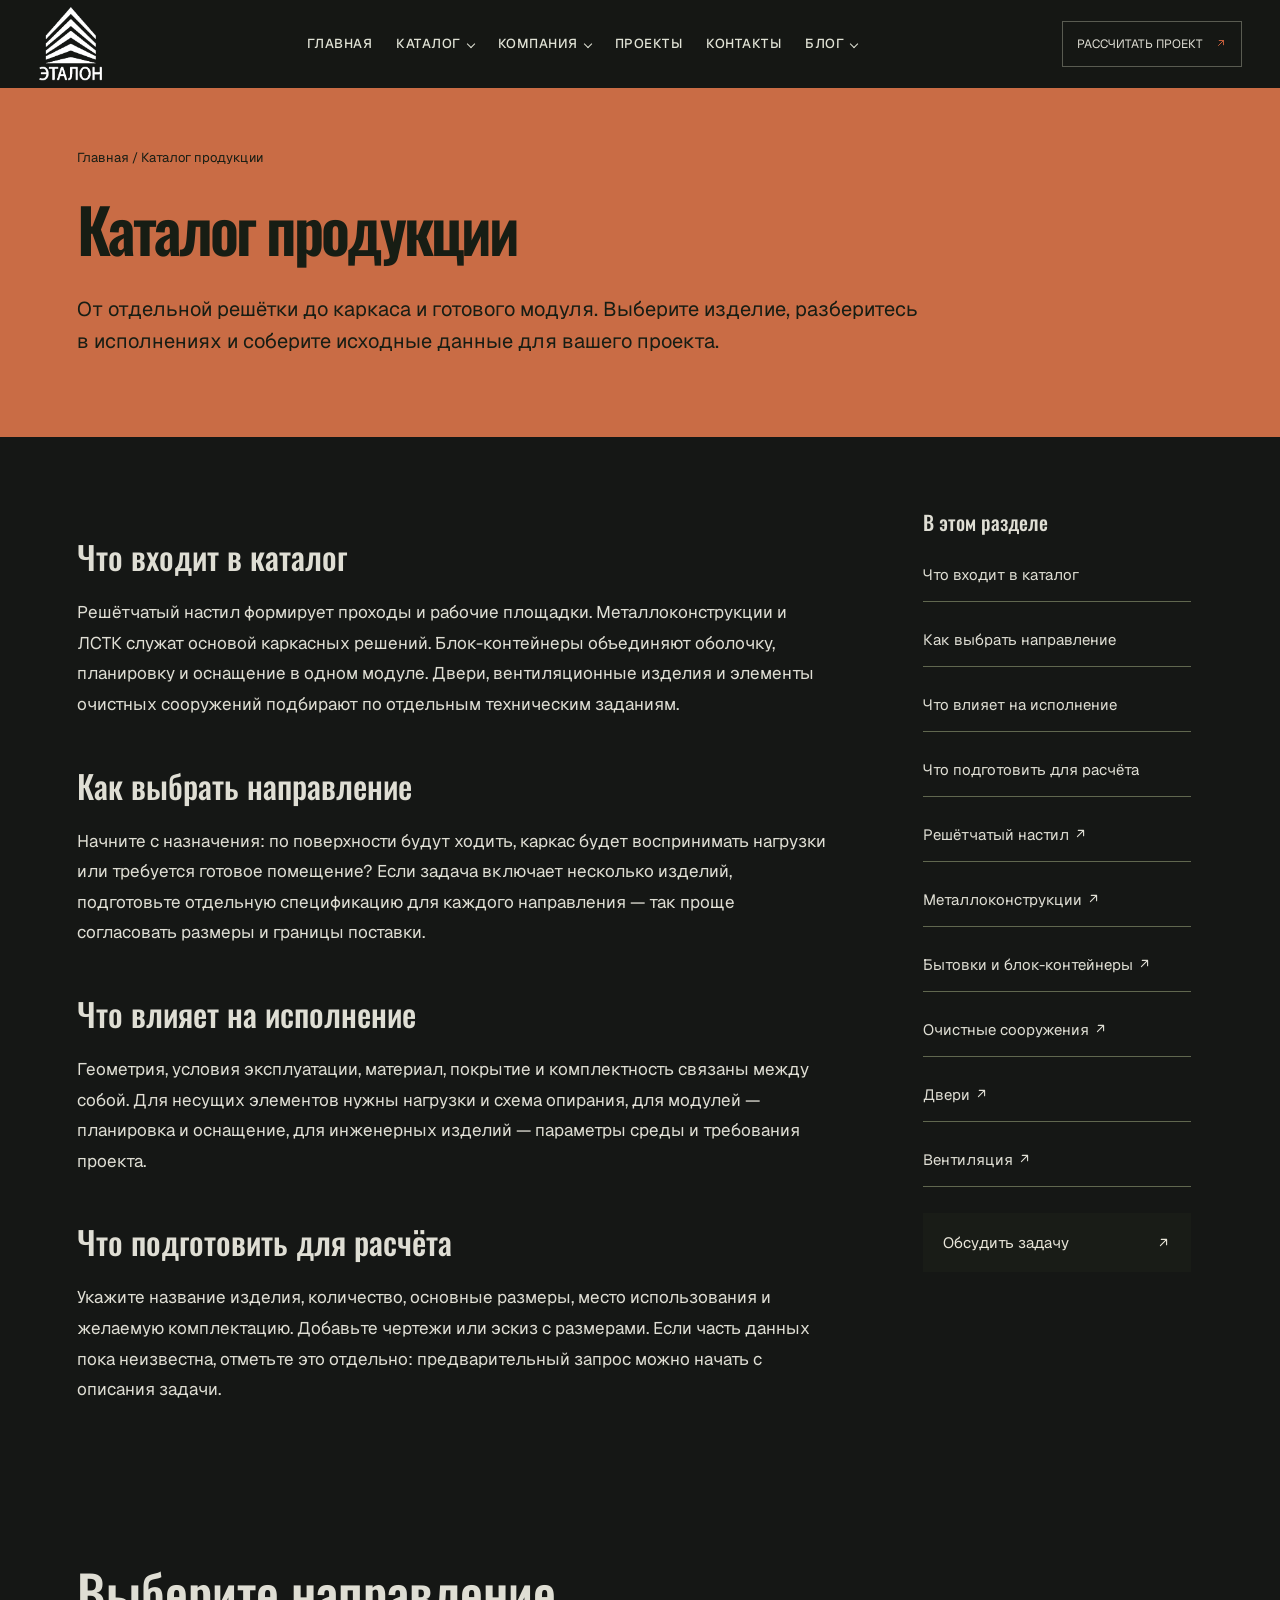
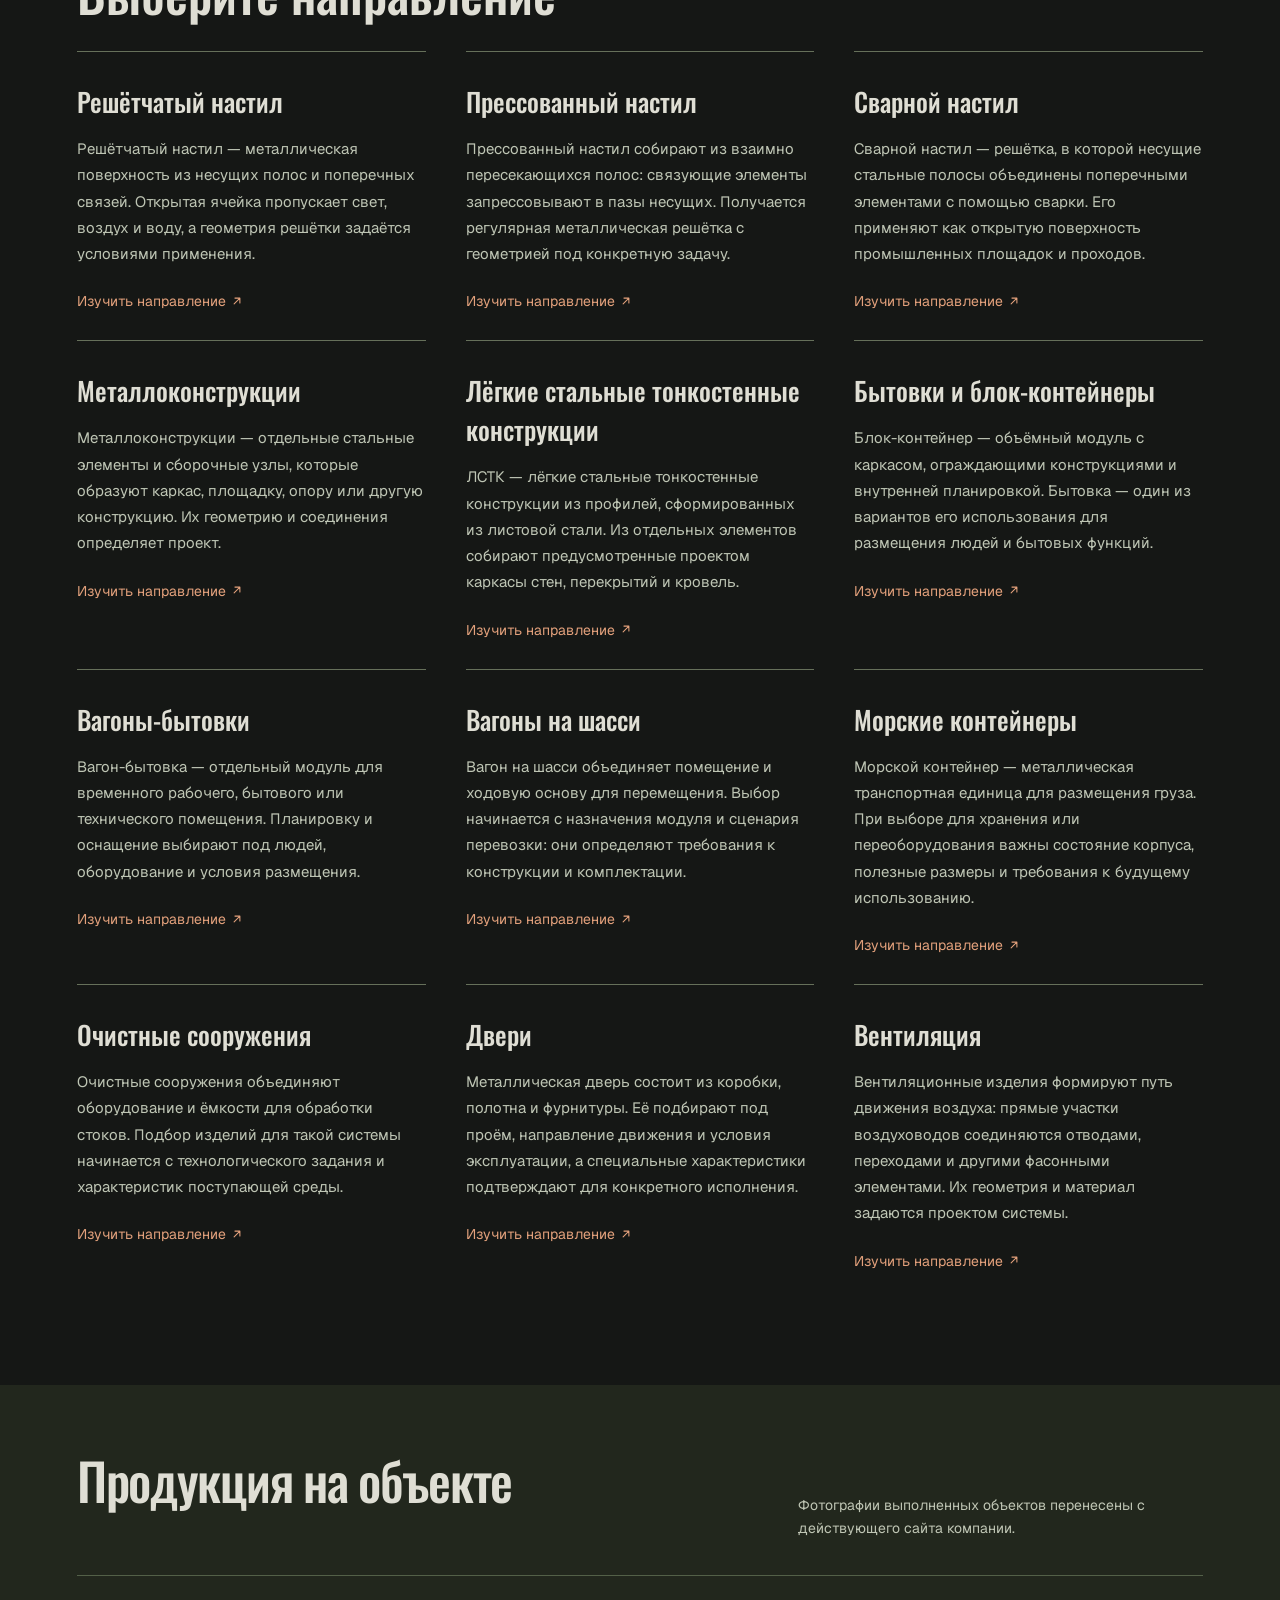
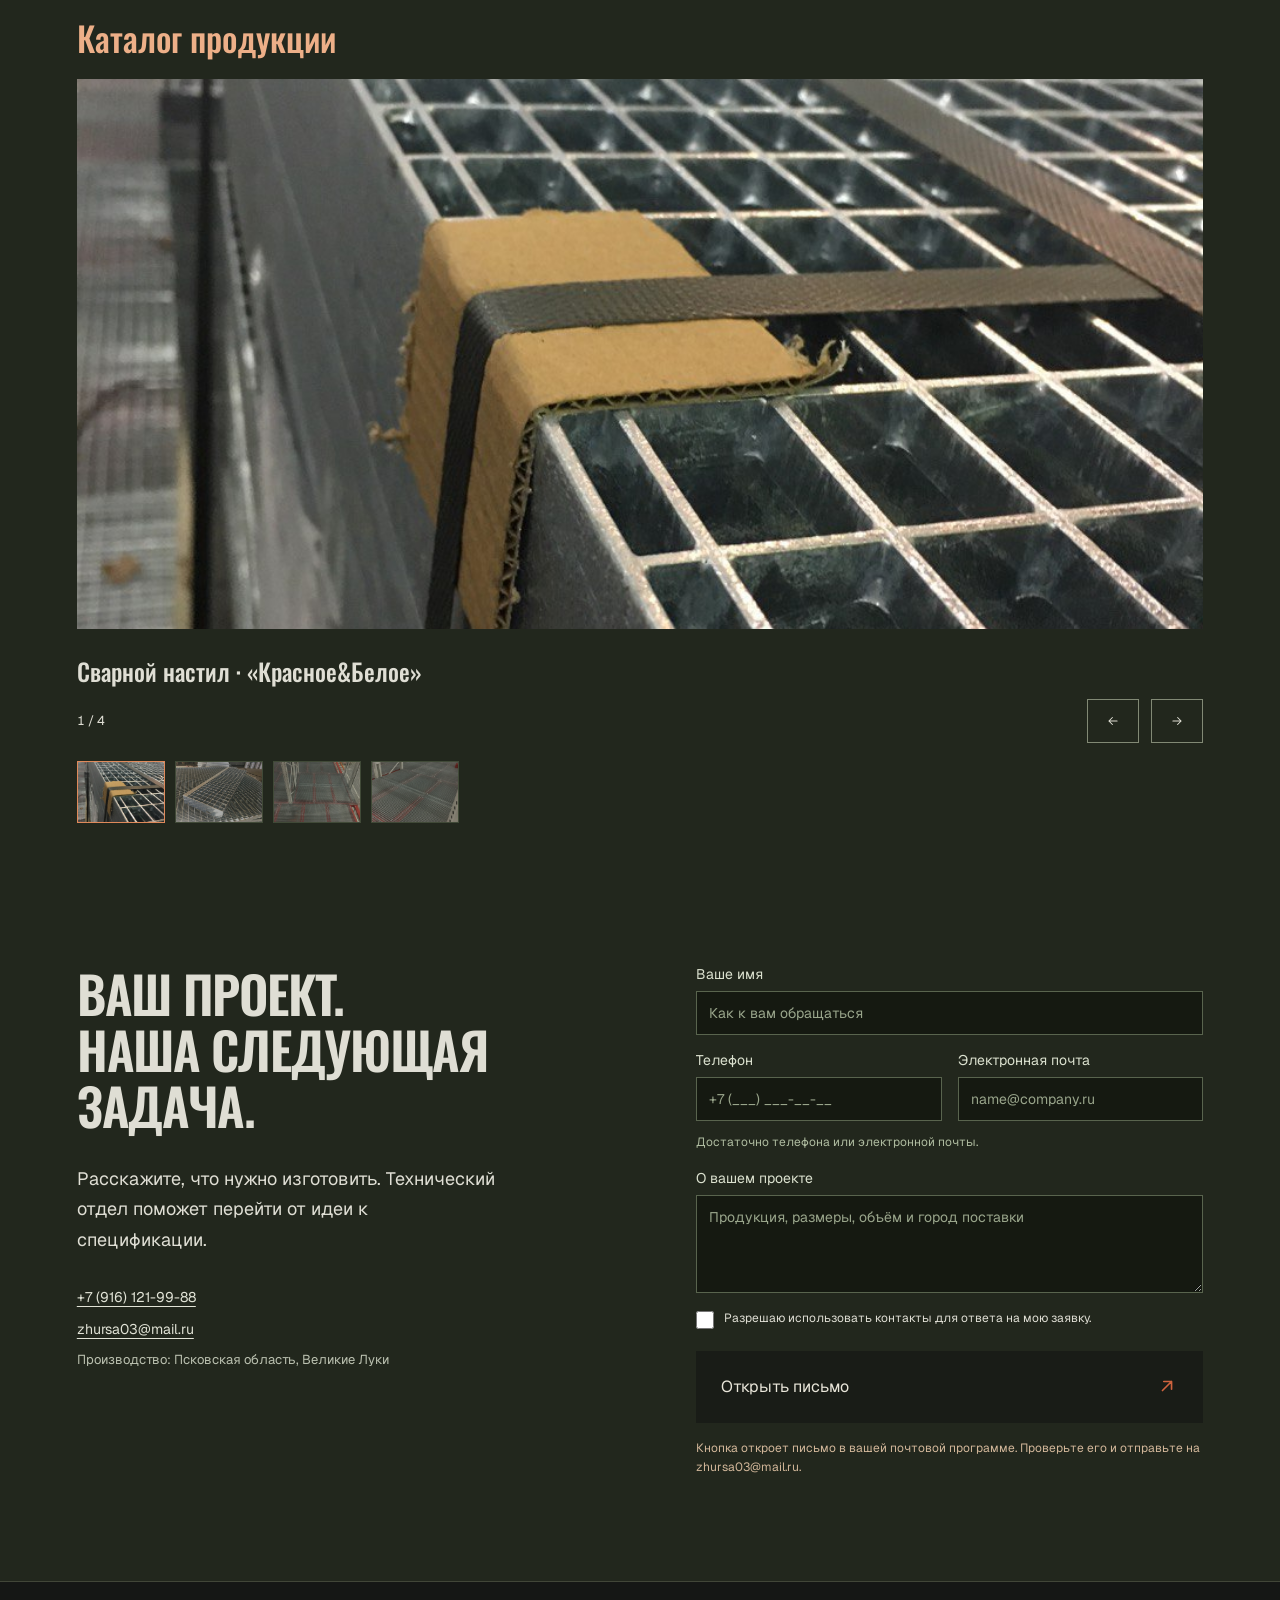
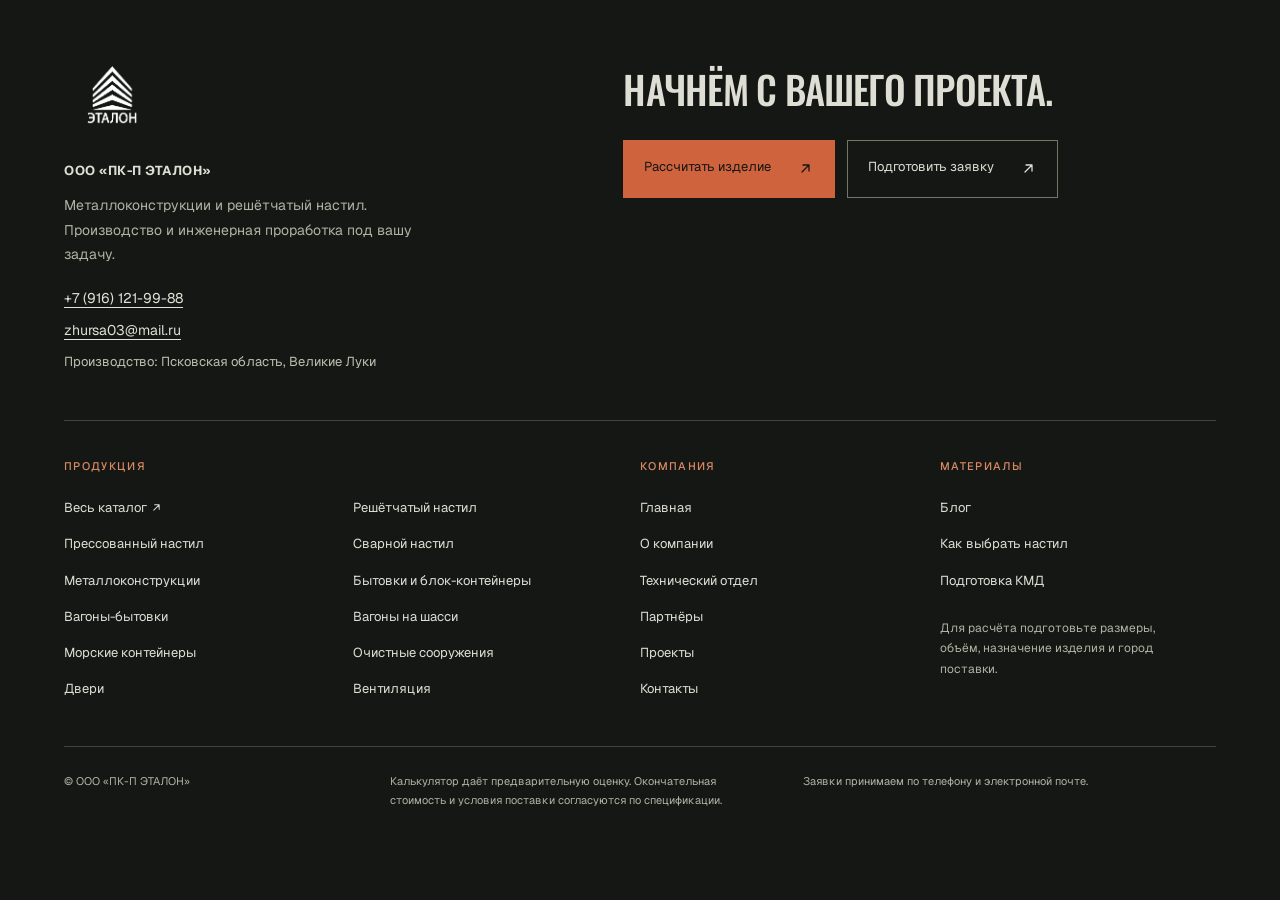
==== commit 8e1de159: "fix: finalize gallery zoom navigation hover and contact email" ====
--- a/page.html
+++ b/page.html
@@ -5,11 +5,11 @@
 <details class="nav-dropdown"><summary>КОМПАНИЯ</summary><div><a href="page.html?slug=company">О компании</a><a href="page.html?slug=engineering">Технический отдел</a><a href="page.html?slug=partners">Партнёры</a></div></details>
 <a href="page.html?slug=projects">ПРОЕКТЫ</a><a href="page.html?slug=contacts">КОНТАКТЫ</a>
 <details class="nav-dropdown"><summary>БЛОГ</summary><div><a href="page.html?slug=blog">Все материалы</a><a href="page.html?slug=article-grating">Выбор настила</a><a href="page.html?slug=article-kmd">Подготовка КМД</a></div></details></nav>
-<a class="header-calc" href="./#calculator">РАССЧИТАТЬ ПРОЕКТ <span>↗</span></a><button class="menu-toggle" aria-label="Открыть меню" aria-expanded="false" aria-controls="site-nav"><span></span><span></span></button></header><main><section class="page-intro"><a href="./">Главная</a><span> / </span><span id="breadcrumb"></span><h1 id="page-title"></h1><p id="page-lead"></p></section><section class="page-content" id="page-content"><div id="page-body"></div><aside id="page-aside"></aside></section><section class="partners-section" id="page-partners" hidden><h2>Наши партнёры</h2><div class="partners-grid" data-partners></div></section><section class="contact-section" id="request"><div class="contact-intro"><h2>ВАШ ПРОЕКТ.<br>НАША СЛЕДУЮЩАЯ<br>ЗАДАЧА.</h2><p>Расскажите, что нужно изготовить. Технический отдел поможет перейти от идеи к спецификации.</p><div class="published-contacts"><a href="tel:+79161219988">+7 (916) 121-99-88</a><a href="mailto:sales@etalonorg.ru">sales@etalonorg.ru</a><span>Производство: Псковская область, Великие Луки</span></div><div class="contact-selection">Текущий расчёт: <strong id="contact-product">Индивидуальный запрос</strong><button id="footer-order" type="button">Посмотреть параметры ↗</button></div></div>
-<form data-contact-form><label class="lead-field">Ваше имя<input name="name" required minlength="2" maxlength="80" autocomplete="name" placeholder="Как к вам обращаться"></label><div class="lead-contact"><label class="lead-field">Телефон<input name="phone" type="tel" maxlength="30" autocomplete="tel" placeholder="+7 (___) ___-__-__"></label><label class="lead-field">Электронная почта<input name="email" type="email" maxlength="120" autocomplete="email" placeholder="name@company.ru"></label></div><p class="contact-help">Достаточно телефона или электронной почты.</p><label class="lead-field">О вашем проекте<textarea name="comment" maxlength="2000" rows="4" placeholder="Продукция, размеры, объём и город поставки"></textarea></label><label class="consent"><input type="checkbox" name="consent" required><span>Разрешаю использовать контакты для ответа на мою заявку.</span></label><button class="primary" type="submit">Открыть письмо <span>↗</span></button><p class="demo-form-note">Кнопка откроет письмо в вашей почтовой программе. Проверьте его и отправьте на sales@etalonorg.ru.</p><p class="contact-status" role="status"></p></form></section></main><footer class="site-footer">
+<a class="header-calc" href="./#products">РАССЧИТАТЬ ПРОЕКТ <span>↗</span></a><button class="menu-toggle" aria-label="Открыть меню" aria-expanded="false" aria-controls="site-nav"><span></span><span></span></button></header><main><section class="page-intro"><a href="./">Главная</a><span> / </span><span id="breadcrumb"></span><h1 id="page-title"></h1><p id="page-lead"></p></section><section class="page-content" id="page-content"><div id="page-body"></div><aside id="page-aside"></aside></section><section class="partners-section" id="page-partners" hidden><h2>Наши партнёры</h2><div class="partners-grid" data-partners></div></section><section class="contact-section" id="request"><div class="contact-intro"><h2>ВАШ ПРОЕКТ.<br>НАША СЛЕДУЮЩАЯ<br>ЗАДАЧА.</h2><p>Расскажите, что нужно изготовить. Технический отдел поможет перейти от идеи к спецификации.</p><div class="published-contacts"><a href="tel:+79161219988">+7 (916) 121-99-88</a><a href="mailto:zhursa03@mail.ru">zhursa03@mail.ru</a><span>Производство: Псковская область, Великие Луки</span></div><div class="contact-selection">Текущий расчёт: <strong id="contact-product">Индивидуальный запрос</strong><button id="footer-order" type="button">Посмотреть параметры ↗</button></div></div>
+<form data-contact-form><label class="lead-field">Ваше имя<input name="name" required minlength="2" maxlength="80" autocomplete="name" placeholder="Как к вам обращаться"></label><div class="lead-contact"><label class="lead-field">Телефон<input name="phone" type="tel" maxlength="30" autocomplete="tel" placeholder="+7 (___) ___-__-__"></label><label class="lead-field">Электронная почта<input name="email" type="email" maxlength="120" autocomplete="email" placeholder="name@company.ru"></label></div><p class="contact-help">Достаточно телефона или электронной почты.</p><label class="lead-field">О вашем проекте<textarea name="comment" maxlength="2000" rows="4" placeholder="Продукция, размеры, объём и город поставки"></textarea></label><label class="consent"><input type="checkbox" name="consent" required><span>Разрешаю использовать контакты для ответа на мою заявку.</span></label><button class="primary" type="submit">Открыть письмо <span>↗</span></button><p class="demo-form-note">Кнопка откроет письмо в вашей почтовой программе. Проверьте его и отправьте на zhursa03@mail.ru.</p><p class="contact-status" role="status"></p></form></section></main><footer class="site-footer">
   <div class="footer-top">
-    <div class="footer-identity"><a href="./" class="footer-logo" aria-label="Эталон — на главную"><img src="assets/etalon-logo-white.png" alt="ЭТАЛОН" width="96" height="96" loading="lazy"></a><strong>ООО «ПК-П ЭТАЛОН»</strong><p>Металлоконструкции и решётчатый настил.<br>Производство и инженерная проработка под вашу задачу.</p><div class="published-contacts"><a href="tel:+79161219988">+7 (916) 121-99-88</a><a href="mailto:sales@etalonorg.ru">sales@etalonorg.ru</a><span>Производство: Псковская область, Великие Луки</span></div></div>
-    <div class="footer-project"><h2>НАЧНЁМ С ВАШЕГО ПРОЕКТА.</h2><div class="footer-actions"><a href="./#calculator">Рассчитать изделие <span aria-hidden="true">↗</span></a><a href="#request">Подготовить заявку <span aria-hidden="true">↗</span></a></div></div>
+    <div class="footer-identity"><a href="./" class="footer-logo" aria-label="Эталон — на главную"><img src="assets/etalon-logo-white.png" alt="ЭТАЛОН" width="96" height="96" loading="lazy"></a><strong>ООО «ПК-П ЭТАЛОН»</strong><p>Металлоконструкции и решётчатый настил.<br>Производство и инженерная проработка под вашу задачу.</p><div class="published-contacts"><a href="tel:+79161219988">+7 (916) 121-99-88</a><a href="mailto:zhursa03@mail.ru">zhursa03@mail.ru</a><span>Производство: Псковская область, Великие Луки</span></div></div>
+    <div class="footer-project"><h2>НАЧНЁМ С ВАШЕГО ПРОЕКТА.</h2><div class="footer-actions"><a href="./#products">Рассчитать изделие <span aria-hidden="true">↗</span></a><a href="#request">Подготовить заявку <span aria-hidden="true">↗</span></a></div></div>
   </div>
   <div class="footer-directory">
     <nav class="footer-nav footer-catalog" aria-label="Продукция в подвале"><h3>Продукция</h3><ul><li><a href="page.html?slug=catalog">Весь каталог ↗</a></li><li><a href="page.html?slug=grating">Решётчатый настил</a></li><li><a href="page.html?slug=pressed">Прессованный настил</a></li><li><a href="page.html?slug=welded">Сварной настил</a></li><li><a href="page.html?slug=structures">Металлоконструкции</a></li><li><a href="page.html?slug=cabins">Бытовки и блок-контейнеры</a></li><li><a href="page.html?slug=site-cabins">Вагоны-бытовки</a></li><li><a href="page.html?slug=chassis-cabins">Вагоны на шасси</a></li><li><a href="page.html?slug=sea-containers">Морские контейнеры</a></li><li><a href="page.html?slug=treatment">Очистные сооружения</a></li><li><a href="page.html?slug=doors">Двери</a></li><li><a href="page.html?slug=ventilation">Вентиляция</a></li></ul></nav>
--- a/css/site.css
+++ b/css/site.css
@@ -52,6 +52,14 @@
 .layer[data-product="frame"]{transform-origin:50% 36%}
 .layer:nth-child(3){transform-origin:50% 60%}
 .layer[data-product="frame"].selected{transform:translateX(-9px) translateY(-5px) scale(1.035)}
+@media(min-width:701px){
+ .hero .layer:hover{filter:brightness(1.18);z-index:3}
+ .hero .layer[data-product="grating"]:hover{transform:translateY(-5px) scale(1.035)}
+ .hero .layer[data-product="frame"]:hover{transform:translateX(-9px) translateY(-5px) scale(1.035)}
+ .hero .layer[data-product="cabin"]:hover{transform:translateY(-5px) scale(1.035)}
+ .hero .layer[data-product="water"]:hover{transform:translateY(-5px) scale(1.035)}
+ .hero .model-labels button:hover{color:var(--paper);background:#2d3528}
+}
 @media(prefers-reduced-motion:reduce){html{scroll-behavior:auto}}
 .header .header-calc{color:#dfded4}
 /* Nested catalogue and explicit contrast on every header surface. */
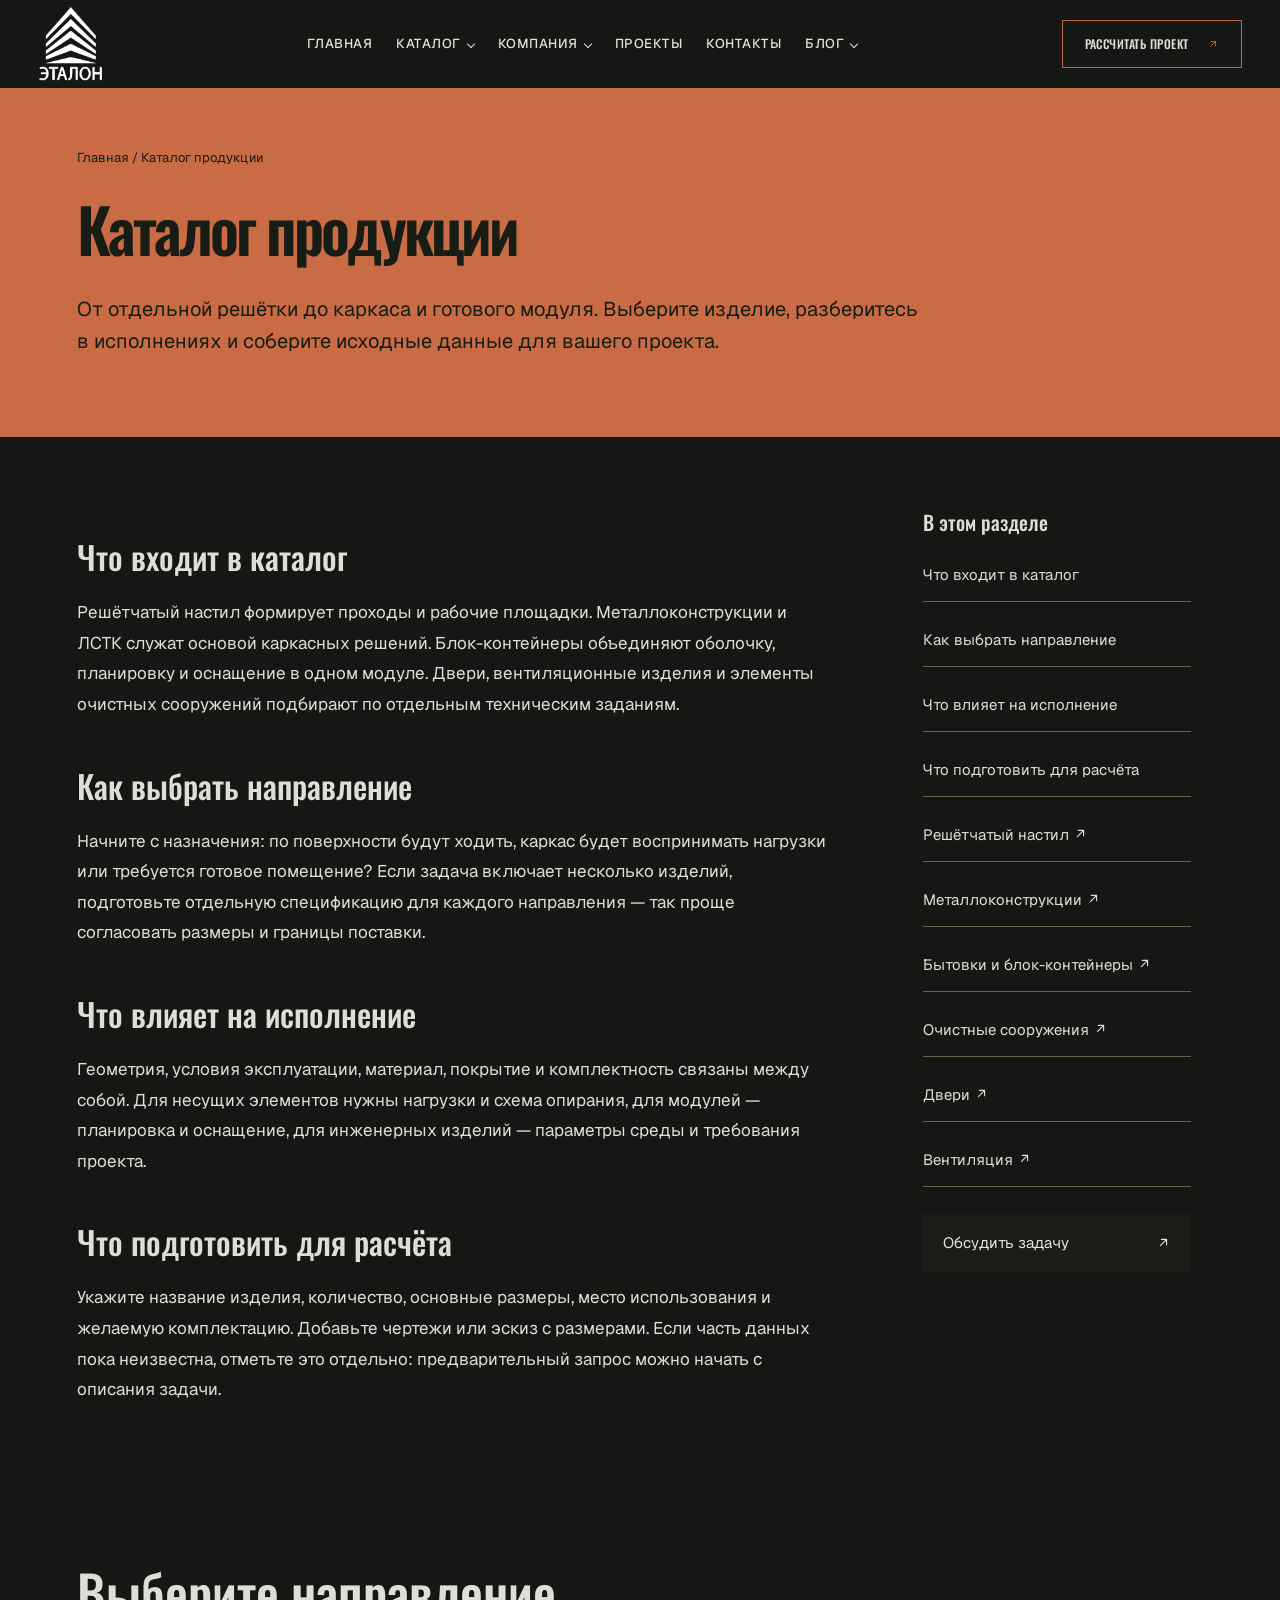
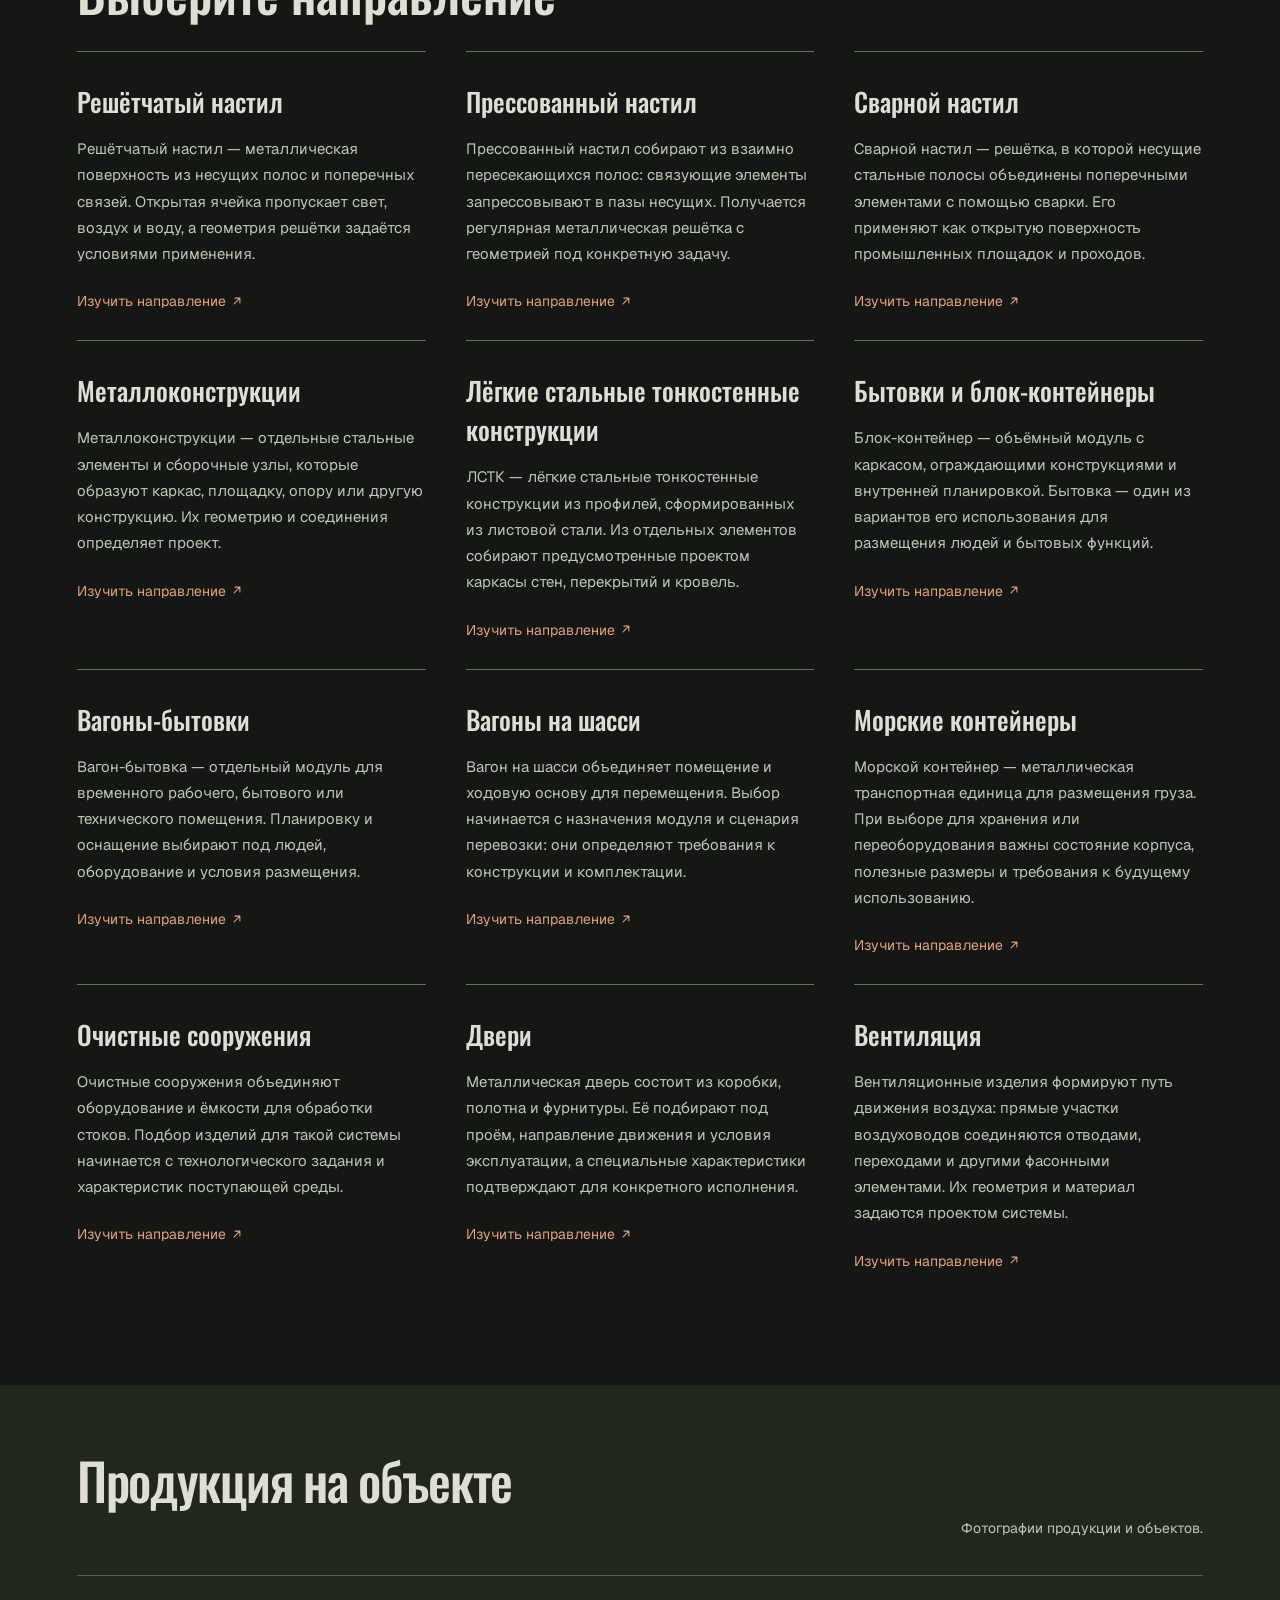
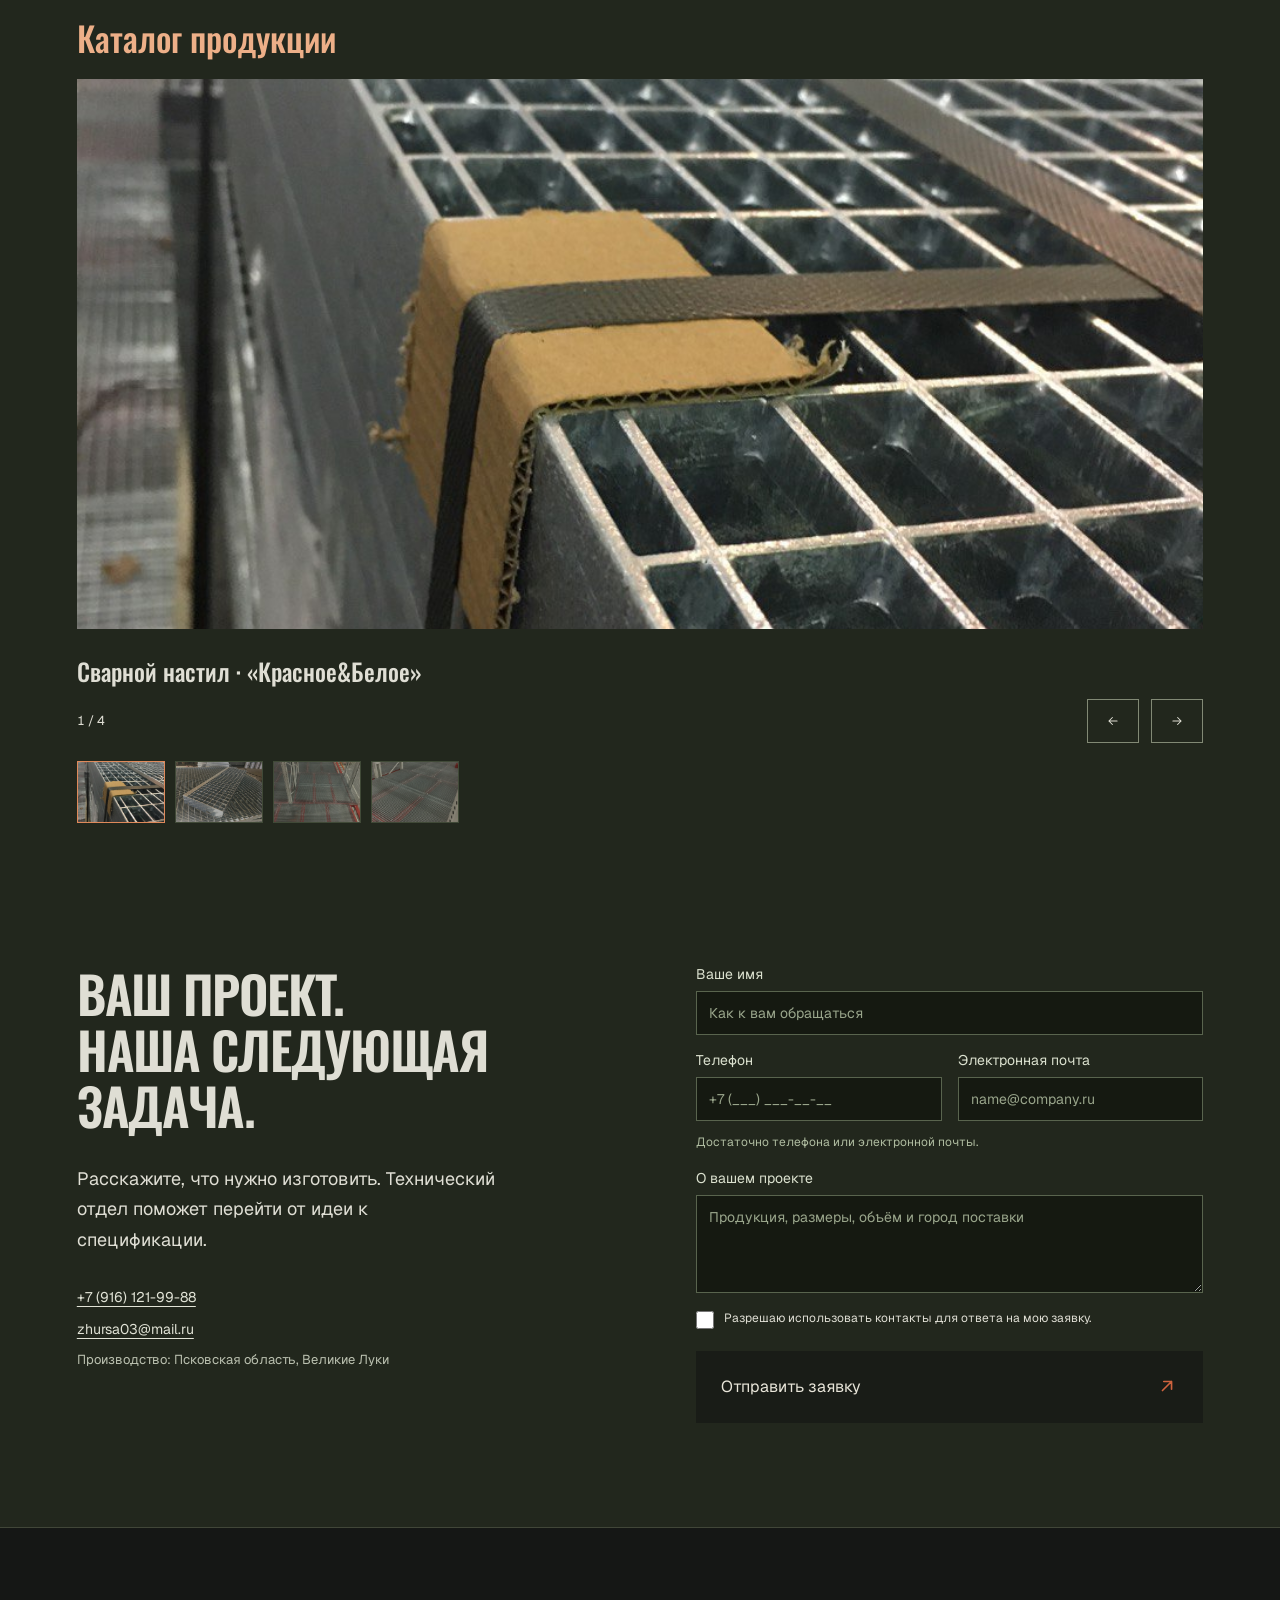
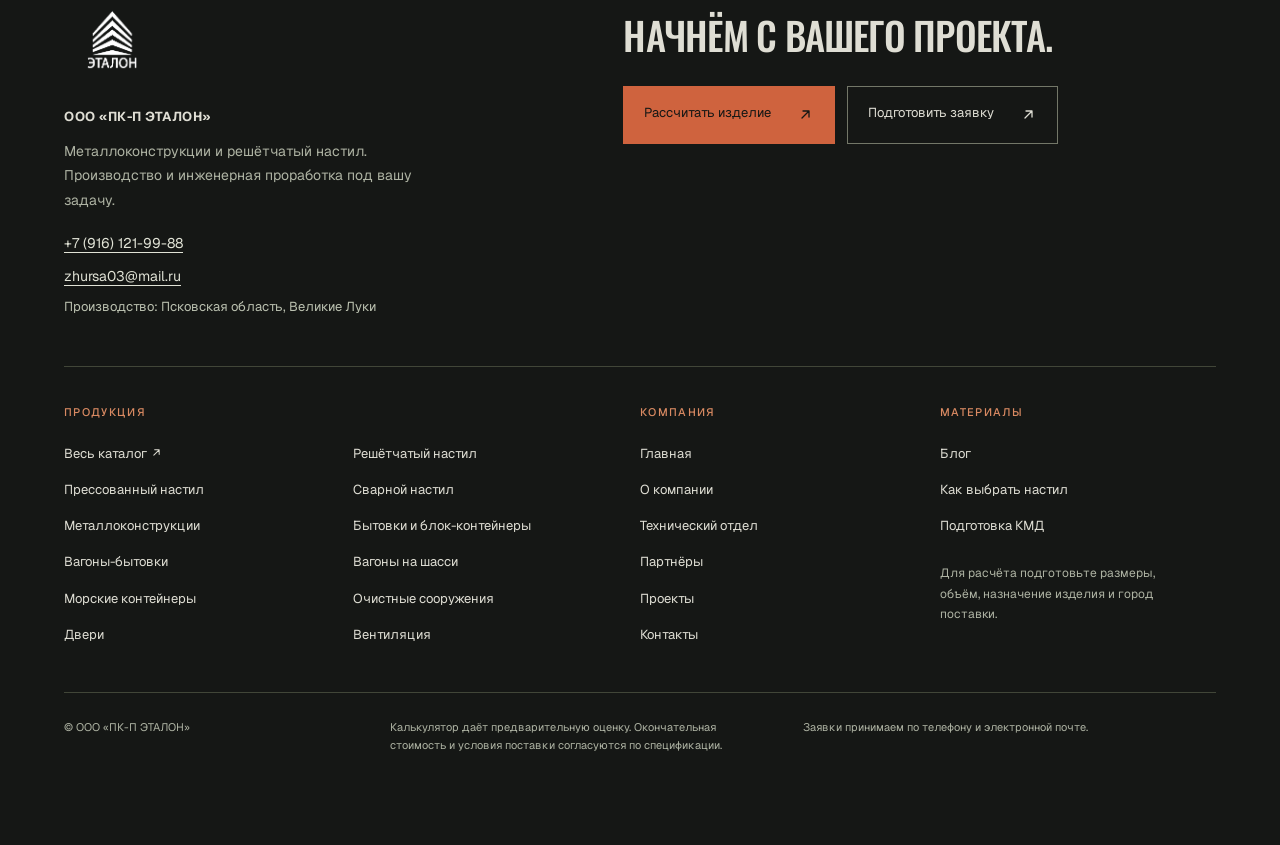
==== commit 9f54409c: "fix: improve galleries and enable direct email enquiries" ====
--- a/page.html
+++ b/page.html
@@ -1,4 +1,4 @@
-<!doctype html><html lang="ru"><head><meta charset="utf-8"><meta name="viewport" content="width=device-width, initial-scale=1, viewport-fit=cover"><title>ЭТАЛОН</title><link rel="icon" href="assets/etalon-logo-blue.png" type="image/png"><link rel="apple-touch-icon" href="assets/etalon-logo-blue.png"><link href="https://fonts.googleapis.com/css2?family=Geist:wght@400;500;600;700&family=Oswald:wght@500;600;700&display=swap" rel="stylesheet"><link rel="stylesheet" href="css/styles.css"><link rel="stylesheet" href="css/screens.css"><link rel="stylesheet" href="css/site.css"><script defer src="js/pages-data.js"></script><script defer src="js/catalog/catalog-content.js"></script><script defer src="js/catalog/container-content.js"></script><script defer src="js/catalog/blog-content.js"></script><script defer src="js/project-archive.js?v=archive-2"></script><script defer src="js/special-galleries.js?v=special-1"></script><script defer src="js/page-media.js?v=real-photos-3"></script><script defer src="js/page.js?v=special-galleries-1"></script><script defer src="js/site.js?v=real-photos-1"></script><link rel="stylesheet" href="css/footer.css?v=top-popup-1"><link rel="stylesheet" href="css/inner-pages.css?v=photo-controls-1"></head><body class="inner-page"><a class="skip" href="#page-content">К содержанию</a><header class="header">
+<!doctype html><html lang="ru"><head><meta charset="utf-8"><meta name="viewport" content="width=device-width, initial-scale=1, viewport-fit=cover"><title>ЭТАЛОН</title><link rel="icon" href="assets/etalon-logo-blue.png" type="image/png"><link rel="apple-touch-icon" href="assets/etalon-logo-blue.png"><link href="https://fonts.googleapis.com/css2?family=Geist:wght@400;500;600;700&family=Oswald:wght@500;600;700&display=swap" rel="stylesheet"><link rel="stylesheet" href="css/styles.css"><link rel="stylesheet" href="css/screens.css"><link rel="stylesheet" href="css/site.css?v=gallery-nav-7"><script defer src="js/pages-data.js"></script><script defer src="js/catalog/catalog-content.js"></script><script defer src="js/catalog/container-content.js"></script><script defer src="js/catalog/blog-content.js"></script><script defer src="js/project-archive.js?v=archive-2"></script><script defer src="js/special-galleries.js?v=special-1"></script><script defer src="js/page-media.js?v=real-photos-3"></script><script defer src="js/page.js?v=gallery-nav-7"></script><script defer src="js/enquiry.js?v=enquiry-2"></script><script defer src="js/site.js?v=enquiry-2"></script><link rel="stylesheet" href="css/footer.css?v=top-popup-1"><link rel="stylesheet" href="css/inner-pages.css?v=gallery-nav-7"></head><body class="inner-page"><a class="skip" href="#page-content">К содержанию</a><header class="header">
 <a class="brand" href="./" aria-label="Эталон — на главную"><span class="brand-logo"><img src="assets/etalon-logo-white.png" alt="ЭТАЛОН"></span></a>
 <nav id="site-nav" aria-label="Главная навигация"><a href="./">ГЛАВНАЯ</a>
 <details class="nav-dropdown"><summary>КАТАЛОГ</summary><div class="catalog-menu"><a href="page.html?slug=catalog">Вся продукция</a><details class="nav-submenu"><summary>Решётчатый настил</summary><div><a href="page.html?slug=grating">О решётчатом настиле</a><a href="page.html?slug=pressed">Прессованный настил</a><a href="page.html?slug=welded">Сварной настил</a></div></details><a href="page.html?slug=structures">Металлоконструкции</a><details class="nav-submenu"><summary>Блок-контейнеры</summary><div><a href="page.html?slug=cabins">О блок-контейнерах</a><a href="page.html?slug=site-cabins">Вагоны-бытовки</a><a href="page.html?slug=chassis-cabins">Вагоны на шасси</a><a href="page.html?slug=sea-containers">Морские контейнеры</a></div></details><a href="page.html?slug=treatment">Очистные сооружения</a><a href="page.html?slug=doors">Двери</a><a href="page.html?slug=ventilation">Вентиляция</a></div></details>
@@ -6,7 +6,7 @@
 <a href="page.html?slug=projects">ПРОЕКТЫ</a><a href="page.html?slug=contacts">КОНТАКТЫ</a>
 <details class="nav-dropdown"><summary>БЛОГ</summary><div><a href="page.html?slug=blog">Все материалы</a><a href="page.html?slug=article-grating">Выбор настила</a><a href="page.html?slug=article-kmd">Подготовка КМД</a></div></details></nav>
 <a class="header-calc" href="./#products">РАССЧИТАТЬ ПРОЕКТ <span>↗</span></a><button class="menu-toggle" aria-label="Открыть меню" aria-expanded="false" aria-controls="site-nav"><span></span><span></span></button></header><main><section class="page-intro"><a href="./">Главная</a><span> / </span><span id="breadcrumb"></span><h1 id="page-title"></h1><p id="page-lead"></p></section><section class="page-content" id="page-content"><div id="page-body"></div><aside id="page-aside"></aside></section><section class="partners-section" id="page-partners" hidden><h2>Наши партнёры</h2><div class="partners-grid" data-partners></div></section><section class="contact-section" id="request"><div class="contact-intro"><h2>ВАШ ПРОЕКТ.<br>НАША СЛЕДУЮЩАЯ<br>ЗАДАЧА.</h2><p>Расскажите, что нужно изготовить. Технический отдел поможет перейти от идеи к спецификации.</p><div class="published-contacts"><a href="tel:+79161219988">+7 (916) 121-99-88</a><a href="mailto:zhursa03@mail.ru">zhursa03@mail.ru</a><span>Производство: Псковская область, Великие Луки</span></div><div class="contact-selection">Текущий расчёт: <strong id="contact-product">Индивидуальный запрос</strong><button id="footer-order" type="button">Посмотреть параметры ↗</button></div></div>
-<form data-contact-form><label class="lead-field">Ваше имя<input name="name" required minlength="2" maxlength="80" autocomplete="name" placeholder="Как к вам обращаться"></label><div class="lead-contact"><label class="lead-field">Телефон<input name="phone" type="tel" maxlength="30" autocomplete="tel" placeholder="+7 (___) ___-__-__"></label><label class="lead-field">Электронная почта<input name="email" type="email" maxlength="120" autocomplete="email" placeholder="name@company.ru"></label></div><p class="contact-help">Достаточно телефона или электронной почты.</p><label class="lead-field">О вашем проекте<textarea name="comment" maxlength="2000" rows="4" placeholder="Продукция, размеры, объём и город поставки"></textarea></label><label class="consent"><input type="checkbox" name="consent" required><span>Разрешаю использовать контакты для ответа на мою заявку.</span></label><button class="primary" type="submit">Открыть письмо <span>↗</span></button><p class="demo-form-note">Кнопка откроет письмо в вашей почтовой программе. Проверьте его и отправьте на zhursa03@mail.ru.</p><p class="contact-status" role="status"></p></form></section></main><footer class="site-footer">
+<form data-contact-form><label class="lead-field">Ваше имя<input name="name" required minlength="2" maxlength="80" autocomplete="name" placeholder="Как к вам обращаться"></label><div class="lead-contact"><label class="lead-field">Телефон<input name="phone" type="tel" maxlength="30" autocomplete="tel" placeholder="+7 (___) ___-__-__"></label><label class="lead-field">Электронная почта<input name="email" type="email" maxlength="120" autocomplete="email" placeholder="name@company.ru"></label></div><p class="contact-help">Достаточно телефона или электронной почты.</p><label class="lead-field">О вашем проекте<textarea name="comment" maxlength="2000" rows="4" placeholder="Продукция, размеры, объём и город поставки"></textarea></label><label class="consent"><input type="checkbox" name="consent" required><span>Разрешаю использовать контакты для ответа на мою заявку.</span></label><button class="primary" type="submit">Отправить заявку <span>↗</span></button><p class="contact-status" role="status"></p></form></section></main><footer class="site-footer">
   <div class="footer-top">
     <div class="footer-identity"><a href="./" class="footer-logo" aria-label="Эталон — на главную"><img src="assets/etalon-logo-white.png" alt="ЭТАЛОН" width="96" height="96" loading="lazy"></a><strong>ООО «ПК-П ЭТАЛОН»</strong><p>Металлоконструкции и решётчатый настил.<br>Производство и инженерная проработка под вашу задачу.</p><div class="published-contacts"><a href="tel:+79161219988">+7 (916) 121-99-88</a><a href="mailto:zhursa03@mail.ru">zhursa03@mail.ru</a><span>Производство: Псковская область, Великие Луки</span></div></div>
     <div class="footer-project"><h2>НАЧНЁМ С ВАШЕГО ПРОЕКТА.</h2><div class="footer-actions"><a href="./#products">Рассчитать изделие <span aria-hidden="true">↗</span></a><a href="#request">Подготовить заявку <span aria-hidden="true">↗</span></a></div></div>
--- a/css/site.css
+++ b/css/site.css
@@ -1,4 +1,5 @@
 .header{display:flex;justify-content:space-between;gap:24px;padding:0 3%;z-index:100;background:#151714}
+.hero .axis{display:none!important}
 .header .brand{padding:0;gap:18px;flex:none}.brand-logo{display:block;position:relative;width:64px;height:74px;overflow:hidden}.brand-logo img{position:absolute;width:123px;max-width:none;left:-29px;top:-4px}.brand-tagline{font:10px/1.5 Geist,sans-serif;letter-spacing:.5px}.header nav{display:flex;align-items:center;font:500 12px Geist,sans-serif;gap:24px}.header-calc{margin:0;width:auto;min-width:180px;font-size:12px;padding:14px}.nav-dropdown{position:relative}.nav-dropdown summary{cursor:pointer;list-style:none;min-height:44px;display:flex;align-items:center;gap:7px}.nav-dropdown summary:after{content:'';border-right:1px solid;border-bottom:1px solid;width:5px;height:5px;transform:rotate(45deg)}.nav-dropdown>div{position:absolute;top:44px;left:-20px;min-width:245px;padding:12px;background:#23271f;border:1px solid #626754;box-shadow:0 12px 24px #0005;max-height:75svh;overflow:auto}.nav-dropdown>div a{display:block;padding:10px;font:14px/1.4 Geist,sans-serif}.nav-dropdown a:hover{background:#39402f;color:#f0d1b6}.header nav>a{padding-block:14px}
 .wide-heading{display:flex;justify-content:space-between;align-items:end;gap:35px;margin-bottom:36px}.wide-heading h2,.company-section h2,.contact-section h2{font:600 clamp(32px,4vw,68px)/1.1 Oswald,sans-serif;letter-spacing:-.025em;margin:0}.wide-heading p{font-size:16px;line-height:1.6;margin:0;color:#bfc5b4}
 .showcase{padding:100px 4% 60px;background:#11140f}.showcase-stage{height:clamp(460px,66vw,680px);position:relative;overflow:hidden;background:#292b24}.showcase-stage>img{width:100%;height:100%;object-fit:cover}.showcase-copy{position:absolute;inset:0 auto 0 0;width:47%;padding:48px;display:flex;flex-direction:column;justify-content:end;background:linear-gradient(90deg,#10130feb,#10130f88,transparent)}.showcase-copy h3{white-space:pre-line;font:500 clamp(26px,3vw,48px)/1.15 var(--display);margin:20px 0}.showcase-copy p{font-size:17px;line-height:1.6;max-width:35ch}.showcase-copy a{margin-top:20px;text-decoration:underline;text-underline-offset:7px}.visualization-note{position:absolute;bottom:18px;right:22px;font-size:11px;background:#111b;padding:8px;color:#e1e5d9}.showcase-controls{display:flex;justify-content:space-between;border-bottom:1px solid #58604e}.showcase-controls button{font:14px Geist;color:inherit;border:0;background:none;padding:22px;cursor:pointer;min-height:48px}.showcase-controls button[aria-pressed=true]{color:#eca77f;box-shadow:inset 0 -2px #df895a}.showcase-controls button:hover{background:#30372a}
@@ -54,14 +55,19 @@
 .layer[data-product="frame"].selected{transform:translateX(-9px) translateY(-5px) scale(1.035)}
 @media(min-width:701px){
  .hero .layer:hover{filter:brightness(1.18);z-index:3}
- .hero .layer[data-product="grating"]:hover{transform:translateY(-5px) scale(1.035)}
- .hero .layer[data-product="frame"]:hover{transform:translateX(-9px) translateY(-5px) scale(1.035)}
- .hero .layer[data-product="cabin"]:hover{transform:translateY(-5px) scale(1.035)}
- .hero .layer[data-product="water"]:hover{transform:translateY(-5px) scale(1.035)}
- .hero .model-labels button:hover{color:var(--paper);background:#2d3528}
+ .hero .layer[data-product="grating"]:hover{transform:translateY(-5px) scale(1.035)!important}
+ .hero .layer[data-product="frame"]:hover{transform:translateX(-9px) translateY(-5px) scale(1.035)!important}
+ .hero .layer[data-product="cabin"]:hover{transform:translateY(-5px) scale(1.035)!important}
+ .hero .layer[data-product="water"]:hover{transform:translateY(-5px) scale(1.035)!important}
+ .hero .model-labels button:hover{color:var(--paper);background:#2d3528!important}
 }
 @media(prefers-reduced-motion:reduce){html{scroll-behavior:auto}}
-.header .header-calc{color:#dfded4}
+.header .header-calc{color:#dfded4;display:inline-flex;align-items:center;justify-content:center;gap:18px;min-height:48px;font-family:var(--display);font-weight:500;line-height:1.2;letter-spacing:.04em;white-space:nowrap;border:1px solid #ba6a41;border-radius:0}
+.calc-editor .field{display:grid;grid-template-rows:2.8em 54px auto;align-content:start;gap:8px;min-width:0}
+.calc-editor .field>span:first-child{align-self:end;line-height:1.4}
+.calc-editor .field input,.calc-editor .field select{width:100%;height:54px;min-width:0;margin:0;border-radius:0}
+.calc-editor .field-error:empty{display:none}
+@media(max-width:700px){.header .header-calc{min-height:44px;font-size:10px;gap:10px;padding:10px 12px}.calc-editor .field{grid-template-rows:4.2em 54px auto}.calc-editor .field input,.calc-editor .field select{font-size:16px;padding-inline:10px}}
 /* Nested catalogue and explicit contrast on every header surface. */
 .header #site-nav,.header #site-nav a,.header #site-nav summary{color:#e1e3d6}
 .header #site-nav>a,.header #site-nav>details>summary{font-size:13px;line-height:1.5}
@@ -116,3 +122,5 @@
  .home-page main>.contact-section{align-content:center}
  .home-page main>.partners-section{min-height:0;justify-content:flex-start;padding-block:32px}
 }
+
+@media(max-width:700px){.partner-crop img{filter:none}}
--- a/css/inner-pages.css
+++ b/css/inner-pages.css
@@ -20,10 +20,13 @@
 @media(max-width:700px){.gallery-thumbnails button{flex-basis:76px;width:76px;height:54px}}
 .photo-open{overflow:hidden}
 .photo-preview[open]{display:flex;flex-direction:column;width:min(1360px,96vw);height:94dvh;max-height:94dvh;margin:auto;color:var(--paper)}
-.photo-preview-top{flex:none}.photo-preview-stage{flex:1;min-height:0;width:100%;height:auto}
-.photo-preview img{transition:none;touch-action:none;-webkit-user-drag:none}
+.photo-preview-top{flex:none}.photo-preview-stage{position:relative;flex:1;min-height:0;min-width:0;width:100%;height:auto;overflow:hidden;display:flex;align-items:center;justify-content:center;padding:0;overscroll-behavior:contain}
+.photo-preview img{transition:none;touch-action:none;-webkit-user-drag:none;object-fit:contain;object-position:center;width:auto;min-width:0;height:auto;max-width:none;max-height:none;flex:0 0 auto}
 .photo-preview-stage.is-dragging{cursor:grabbing}
 .photo-preview-hint{flex:none;margin:0;padding:10px 16px;font-size:12px;line-height:1.5;color:var(--paper);border-top:1px solid var(--line)}
 .photo-preview-tools button,.photo-preview .close-dialog{min-width:44px;min-height:44px}
 .photo-preview-tools button:disabled{opacity:.4;cursor:default}
 @media(max-width:700px){.photo-preview[open]{width:100%;max-width:100%;height:100dvh;max-height:100dvh;border:0}.photo-preview-top{height:auto;min-height:100px;display:grid;grid-template-columns:1fr auto;padding:8px 12px;gap:8px}.photo-preview-label{grid-column:1/-1;max-width:100%}.photo-preview-tools{justify-self:start}.photo-preview .close-dialog{position:static}.photo-preview-hint{padding-bottom:max(10px,env(safe-area-inset-bottom))}.project-slider .project-slide h4{font-size:20px}.gallery-thumbnails{overscroll-behavior-x:contain}.contact-direct a{overflow-wrap:anywhere}}
+
+.gallery-thumbnails{scrollbar-width:none}.gallery-thumbnails::-webkit-scrollbar{display:none}
+.photo-preview-nav{display:flex;align-items:center;justify-content:center;gap:24px;flex:none;padding:6px 16px;border-top:1px solid var(--line)}.photo-preview-nav button{width:48px;height:44px;background:transparent;border:1px solid #657254;color:var(--paper);font:20px var(--font)}.photo-preview-nav span{min-width:70px;text-align:center;font-variant-numeric:tabular-nums}.photo-preview-nav button:hover{background:#30372a}
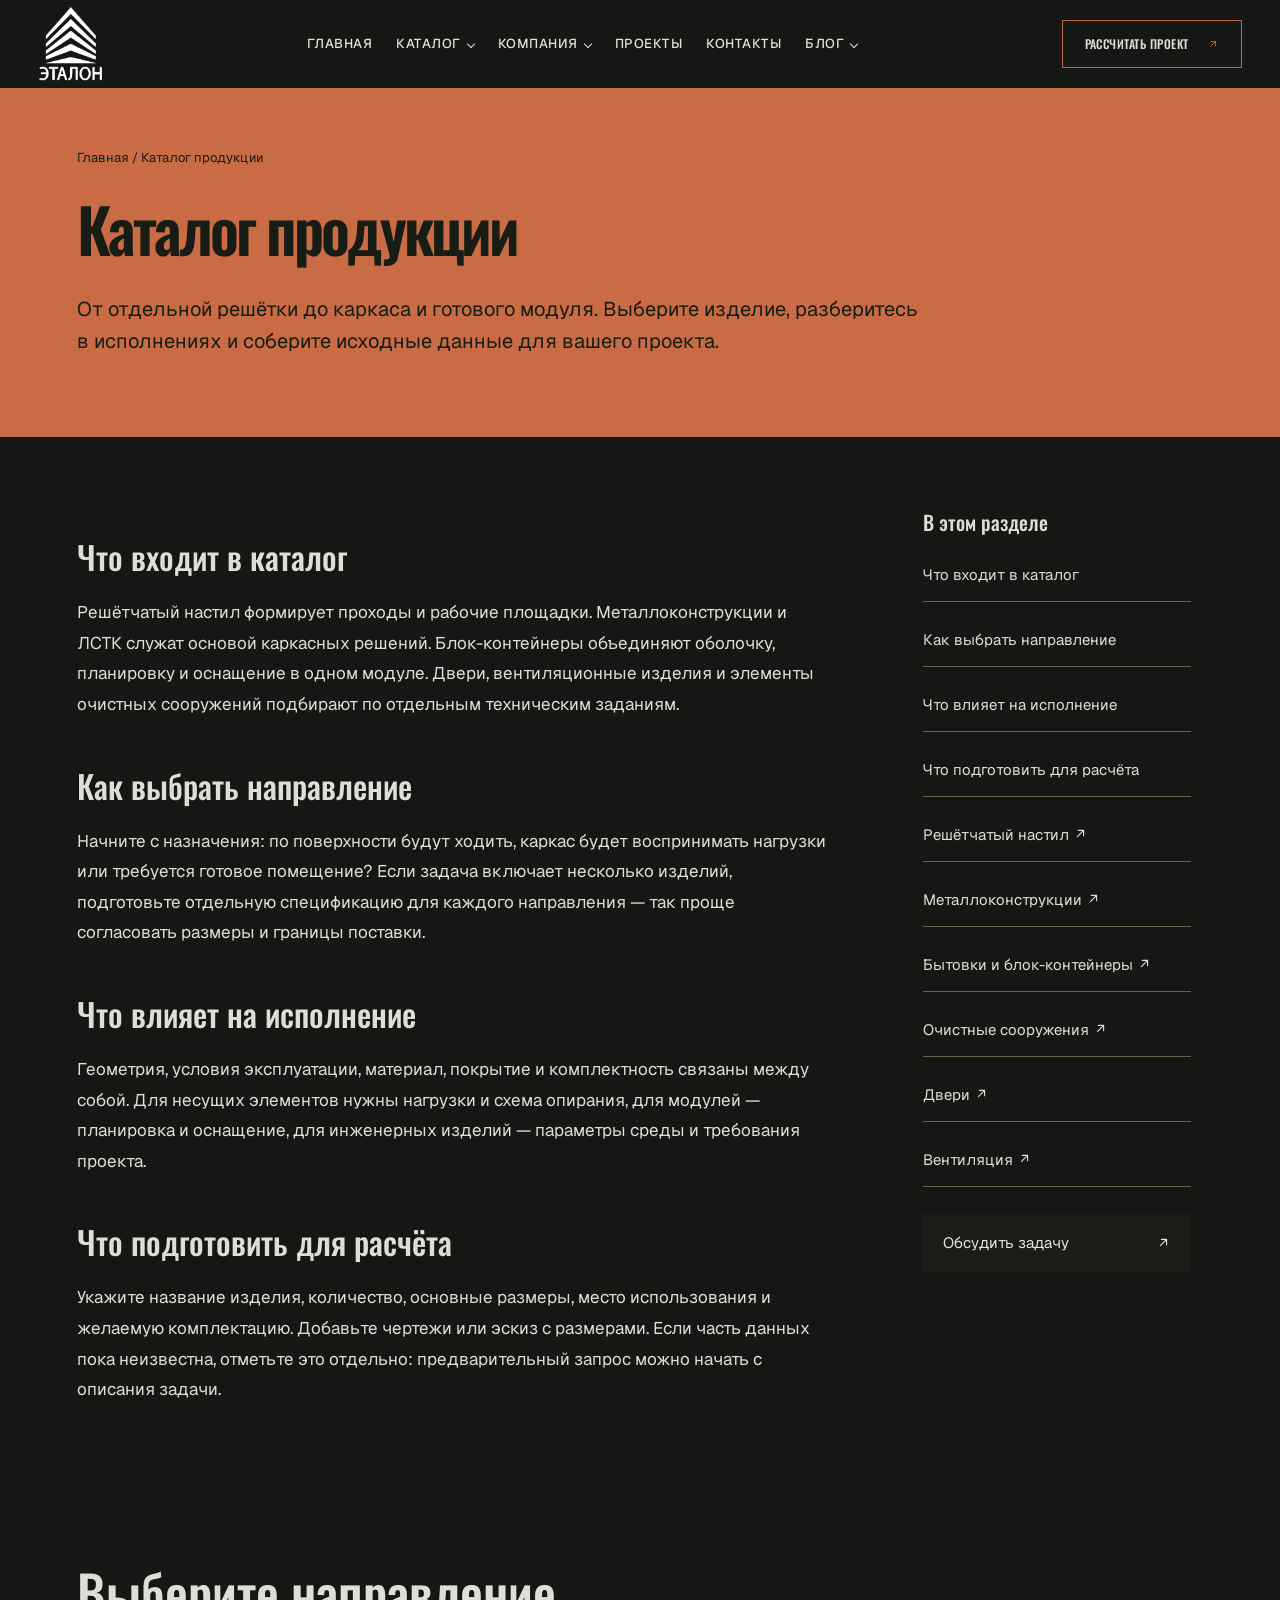
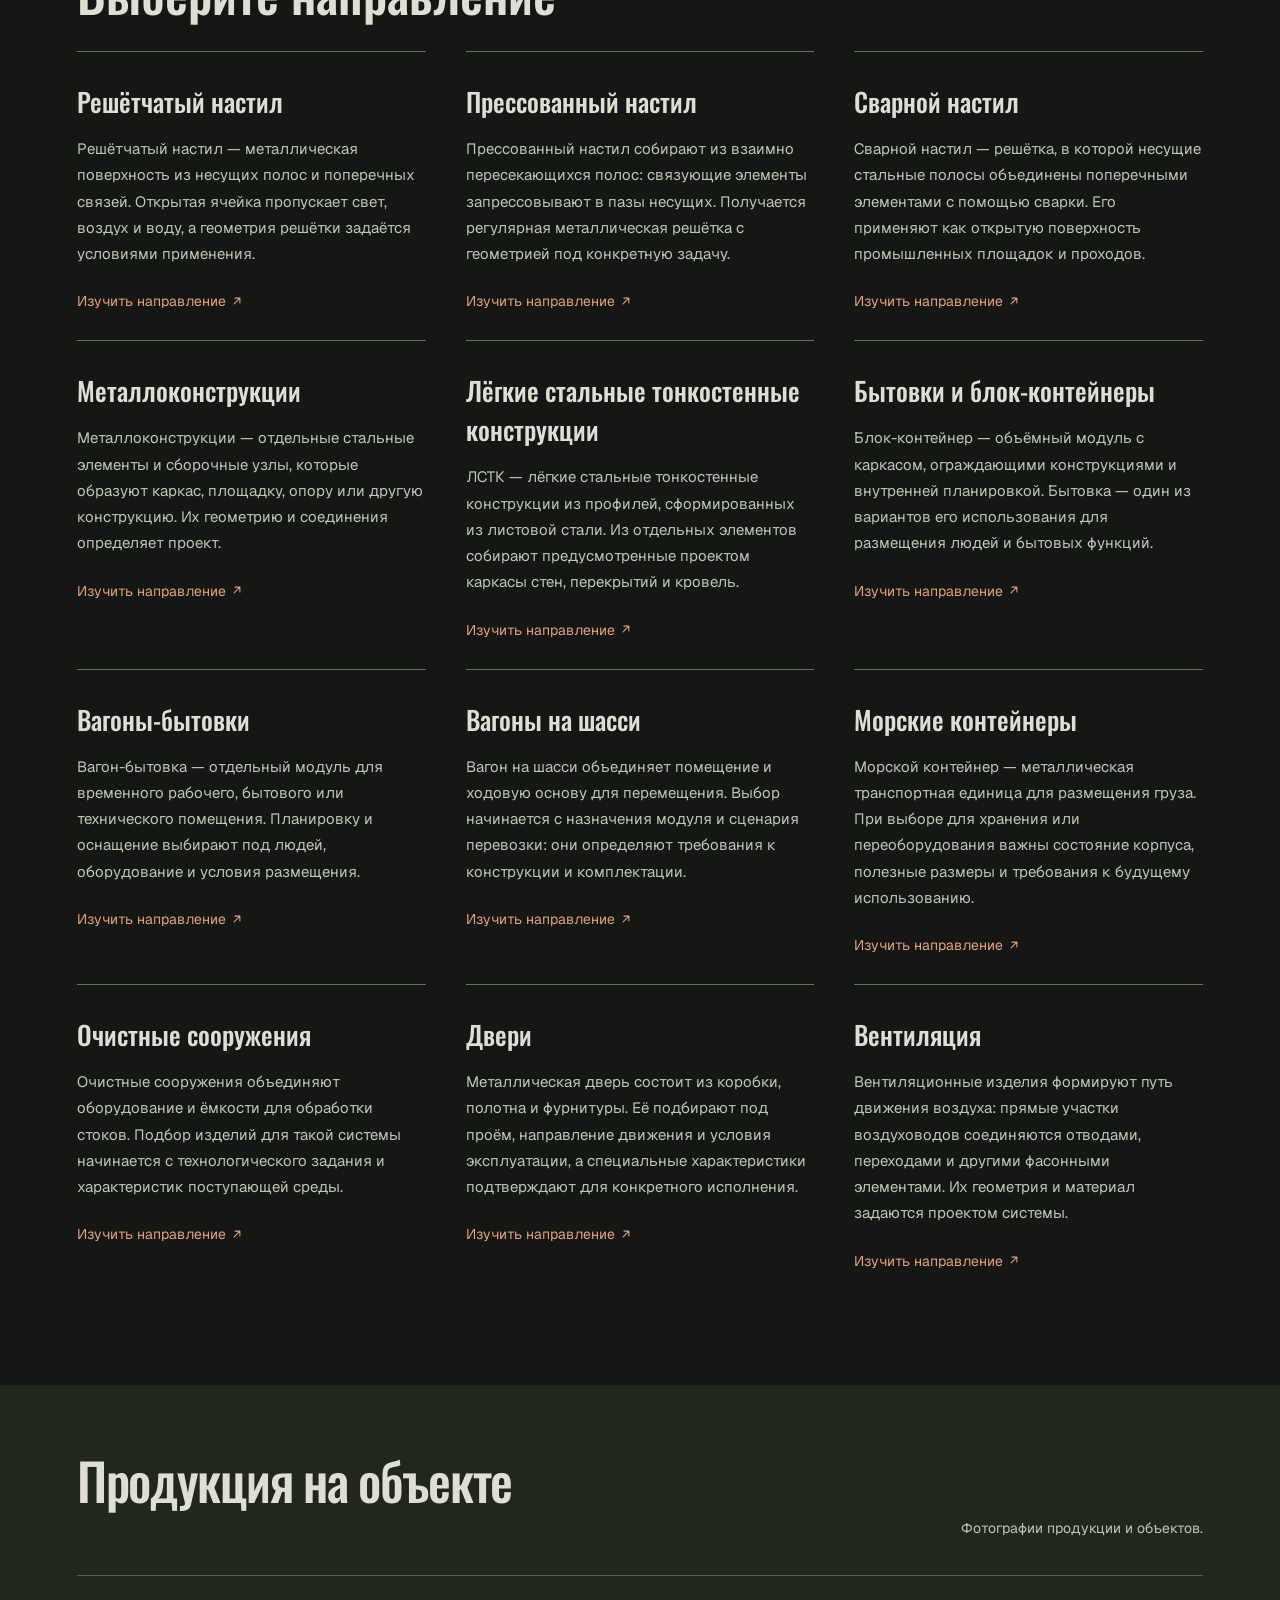
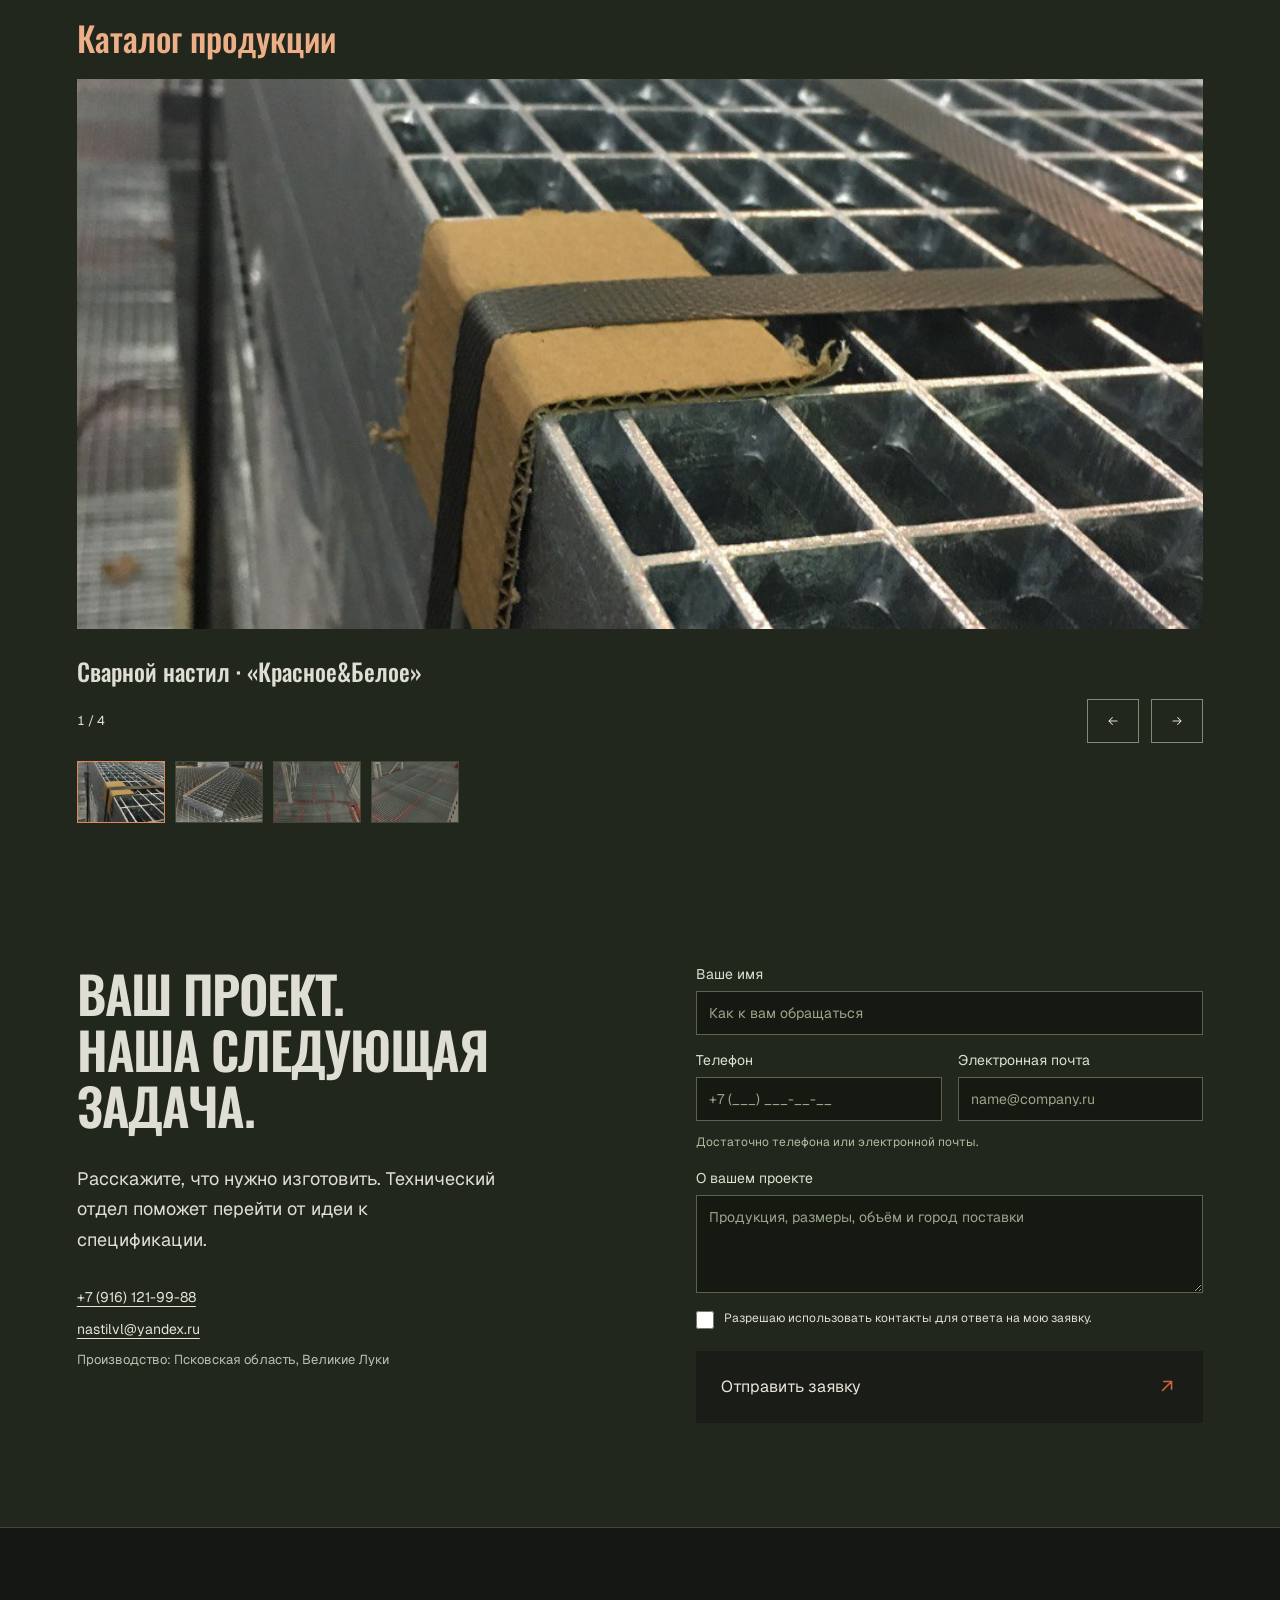
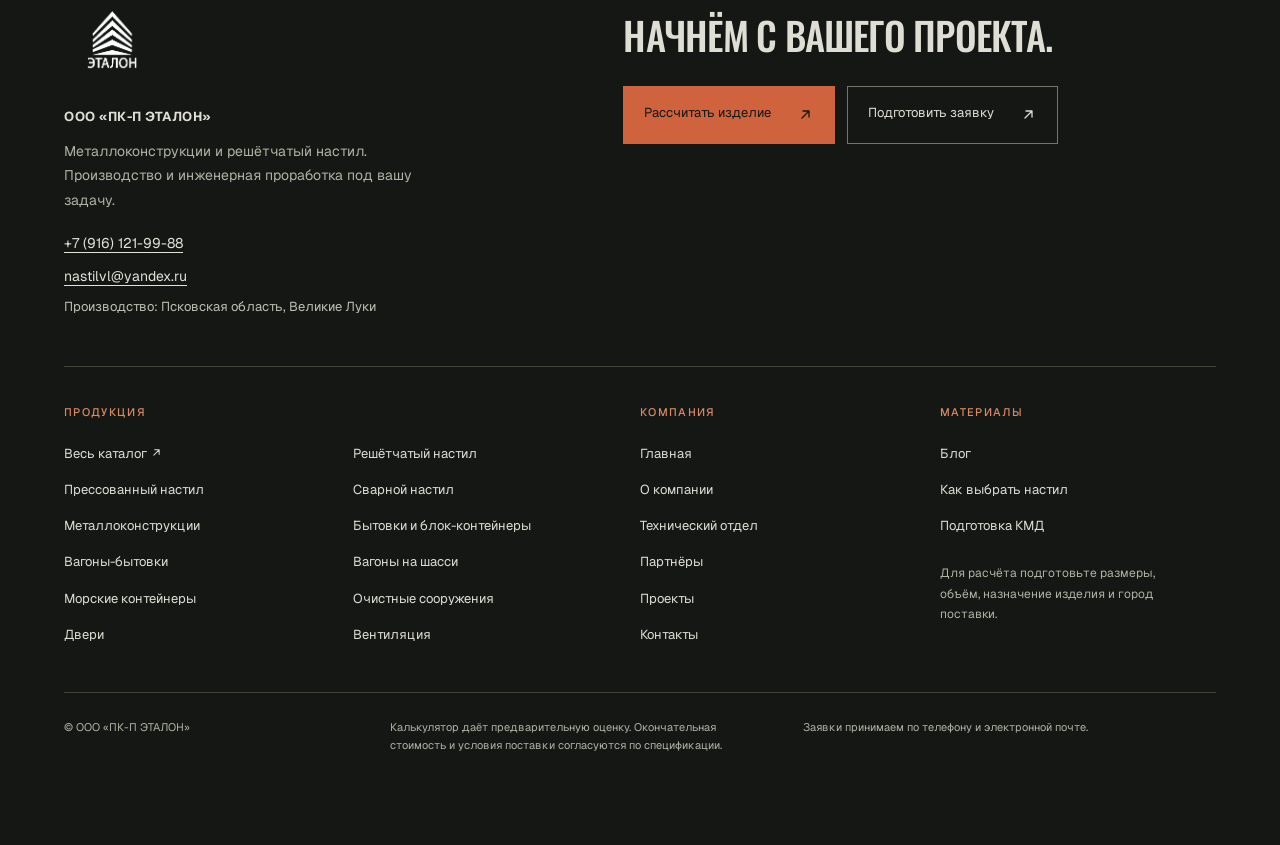
==== commit 59a0971c: "Правки телега Егора" ====
--- a/page.html
+++ b/page.html
@@ -5,10 +5,10 @@
 <details class="nav-dropdown"><summary>КОМПАНИЯ</summary><div><a href="page.html?slug=company">О компании</a><a href="page.html?slug=engineering">Технический отдел</a><a href="page.html?slug=partners">Партнёры</a></div></details>
 <a href="page.html?slug=projects">ПРОЕКТЫ</a><a href="page.html?slug=contacts">КОНТАКТЫ</a>
 <details class="nav-dropdown"><summary>БЛОГ</summary><div><a href="page.html?slug=blog">Все материалы</a><a href="page.html?slug=article-grating">Выбор настила</a><a href="page.html?slug=article-kmd">Подготовка КМД</a></div></details></nav>
-<a class="header-calc" href="./#products">РАССЧИТАТЬ ПРОЕКТ <span>↗</span></a><button class="menu-toggle" aria-label="Открыть меню" aria-expanded="false" aria-controls="site-nav"><span></span><span></span></button></header><main><section class="page-intro"><a href="./">Главная</a><span> / </span><span id="breadcrumb"></span><h1 id="page-title"></h1><p id="page-lead"></p></section><section class="page-content" id="page-content"><div id="page-body"></div><aside id="page-aside"></aside></section><section class="partners-section" id="page-partners" hidden><h2>Наши партнёры</h2><div class="partners-grid" data-partners></div></section><section class="contact-section" id="request"><div class="contact-intro"><h2>ВАШ ПРОЕКТ.<br>НАША СЛЕДУЮЩАЯ<br>ЗАДАЧА.</h2><p>Расскажите, что нужно изготовить. Технический отдел поможет перейти от идеи к спецификации.</p><div class="published-contacts"><a href="tel:+79161219988">+7 (916) 121-99-88</a><a href="mailto:zhursa03@mail.ru">zhursa03@mail.ru</a><span>Производство: Псковская область, Великие Луки</span></div><div class="contact-selection">Текущий расчёт: <strong id="contact-product">Индивидуальный запрос</strong><button id="footer-order" type="button">Посмотреть параметры ↗</button></div></div>
+<a class="header-calc" href="./#products">РАССЧИТАТЬ ПРОЕКТ <span>↗</span></a><button class="menu-toggle" aria-label="Открыть меню" aria-expanded="false" aria-controls="site-nav"><span></span><span></span></button></header><main><section class="page-intro"><a href="./">Главная</a><span> / </span><span id="breadcrumb"></span><h1 id="page-title"></h1><p id="page-lead"></p></section><section class="page-content" id="page-content"><div id="page-body"></div><aside id="page-aside"></aside></section><section class="partners-section" id="page-partners" hidden><h2>Наши партнёры</h2><div class="partners-grid" data-partners></div></section><section class="contact-section" id="request"><div class="contact-intro"><h2>ВАШ ПРОЕКТ.<br>НАША СЛЕДУЮЩАЯ<br>ЗАДАЧА.</h2><p>Расскажите, что нужно изготовить. Технический отдел поможет перейти от идеи к спецификации.</p><div class="published-contacts"><a href="tel:+79161219988">+7 (916) 121-99-88</a><a href="mailto:nastilvl@yandex.ru">nastilvl@yandex.ru</a><span>Производство: Псковская область, Великие Луки</span></div><div class="contact-selection">Текущий расчёт: <strong id="contact-product">Индивидуальный запрос</strong><button id="footer-order" type="button">Посмотреть параметры ↗</button></div></div>
 <form data-contact-form><label class="lead-field">Ваше имя<input name="name" required minlength="2" maxlength="80" autocomplete="name" placeholder="Как к вам обращаться"></label><div class="lead-contact"><label class="lead-field">Телефон<input name="phone" type="tel" maxlength="30" autocomplete="tel" placeholder="+7 (___) ___-__-__"></label><label class="lead-field">Электронная почта<input name="email" type="email" maxlength="120" autocomplete="email" placeholder="name@company.ru"></label></div><p class="contact-help">Достаточно телефона или электронной почты.</p><label class="lead-field">О вашем проекте<textarea name="comment" maxlength="2000" rows="4" placeholder="Продукция, размеры, объём и город поставки"></textarea></label><label class="consent"><input type="checkbox" name="consent" required><span>Разрешаю использовать контакты для ответа на мою заявку.</span></label><button class="primary" type="submit">Отправить заявку <span>↗</span></button><p class="contact-status" role="status"></p></form></section></main><footer class="site-footer">
   <div class="footer-top">
-    <div class="footer-identity"><a href="./" class="footer-logo" aria-label="Эталон — на главную"><img src="assets/etalon-logo-white.png" alt="ЭТАЛОН" width="96" height="96" loading="lazy"></a><strong>ООО «ПК-П ЭТАЛОН»</strong><p>Металлоконструкции и решётчатый настил.<br>Производство и инженерная проработка под вашу задачу.</p><div class="published-contacts"><a href="tel:+79161219988">+7 (916) 121-99-88</a><a href="mailto:zhursa03@mail.ru">zhursa03@mail.ru</a><span>Производство: Псковская область, Великие Луки</span></div></div>
+    <div class="footer-identity"><a href="./" class="footer-logo" aria-label="Эталон — на главную"><img src="assets/etalon-logo-white.png" alt="ЭТАЛОН" width="96" height="96" loading="lazy"></a><strong>ООО «ПК-П ЭТАЛОН»</strong><p>Металлоконструкции и решётчатый настил.<br>Производство и инженерная проработка под вашу задачу.</p><div class="published-contacts"><a href="tel:+79161219988">+7 (916) 121-99-88</a><a href="mailto:nastilvl@yandex.ru">nastilvl@yandex.ru</a><span>Производство: Псковская область, Великие Луки</span></div></div>
     <div class="footer-project"><h2>НАЧНЁМ С ВАШЕГО ПРОЕКТА.</h2><div class="footer-actions"><a href="./#products">Рассчитать изделие <span aria-hidden="true">↗</span></a><a href="#request">Подготовить заявку <span aria-hidden="true">↗</span></a></div></div>
   </div>
   <div class="footer-directory">
--- a/css/screens.css
+++ b/css/screens.css
@@ -23,7 +23,7 @@
 .part-num{font-size:15px}
 .model-caption{flex:none;min-height:42px;padding:10px 0;font-size:11px;line-height:1.4}
 .caption-end{display:none}
-.calculation-screen{min-height:calc(100svh - var(--header-height));display:flex;flex-direction:column;justify-content:center;padding:28px 0 32px;scroll-margin-top:var(--header-height);background:#1b1e18}
+.calculation-screen{min-height:calc(100svh - var(--header-height));display:flex;flex-direction:column;justify-content:center;padding:28px 0 32px;scroll-margin-top:var(--header-height);background:#1b1e18;overflow:visible}
 .calculator{border-top:0;min-height:350px;padding:20px 3% 28px;grid-template-columns:minmax(0,1fr) 320px;gap:0 30px;scroll-margin-top:calc(var(--header-height) + 12px)}
 .calc-heading{padding-bottom:12px}.calc-heading h2{font-size:16px;letter-spacing:.6px}.calc-heading p{font-size:14px}
 .calc-tabs{margin-bottom:18px}
@@ -39,19 +39,19 @@
 #calc-breakdown{font-size:12px;margin-top:13px}
 .calc-next{font-size:16px;padding:17px 19px;margin-left:26px;width:calc(100% - 26px)}
 .calc-next small{font-size:12px;line-height:1.5}
-.products{padding:22px 3% 0}
+.products{padding:22px 3% 20px}
 .section-line{margin-bottom:15px}
 .section-line h2{font-size:14px;letter-spacing:.5px}.section-line>span{font-size:11px}
 .product-grid{display:grid;grid-template-columns:repeat(7,minmax(0,1fr));border-block:1px solid #4c5541}
-.product-card{padding:15px 12px 9px;border-right:1px solid #4c5541!important;border-bottom:0!important;transition:background .3s}
+.product-card{position:relative;min-height:216px;padding:15px 12px 52px;border-right:1px solid #4c5541!important;border-bottom:0!important;transition:background .3s}
 .product-card:last-child{border-right:0!important}
 .product-card h3{font-size:13px;line-height:1.5;min-height:40px;margin:12px 0 4px}
-.product-card img{height:105px;opacity:.9;filter:none}
+.product-card img{display:block;width:100%;height:105px;object-fit:contain;opacity:.9;filter:none}
 .product-index{font-size:11px!important}
 .product-card.current{background:#30372a;box-shadow:inset 0 2px #d8794a}
 .product-card:hover img{filter:none}
 .product-card.current h3{color:#f4d6b8}
-.product-card .product-arrow{display:grid;place-items:center;width:44px;height:44px;padding:10px;border:1px solid currentColor;color:#df895a;background:#1b1f18;line-height:0}
+.product-card .product-arrow{position:absolute;right:12px;bottom:14px;display:grid;place-items:center;width:30px;height:30px;padding:4px;border:0;color:#df895a;background:transparent;line-height:0}
 .product-card .product-arrow svg{display:block;width:100%;height:100%;fill:none;stroke:currentColor;stroke-width:1.8;stroke-linecap:square;stroke-linejoin:miter}
 .product-card:hover .product-arrow,.product-card:focus-visible .product-arrow{background:#df895a;color:#171a14}
 .request-help{font-size:15px;line-height:1.6;color:#bcc6ad;margin:10px 0 20px}
--- a/css/site.css
+++ b/css/site.css
@@ -11,7 +11,7 @@
 .header .header-calc{display:flex}
 @media(min-width:1101px){.calculation-screen .calculator{flex:1;align-content:center}.calculation-screen .products{flex:none}.calculation-screen .calc-heading h2{font-size:19px}.calculation-screen .calc-heading p{font-size:15px}.calculation-screen .field{font-size:14px}.calculation-screen .product-card img{height:clamp(65px,15vh,150px)}}
 @media(max-width:1100px){.header .brand-logo{height:76px;transform:scale(.78);transform-origin:left center;width:64px;margin-right:-12px}}
-@media(min-width:1101px){.calculation-screen{height:calc(100svh - var(--header-height));min-height:0;padding:18px 0;display:flex;justify-content:space-between}.calculator{min-height:0;padding:8px 3% 16px;grid-template-columns:minmax(0,1fr) 300px}.calc-editor{grid-template-columns:repeat(4,minmax(0,1fr));min-height:155px;gap:8px 16px}.calc-tabs{flex-wrap:nowrap;margin-bottom:12px}.calc-tabs button{flex-basis:auto;font-size:12px;padding:10px 7px}.calc-total{min-height:0}.products{padding-top:12px}.product-grid{display:grid;grid-template-columns:repeat(7,minmax(0,1fr))}.product-card{border-bottom:0!important}.product-card:nth-child(4){border-right:1px solid #4c5541!important}.product-card img{height:clamp(65px,12vh,130px)}.product-card h3{font-size:12px;min-height:36px;margin:8px 0 2px}.product-card{padding:12px}.section-line{margin-bottom:10px}}
+@media(min-width:1101px){.calculation-screen{min-height:calc(100svh - var(--header-height));height:auto;padding:18px 0;display:flex;justify-content:center}.calculation-screen .calculator{flex:none;min-height:0;padding:8px 3% 16px;grid-template-columns:minmax(0,1fr) 300px}.calc-editor{grid-template-columns:repeat(4,minmax(0,1fr));min-height:155px;gap:8px 16px}.calc-tabs{flex-wrap:nowrap;margin-bottom:12px}.calc-tabs button{flex-basis:auto;font-size:12px;padding:10px 7px}.calc-total{min-height:0}.products{padding-top:12px}.product-grid{display:grid;grid-template-columns:repeat(7,minmax(0,1fr))}.product-card{border-bottom:0!important}.product-card:nth-child(4){border-right:1px solid #4c5541!important}.product-card img{height:clamp(65px,12vh,130px)}.product-card h3{font-size:12px;min-height:36px;margin:8px 0 2px}.product-card{padding:12px}.section-line{margin-bottom:10px}}
 @media(max-width:1250px){.header{gap:14px;padding-inline:2%}.header nav{gap:15px;font-size:11px}.brand-tagline{display:none}.header-calc{min-width:160px}}
 @media(max-width:1100px){.header nav{display:none;position:absolute;top:var(--header-height);left:0;right:0;align-items:stretch;flex-direction:column;background:#1e2419;padding:20px 5%;max-height:calc(100svh - var(--header-height));overflow:auto;gap:0;font-size:15px}.header.menu-open nav{display:flex}.menu-toggle{display:flex;flex-direction:column;gap:7px;padding:12px;background:none;border:0}.menu-toggle span{width:24px;height:1px;background:#df895a}.header-calc{margin-left:auto}.nav-dropdown>div{position:static;box-shadow:none;max-height:none}.header .brand-logo{height:68px}.company-columns{gap:6%}.showcase-copy{width:65%;padding:30px}.calculation-screen{height:auto}.partner-tile{flex-basis:24%}}
 @media(max-width:700px){.header{padding-inline:18px;gap:12px}.brand-logo{transform:scale(.85);transform-origin:left center;width:57px}.header-calc{min-width:0;font-size:10px;padding:12px}.wide-heading{display:block;margin-bottom:25px}.wide-heading p{font-size:15px;margin-top:20px}.showcase{padding:55px 20px 40px}.showcase-stage{height:560px}.showcase-stage>img{object-position:60%}.showcase-copy{width:100%;padding:25px 22px 65px;background:linear-gradient(0deg,#11140ffa,#11140f80,transparent)}.showcase-copy h3{font-size:32px}.showcase-copy p{font-size:16px}.visualization-note{font-size:10px;left:18px;right:auto;bottom:15px}.showcase-controls button{padding:18px 13px}.company-section,.partners-section,.contact-section{padding:55px 24px}.company-columns,.contact-section{grid-template-columns:1fr;gap:30px}.company-columns{margin-top:30px}.company-columns p{font-size:16px}.engineering-flow{grid-template-columns:1fr;gap:30px;margin-top:40px}.partner-tile{flex-basis:40%;min-width:120px;padding:15px}.contact-section h2{font-size:38px}.contact-intro>p{font-size:16px}.contact-selection{margin-top:25px}.site-footer{padding:30px 24px;align-items:start}.site-footer small{margin-left:0}.page-intro{padding:40px 24px}.page-intro p{font-size:17px}.page-content{grid-template-columns:1fr;padding:40px 24px;gap:25px}.page-content p{font-size:16px}.page-content aside{border-top:1px solid #657254;padding-top:20px}}
@@ -67,7 +67,7 @@
 .calc-editor .field>span:first-child{align-self:end;line-height:1.4}
 .calc-editor .field input,.calc-editor .field select{width:100%;height:54px;min-width:0;margin:0;border-radius:0}
 .calc-editor .field-error:empty{display:none}
-@media(max-width:700px){.header .header-calc{min-height:44px;font-size:10px;gap:10px;padding:10px 12px}.calc-editor .field{grid-template-rows:4.2em 54px auto}.calc-editor .field input,.calc-editor .field select{font-size:16px;padding-inline:10px}}
+@media(max-width:700px){.header .header-calc{min-height:44px;font-size:10px;gap:10px;padding:10px 12px}.calculator{padding-block:18px}.calc-tabs{margin-bottom:14px}.calc-editor{gap:10px 12px;min-height:0}.calc-editor .field{grid-template-rows:3.4em 54px auto;gap:6px}.calc-editor .field input,.calc-editor .field select{font-size:16px;padding-inline:10px}}
 /* Nested catalogue and explicit contrast on every header surface. */
 .header #site-nav,.header #site-nav a,.header #site-nav summary{color:#e1e3d6}
 .header #site-nav>a,.header #site-nav>details>summary{font-size:13px;line-height:1.5}
